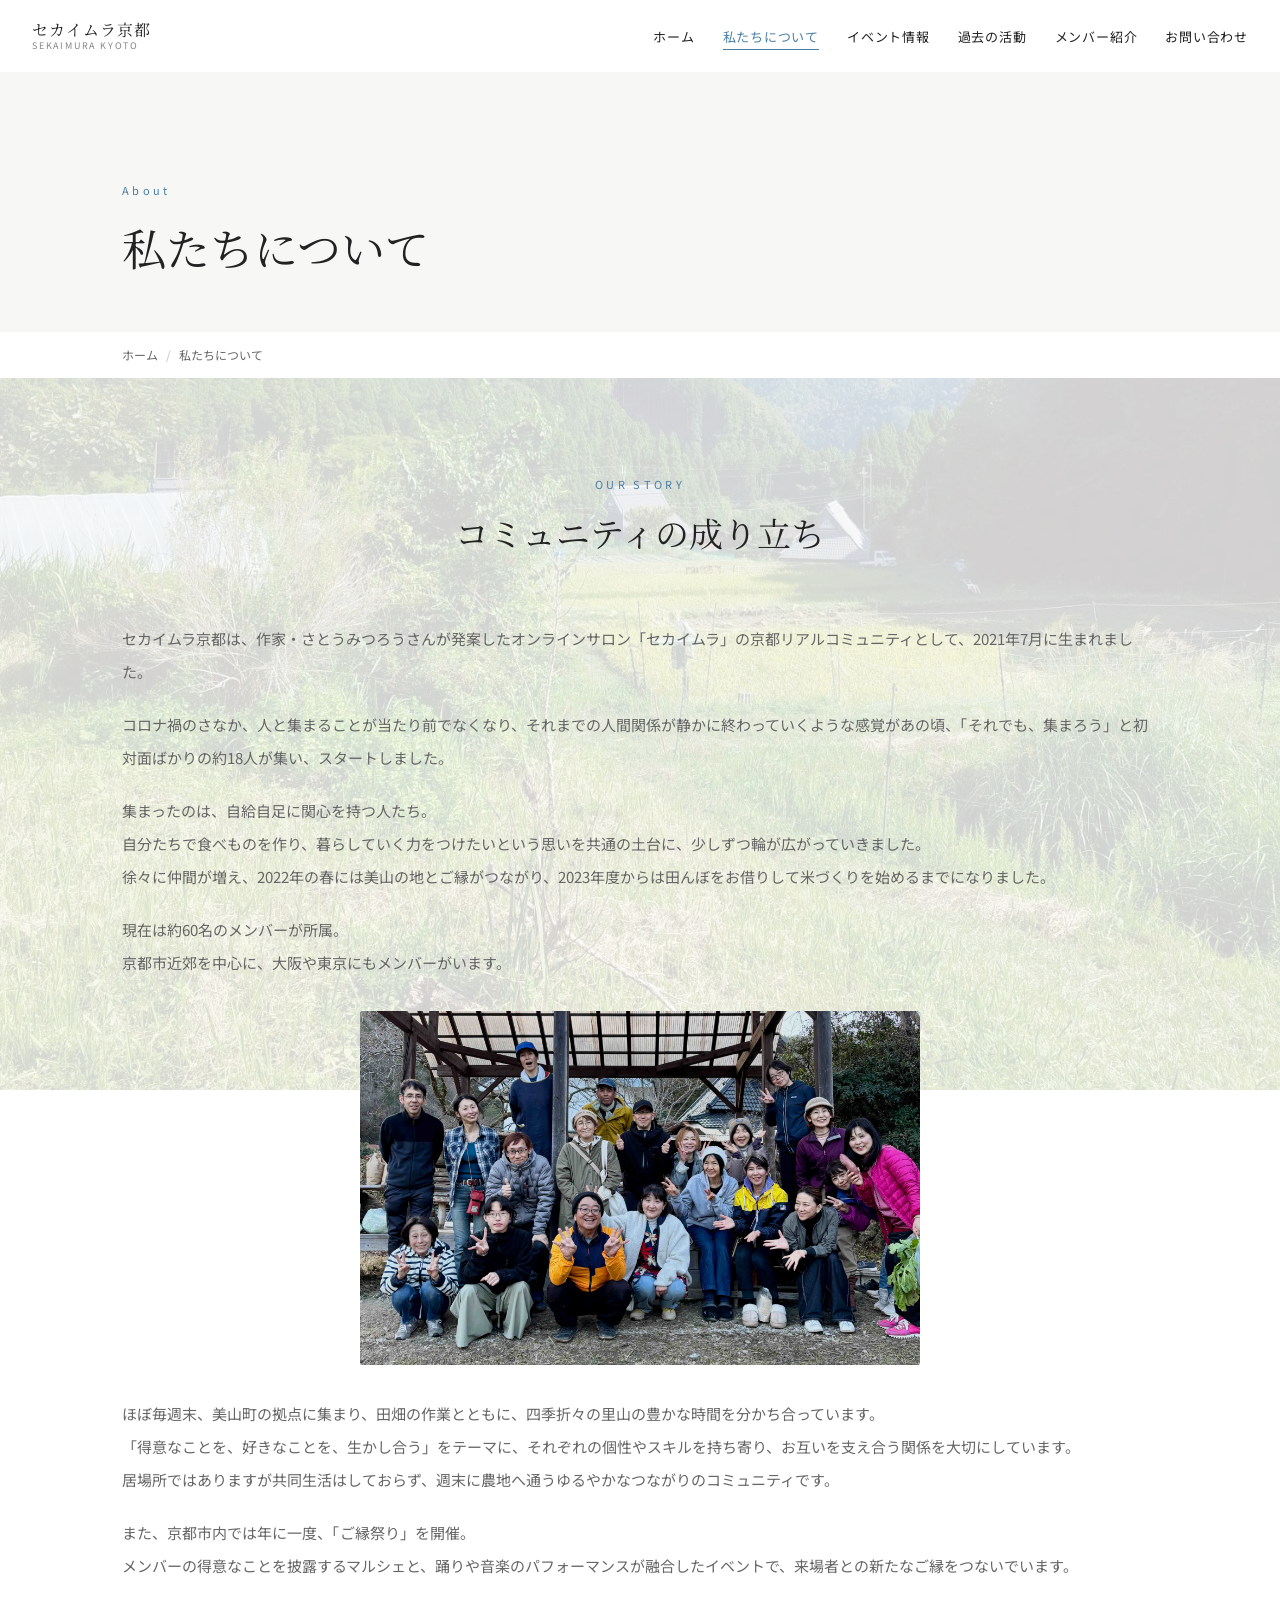
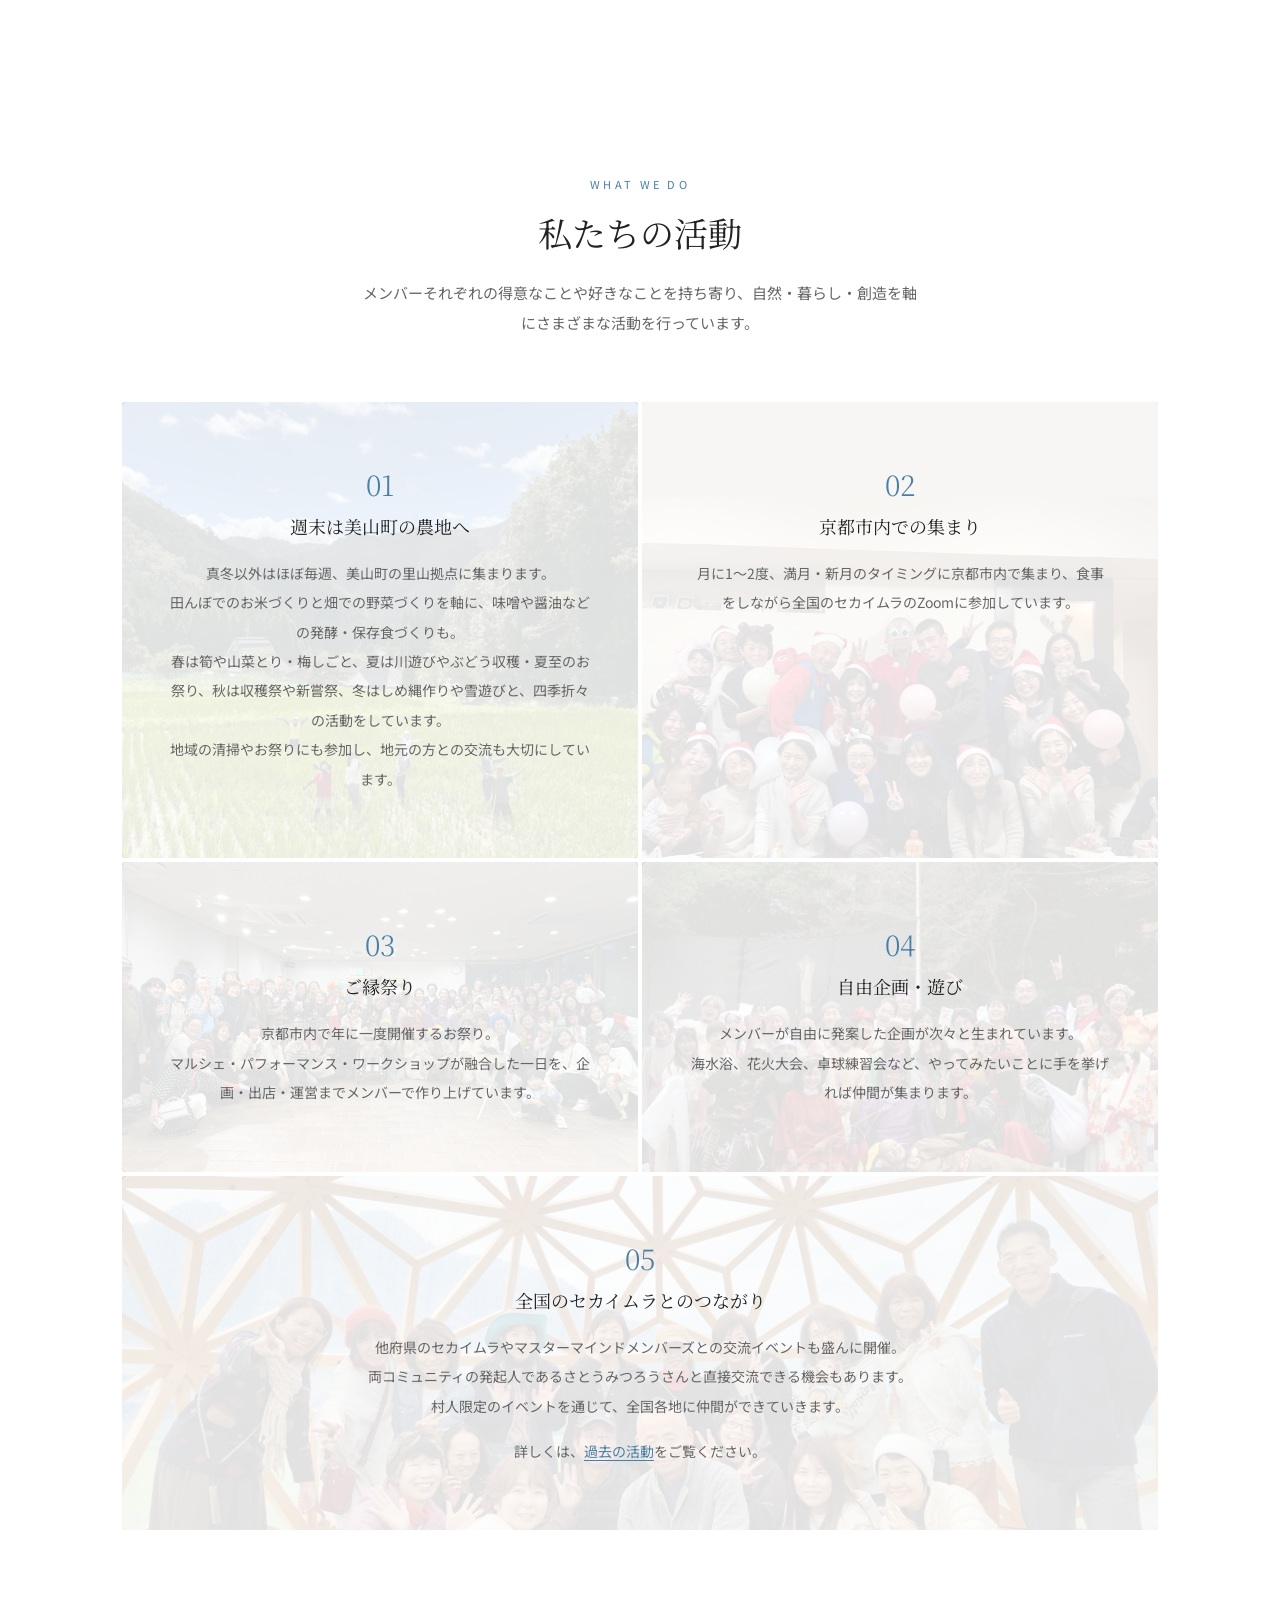
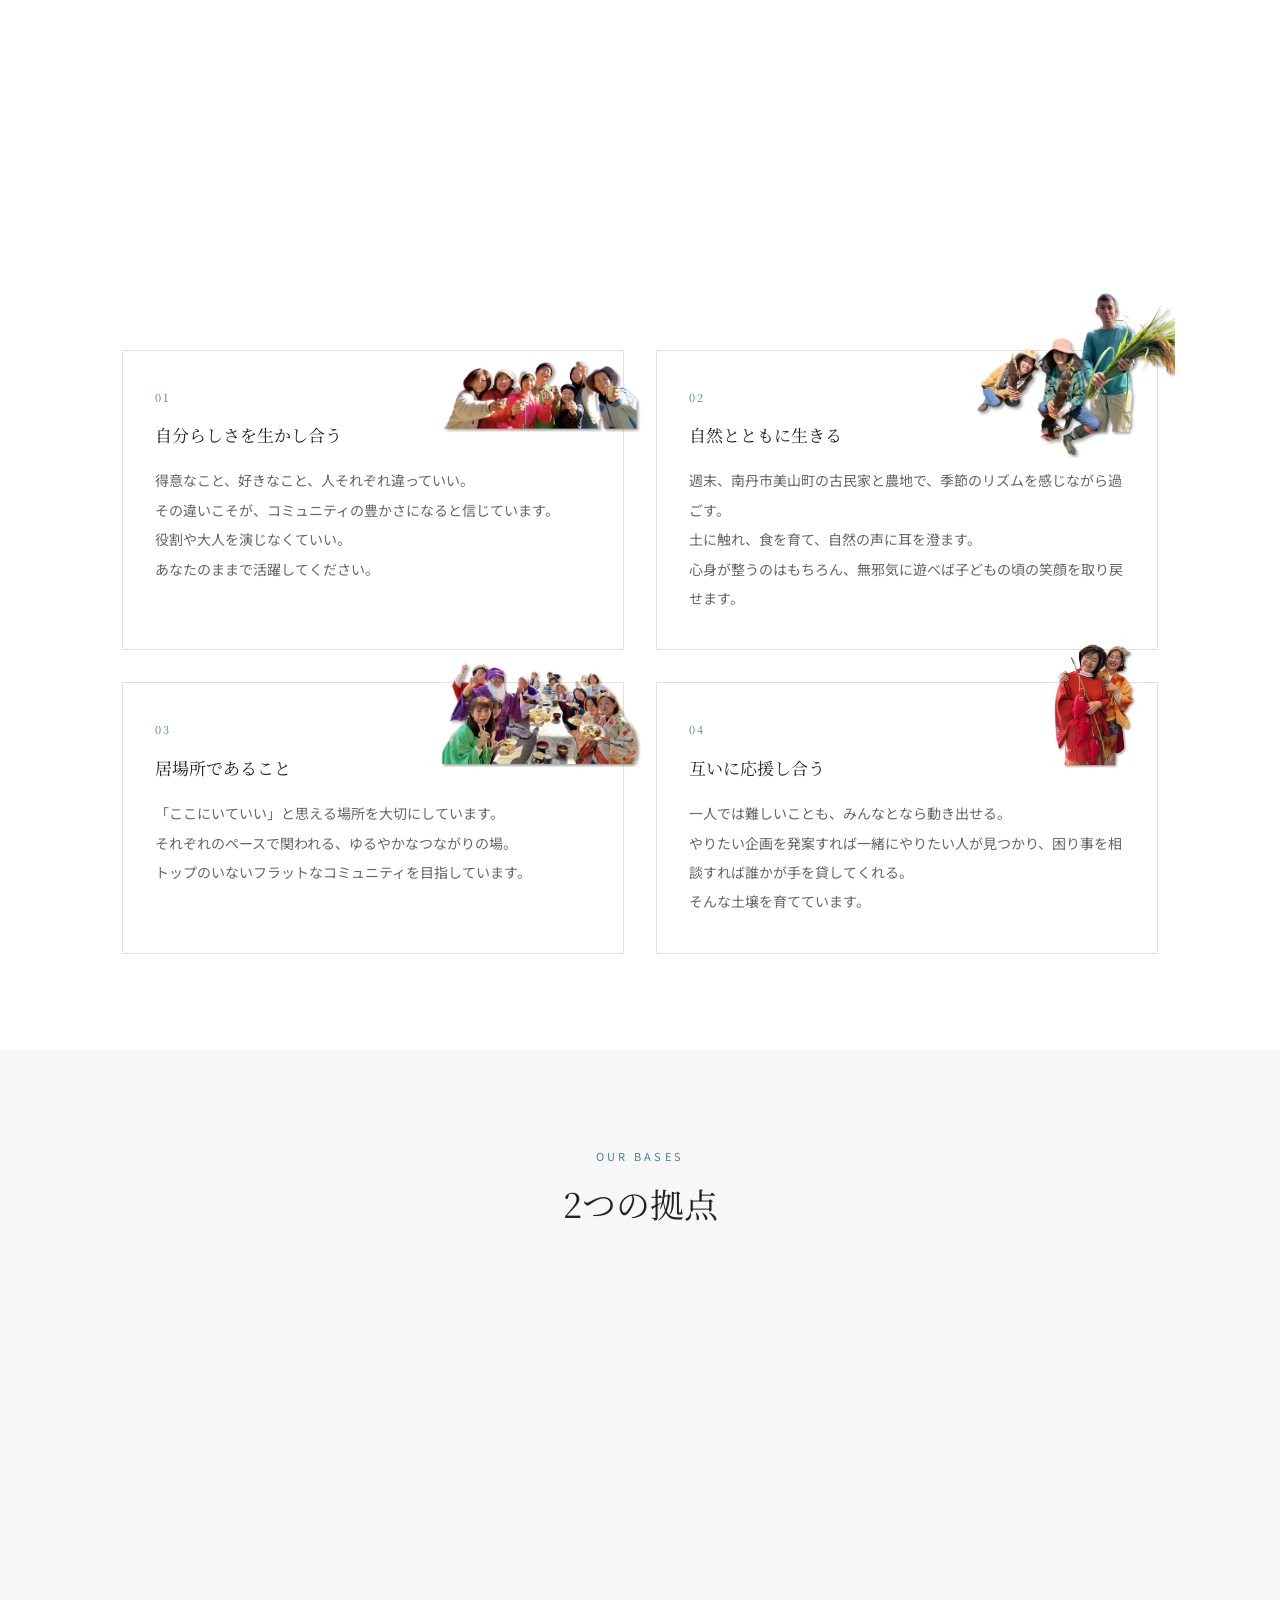
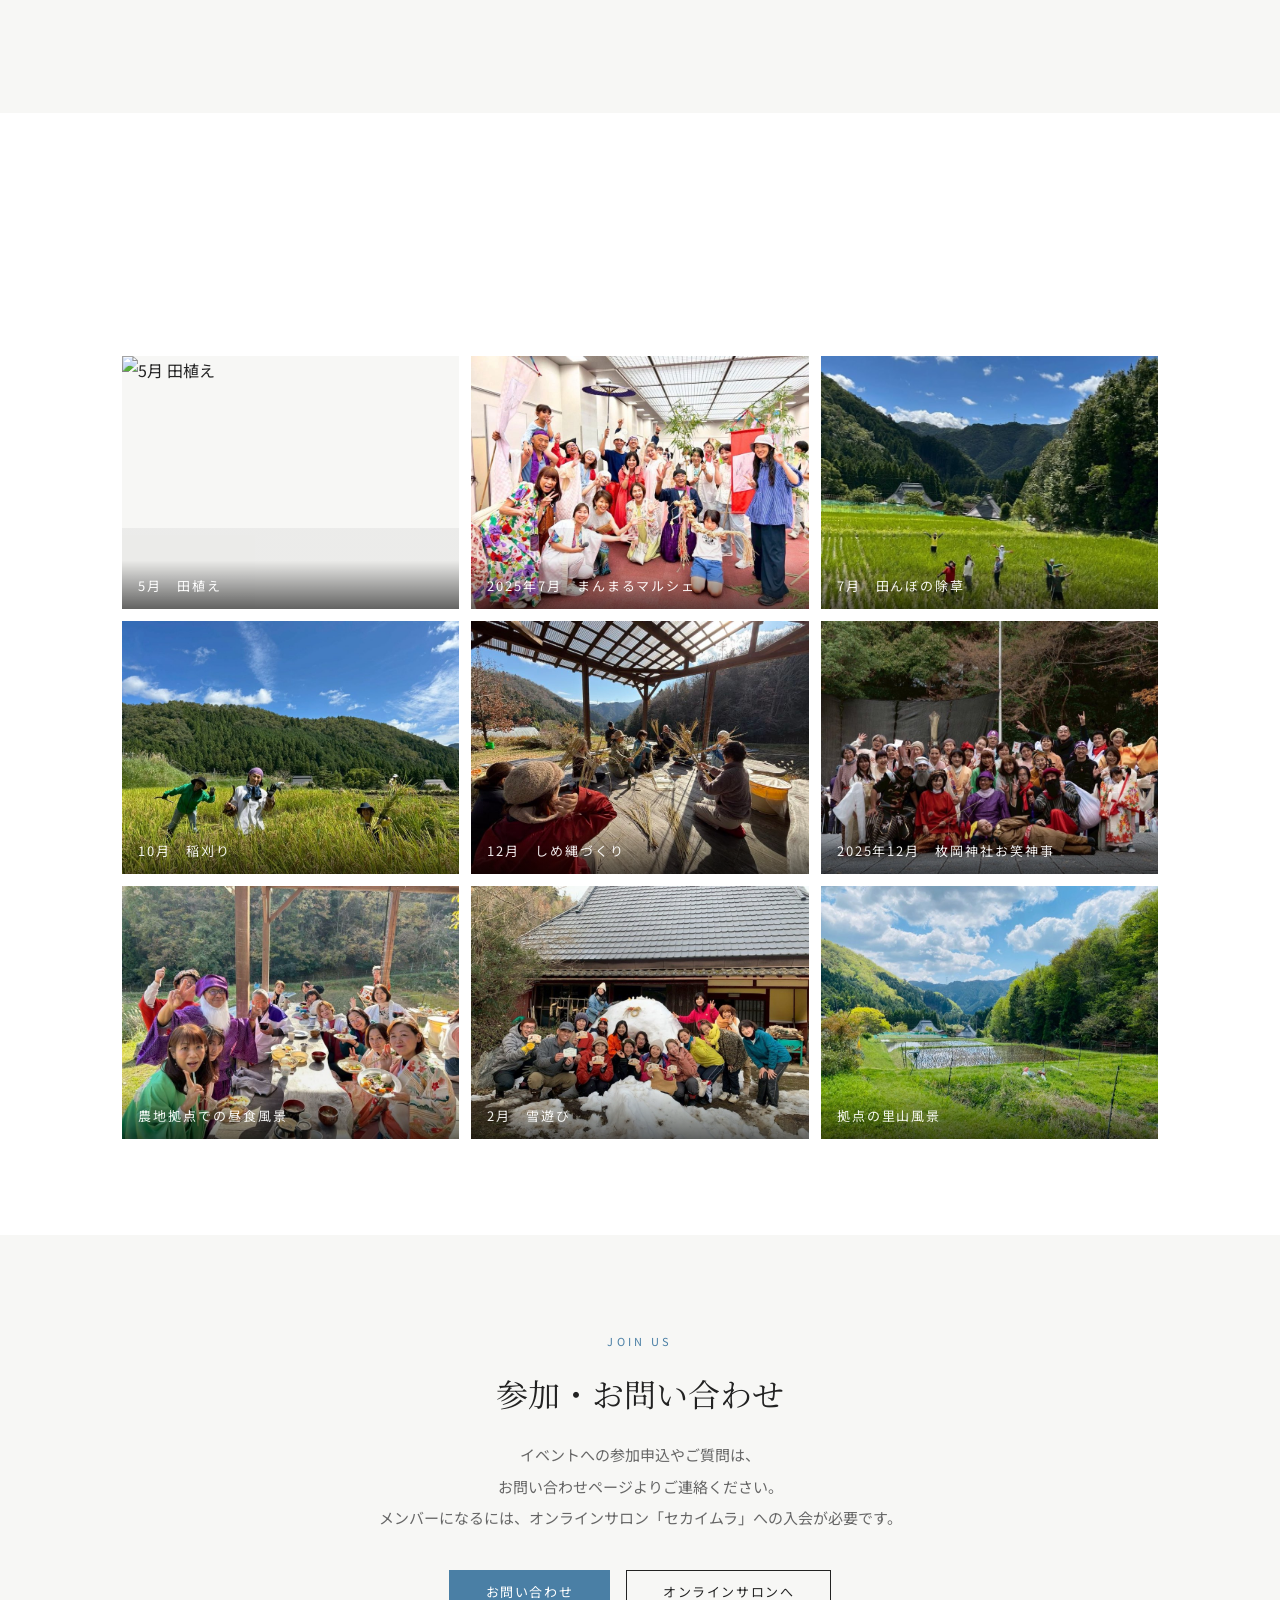
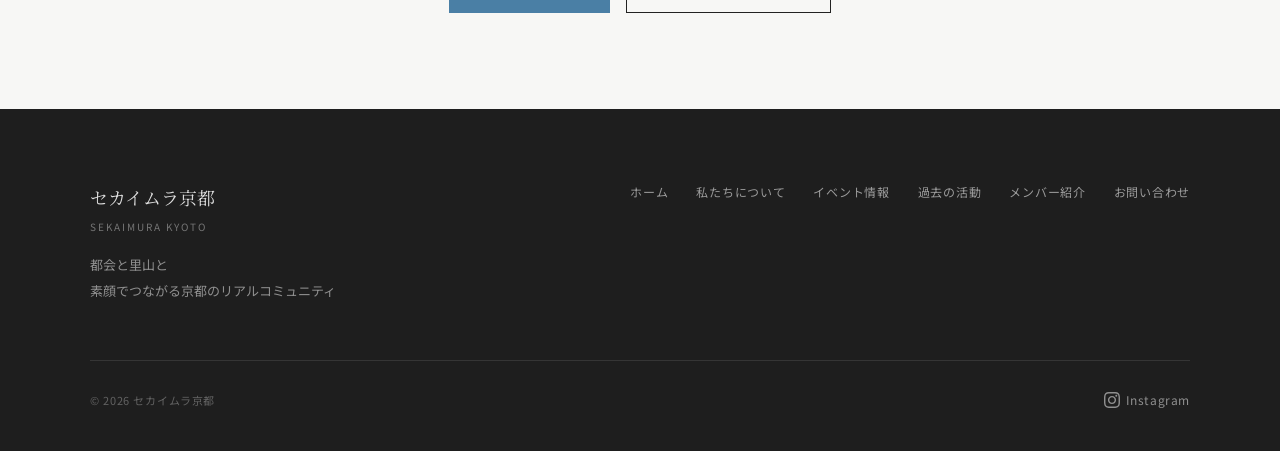
==== about.html @ 4501d53b "スライドショー: 画像間余白0・全幅表示・上余白を半分に - gap: 20px→0, border-radius除去, ビネット除去 - max-width: 1100px→100%, paddin" ====
<!DOCTYPE html>
<html lang="ja">
<head>
  <meta charset="UTF-8">
  <meta name="viewport" content="width=device-width, initial-scale=1.0">
  <title>私たちについて | セカイムラ京都</title>
  <meta name="description" content="セカイムラ京都のコミュニティの成り立ち、大切にしている思い、活動についてご紹介します。">
  <meta property="og:title" content="セカイムラ京都">
  <meta property="og:description" content="オンラインサロン「セカイムラ」の京都リアルコミュニティ。田んぼでの共同作業や素顔の交流を通して、思いがけない可能性が広がっていく場です。">
  <meta property="og:type" content="website">
  <meta property="og:image" content="image/ogp.jpg?v=2">
  <link rel="icon" href="image/fabicon.png?v=2">
  <link rel="preconnect" href="https://fonts.googleapis.com">
  <link rel="preconnect" href="https://fonts.gstatic.com" crossorigin>
  <link href="https://fonts.googleapis.com/css2?family=Noto+Serif+JP:wght@300;400;500;700&family=Noto+Sans+JP:wght@300;400;500;700&display=swap" rel="stylesheet">
  <link rel="stylesheet" href="css/style.css?v=4">
  <link rel="stylesheet" href="css/components.css?v=31">
</head>
<body>

<!-- ===== Header ===== -->
<header class="header" id="header">
  <a href="index.html" class="header__logo">
    セカイムラ京都
    <small>SEKAIMURA KYOTO</small>
  </a>
  <nav class="nav">
    <ul class="nav__list">
      <li><a href="index.html"       class="nav__link" data-page="index.html">ホーム</a></li>
      <li><a href="about.html"       class="nav__link" data-page="about.html">私たちについて</a></li>
      <li><a href="events.html"      class="nav__link" data-page="events.html">イベント情報</a></li>
      <li><a href="past-events.html" class="nav__link" data-page="past-events.html">過去の活動</a></li>
      <li><a href="members.html"     class="nav__link" data-page="members.html">メンバー紹介</a></li>
      <li><a href="contact.html"     class="nav__link" data-page="contact.html">お問い合わせ</a></li>
    </ul>
  </nav>
  <button class="hamburger" aria-label="メニュー">
    <span></span><span></span><span></span>
  </button>
</header>
<nav class="nav-drawer">
  <a href="index.html"       class="nav__link" data-page="index.html">ホーム</a>
  <a href="about.html"       class="nav__link" data-page="about.html">私たちについて</a>
  <a href="events.html"      class="nav__link" data-page="events.html">イベント情報</a>
  <a href="past-events.html" class="nav__link" data-page="past-events.html">過去の活動</a>
  <a href="members.html"     class="nav__link" data-page="members.html">メンバー紹介</a>
  <a href="contact.html"     class="nav__link" data-page="contact.html">お問い合わせ</a>
</nav>

<!-- ===== Page Hero ===== -->
<div class="page-hero">
  <div class="page-hero__img"></div>
  <div class="page-hero__content">
    <span class="page-hero__en">About</span>
    <h1 class="page-hero__title">私たちについて</h1>
  </div>
</div>

<!-- Breadcrumb -->
<div class="breadcrumb container">
  <a href="index.html">ホーム</a>
  <span class="breadcrumb__sep">/</span>
  <span>私たちについて</span>
</div>

<!-- ===== Our Story ===== -->
<section class="section our-story-section">
  <div class="our-story-section__bg"></div>
  <div class="container">
    <div class="section__header fade-in">
      <span class="section__en">Our Story</span>
      <h2 class="section__title">コミュニティの成り立ち</h2>
    </div>
    <div class="about-lead fade-in">
      <div class="about-lead__text">
        <p>セカイムラ京都は、作家・さとうみつろうさんが発案したオンラインサロン「セカイムラ」の京都リアルコミュニティとして、2021年7月に生まれました。</p>
        <p>コロナ禍のさなか、人と集まることが当たり前でなくなり、それまでの人間関係が静かに終わっていくような感覚があの頃、「それでも、集まろう」と初対面ばかりの約18人が集い、スタートしました。</p>
        <p>集まったのは、自給自足に関心を持つ人たち。<br>
        自分たちで食べものを作り、暮らしていく力をつけたいという思いを共通の土台に、少しずつ輪が広がっていきました。<br>
        徐々に仲間が増え、2022年の春には美山の地とご縁がつながり、2023年度からは田んぼをお借りして米づくりを始めるまでになりました。</p>
        <p>現在は約60名のメンバーが所属。<br>
        京都市近郊を中心に、大阪や東京にもメンバーがいます。</p>
      </div>
      <div class="our-story-mid-img">
        <img src="image/ourstory.jpg?v=4" alt="コミュニティの成り立ち">
      </div>
      <div class="about-lead__text">
        <p>ほぼ毎週末、美山町の拠点に集まり、田畑の作業とともに、四季折々の里山の豊かな時間を分かち合っています。<br>
        「得意なことを、好きなことを、生かし合う」をテーマに、それぞれの個性やスキルを持ち寄り、お互いを支え合う関係を大切にしています。<br>
        居場所ではありますが共同生活はしておらず、週末に農地へ通うゆるやかなつながりのコミュニティです。</p>
        <p>また、京都市内では年に一度、「ご縁祭り」を開催。<br>
        メンバーの得意なことを披露するマルシェと、踊りや音楽のパフォーマンスが融合したイベントで、来場者との新たなご縁をつないでいます。</p>
      </div>
    </div>
  </div>
</section>

<!-- ===== What We Do ===== -->
<section class="section">
  <div class="container">
    <div class="section__header fade-in">
      <span class="section__en">What We Do</span>
      <h2 class="section__title">私たちの活動</h2>
      <p class="section__lead">メンバーそれぞれの得意なことや好きなことを持ち寄り、自然・暮らし・創造を軸にさまざまな活動を行っています。</p>
    </div>
    <div class="whatwedo-list fade-in">
      <div class="whatwedo-item" data-bg="1">
        <div class="whatwedo-item__bg"></div>
        <p class="whatwedo-item__num">01</p>
        <div class="whatwedo-item__body">
          <h3 class="whatwedo-item__title">週末は美山町の農地へ</h3>
          <p class="whatwedo-item__text">真冬以外はほぼ毎週、美山町の里山拠点に集まります。<br>田んぼでのお米づくりと畑での野菜づくりを軸に、味噌や醤油などの発酵・保存食づくりも。<br>春は筍や山菜とり・梅しごと、夏は川遊びやぶどう収穫・夏至のお祭り、秋は収穫祭や新嘗祭、冬はしめ縄作りや雪遊びと、四季折々の活動をしています。<br>地域の清掃やお祭りにも参加し、地元の方との交流も大切にしています。</p>
        </div>
      </div>
      <div class="whatwedo-item" data-bg="2">
        <div class="whatwedo-item__bg"></div>
        <p class="whatwedo-item__num">02</p>
        <div class="whatwedo-item__body">
          <h3 class="whatwedo-item__title">京都市内での集まり</h3>
          <p class="whatwedo-item__text">月に1〜2度、満月・新月のタイミングに京都市内で集まり、食事をしながら全国のセカイムラのZoomに参加しています。</p>
        </div>
      </div>
      <div class="whatwedo-item" data-bg="3">
        <div class="whatwedo-item__bg"></div>
        <p class="whatwedo-item__num">03</p>
        <div class="whatwedo-item__body">
          <h3 class="whatwedo-item__title">ご縁祭り</h3>
          <p class="whatwedo-item__text">京都市内で年に一度開催するお祭り。<br>マルシェ・パフォーマンス・ワークショップが融合した一日を、企画・出店・運営までメンバーで作り上げています。</p>
        </div>
      </div>
      <div class="whatwedo-item" data-bg="4">
        <div class="whatwedo-item__bg"></div>
        <p class="whatwedo-item__num">04</p>
        <div class="whatwedo-item__body">
          <h3 class="whatwedo-item__title">自由企画・遊び</h3>
          <p class="whatwedo-item__text">メンバーが自由に発案した企画が次々と生まれています。<br>海水浴、花火大会、卓球練習会など、やってみたいことに手を挙げれば仲間が集まります。</p>
        </div>
      </div>
      <div class="whatwedo-item" data-bg="5">
        <div class="whatwedo-item__bg"></div>
        <p class="whatwedo-item__num">05</p>
        <div class="whatwedo-item__body">
          <h3 class="whatwedo-item__title">全国のセカイムラとのつながり</h3>
          <p class="whatwedo-item__text">他府県のセカイムラやマスターマインドメンバーズとの交流イベントも盛んに開催。<br>両コミュニティの発起人であるさとうみつろうさんと直接交流できる機会もあります。<br>村人限定のイベントを通じて、全国各地に仲間ができていきます。</p>
          <p class="whatwedo-item__text" style="margin-top:16px;">
            詳しくは、<a href="past-events.html">過去の活動</a>をご覧ください。
          </p>
        </div>
      </div>
    </div>
  </div>
</section>

<!-- ===== Philosophy ===== -->
<section class="section philosophy-section">
  <div class="philosophy-section__bg"></div>
  <div class="container">
    <div class="section__header fade-in">
      <span class="section__en">Philosophy</span>
      <h2 class="section__title">大切にしている思い</h2>
      <p class="section__lead">里山の風景で童心に還り、田畑で共同作業をする。素顔のままで人と関わる先に、思いがけない可能性が広がっています。</p>
    </div>
    <div class="philosophy-grid fade-in" id="philosophy-grid">
      <div class="philosophy-item">
        <img src="image/1.png?v=2" alt="自分らしさを生かし合う" class="philosophy-item__deco" data-phil-idx="0">
        <p class="philosophy-item__num">01</p>
        <h3 class="philosophy-item__title">自分らしさを生かし合う</h3>
        <p class="philosophy-item__text">得意なこと、好きなこと、人それぞれ違っていい。<br>その違いこそが、コミュニティの豊かさになると信じています。<br>役割や大人を演じなくていい。<br>あなたのままで活躍してください。</p>
      </div>
      <div class="philosophy-item">
        <img src="image/2.png?v=2" alt="自然とともに生きる" class="philosophy-item__deco" data-phil-idx="1">
        <p class="philosophy-item__num">02</p>
        <h3 class="philosophy-item__title">自然とともに生きる</h3>
        <p class="philosophy-item__text">週末、南丹市美山町の古民家と農地で、季節のリズムを感じながら過ごす。<br>土に触れ、食を育て、自然の声に耳を澄ます。<br>心身が整うのはもちろん、無邪気に遊べば子どもの頃の笑顔を取り戻せます。</p>
      </div>
      <div class="philosophy-item">
        <img src="image/3.png?v=2" alt="居場所であること" class="philosophy-item__deco" data-phil-idx="2">
        <p class="philosophy-item__num">03</p>
        <h3 class="philosophy-item__title">居場所であること</h3>
        <p class="philosophy-item__text">「ここにいていい」と思える場所を大切にしています。<br>それぞれのペースで関われる、ゆるやかなつながりの場。<br>トップのいないフラットなコミュニティを目指しています。</p>
      </div>
      <div class="philosophy-item">
        <img src="image/4.png?v=2" alt="互いに応援し合う" class="philosophy-item__deco" data-phil-idx="3">
        <p class="philosophy-item__num">04</p>
        <h3 class="philosophy-item__title">互いに応援し合う</h3>
        <p class="philosophy-item__text">一人では難しいことも、みんなとなら動き出せる。<br>やりたい企画を発案すれば一緒にやりたい人が見つかり、困り事を相談すれば誰かが手を貸してくれる。<br>そんな土壌を育てています。</p>
      </div>
    </div>
  </div>
</section>

<!-- ===== Locations ===== -->
<section class="section section--light" style="padding-bottom:0;">
  <div class="container">
    <div class="section__header fade-in">
      <span class="section__en">Our Bases</span>
      <h2 class="section__title">2つの拠点</h2>
    </div>
  </div>
  <div class="location-grid fade-in">
    <div class="location-card">
      <div class="location-card__bg">
        <img src="image/shijokarasuma.jpg" alt="四条烏丸拠点">
      </div>
      <div class="location-card__overlay"></div>
      <div class="location-card__content">
        <p class="location-card__label">BASE 01</p>
        <h3 class="location-card__name">四条烏丸</h3>
        <p class="location-card__text">
          京都市内中心部の活動拠点。仕事帰りでも立ち寄れる交流の場です。<br>
          毎月の集まりや、イベントやワークショップなどを開催しています。
        </p>
      </div>
    </div>
    <div class="location-card">
      <div class="location-card__bg">
        <img src="image/miyamacho.jpg" alt="南丹市美山町拠点">
      </div>
      <div class="location-card__overlay"></div>
      <div class="location-card__content">
        <p class="location-card__label">BASE 02</p>
        <h3 class="location-card__name">南丹市美山町</h3>
        <p class="location-card__text">
          昔ながらの里山を感じられる古民家と農地の拠点。<br>
          都会の人工的な音が一切聞こえない、行くだけで心が澄み渡る場所です。<br>
          田んぼや畑での農作業を中心に、季節の行事や体験を楽しんでいます。
        </p>
      </div>
    </div>
  </div>
</section>

<!-- ===== Gallery ===== -->
<section class="section">
  <div class="container">
    <div class="section__header fade-in">
      <span class="section__en">Gallery</span>
      <h2 class="section__title">活動の様子</h2>
    </div>
    <div class="about-gallery fade-in">
      <div class="about-gallery__item"><img src="image/01.jpg" alt="5月 田植え"><span class="about-gallery__caption">5月　田植え</span></div>
      <div class="about-gallery__item"><img src="image/02.jpg" alt="2025年7月 まんまるマルシェ"><span class="about-gallery__caption">2025年7月　まんまるマルシェ</span></div>
      <div class="about-gallery__item"><img src="image/03.jpg" alt="7月 田んぼの除草"><span class="about-gallery__caption">7月　田んぼの除草</span></div>
      <div class="about-gallery__item"><img src="image/04.jpg" alt="10月 稲刈り"><span class="about-gallery__caption">10月　稲刈り</span></div>
      <div class="about-gallery__item"><img src="image/05.jpg" alt="12月 しめ縄づくり"><span class="about-gallery__caption">12月　しめ縄づくり</span></div>
      <div class="about-gallery__item"><img src="image/06.jpg" alt="2025年12月 枚岡神社お笑神事"><span class="about-gallery__caption">2025年12月　枚岡神社お笑神事</span></div>
      <div class="about-gallery__item"><img src="image/07.jpg" alt="農地拠点での昼食風景"><span class="about-gallery__caption">農地拠点での昼食風景</span></div>
      <div class="about-gallery__item"><img src="image/08.jpg" alt="2月 雪遊び"><span class="about-gallery__caption">2月　雪遊び</span></div>
      <div class="about-gallery__item"><img src="image/09.jpg" alt="拠点の里山風景"><span class="about-gallery__caption">拠点の里山風景</span></div>
    </div>
  </div>
</section>

<!-- ===== Join CTA ===== -->
<section class="section section--light">
  <div class="container">
    <div class="join-cta fade-in" style="padding:0; text-align:center;">
      <span class="section__en">Join Us</span>
      <h2 class="join-cta__title" style="margin-top:12px;">参加・お問い合わせ</h2>
      <p class="join-cta__text">
        イベントへの参加申込やご質問は、<br>お問い合わせページよりご連絡ください。<br>
        メンバーになるには、オンラインサロン「セカイムラ」への入会が必要です。
      </p>
      <div style="display:flex; gap:16px; justify-content:center; flex-wrap:wrap;">
        <a href="contact.html" class="btn btn--primary">お問い合わせ</a>
        <a href="https://www.sekaimura.com" class="btn btn--outline" target="_blank" rel="noopener">オンラインサロンへ</a>
      </div>
    </div>
  </div>
</section>

<!-- ===== Footer ===== -->
<footer class="footer">
  <div class="footer__inner">
    <div class="footer__top">
      <div>
        <p class="footer__logo">セカイムラ京都 <small>SEKAIMURA KYOTO</small></p>
        <p class="footer__desc">都会と里山と<br>素顔でつながる京都のリアルコミュニティ</p>
      </div>
      <nav class="footer__nav">
        <a href="index.html">ホーム</a>
        <a href="about.html">私たちについて</a>
        <a href="events.html">イベント情報</a>
        <a href="past-events.html">過去の活動</a>
        <a href="members.html">メンバー紹介</a>
        <a href="contact.html">お問い合わせ</a>
      </nav>
    </div>
    <div class="footer__bottom">
      <p class="footer__copy">&copy; 2026 セカイムラ京都</p>
      <div class="footer__sns">
        <a href="https://www.instagram.com/sekaimura_kyoto/" target="_blank" rel="noopener">
          <svg viewBox="0 0 24 24"><path d="M12 2.163c3.204 0 3.584.012 4.85.07 3.252.148 4.771 1.691 4.919 4.919.058 1.265.069 1.645.069 4.849 0 3.205-.012 3.584-.069 4.849-.149 3.225-1.664 4.771-4.919 4.919-1.266.058-1.644.07-4.85.07-3.204 0-3.584-.012-4.849-.07-3.26-.149-4.771-1.699-4.919-4.92-.058-1.265-.07-1.644-.07-4.849 0-3.204.013-3.583.07-4.849.149-3.227 1.664-4.771 4.919-4.919 1.266-.057 1.645-.069 4.849-.069zm0-2.163c-3.259 0-3.667.014-4.947.072-4.358.2-6.78 2.618-6.98 6.98-.059 1.281-.073 1.689-.073 4.948 0 3.259.014 3.668.072 4.948.2 4.358 2.618 6.78 6.98 6.98 1.281.058 1.689.072 4.948.072 3.259 0 3.668-.014 4.948-.072 4.354-.2 6.782-2.618 6.979-6.98.059-1.28.073-1.689.073-4.948 0-3.259-.014-3.667-.072-4.947-.196-4.354-2.617-6.78-6.979-6.98-1.281-.059-1.69-.073-4.949-.073zm0 5.838c-3.403 0-6.162 2.759-6.162 6.162s2.759 6.163 6.162 6.163 6.162-2.759 6.162-6.163c0-3.403-2.759-6.162-6.162-6.162zm0 10.162c-2.209 0-4-1.79-4-4 0-2.209 1.791-4 4-4s4 1.791 4 4c0 2.21-1.791 4-4 4zm6.406-11.845c-.796 0-1.441.645-1.441 1.44s.645 1.44 1.441 1.44c.795 0 1.439-.645 1.439-1.44s-.644-1.44-1.439-1.44z"/></svg>
          Instagram
        </a>
      </div>
    </div>
  </div>
</footer>

<script src="js/main.js?v=11"></script>
<script>
/* ===== Philosophy デコ画像 スライドイン ===== */
(function () {
  const DELAY = [0, 0.18, 0.36, 0.54]; // 01→04 の時間差（秒）

  const decos = document.querySelectorAll('.philosophy-item__deco');
  if (!decos.length) return;

  decos.forEach((img, i) => {
    img.style.transitionDelay = DELAY[i] + 's';
  });

  const grid = document.getElementById('philosophy-grid');
  if (!grid) return;

  const observer = new IntersectionObserver((entries) => {
    entries.forEach(entry => {
      if (entry.isIntersecting) {
        decos.forEach(img => img.classList.add('phil-visible'));
        observer.unobserve(entry.target);
      }
    });
  }, { threshold: 0.15 });

  observer.observe(grid);
})();
</script>
</body>
</html>
---- css/style.css ----
/* ============================================================
   セカイムラ京都 — ベーススタイル
   ============================================================ */

/* ===== CSS Variables ===== */
:root {
  --color-bg:       #ffffff;
  --color-accent:   #4a7fa5;
  --color-accent-d: #3a6a8e;
  --color-text:     #222222;
  --color-sub:      #666666;
  --color-border:   #e0e0e0;
  --color-bg-light: #f7f7f5;
  --font-heading:   'Noto Serif JP', 'ヒラギノ明朝 Pro', 'HiraMinPro-W3', serif;
  --font-body:      'Noto Sans JP', 'ヒラギノ角ゴ Pro', 'Hiragino Kaku Gothic Pro', sans-serif;
  --max-width:      1100px;
  --t:              0.3s ease;
}

/* ===== Reset ===== */
*, *::before, *::after { box-sizing: border-box; margin: 0; padding: 0; }
html { scroll-behavior: smooth; font-size: 16px; }
body {
  font-family: var(--font-body);
  color: var(--color-text);
  background: var(--color-bg);
  line-height: 1.85;
  -webkit-font-smoothing: antialiased;
}
img { max-width: 100%; height: auto; display: block; }
a { color: inherit; text-decoration: none; }
ul, ol { list-style: none; }

/* ===== Container ===== */
.container {
  max-width: var(--max-width);
  margin: 0 auto;
  padding: 0 32px;
}

/* ===== Section ===== */
.section        { padding: 96px 0; }
.section--light { background: var(--color-bg-light); }
.section--dark  { background: var(--color-text); color: #fff; }

.section__header {
  text-align: center;
  margin-bottom: 64px;
}
.section__en {
  display: block;
  font-size: 11px;
  letter-spacing: 0.3em;
  text-transform: uppercase;
  color: var(--color-accent);
  margin-bottom: 12px;
}
.section__title {
  font-family: var(--font-heading);
  font-size: clamp(22px, 3.5vw, 34px);
  font-weight: 400;
  line-height: 1.5;
}
.section__lead {
  margin-top: 20px;
  font-size: 15px;
  color: var(--color-sub);
  max-width: 560px;
  margin-left: auto;
  margin-right: auto;
  line-height: 2;
}

/* ===== Header ===== */
.header {
  position: fixed;
  top: 0; left: 0; right: 0;
  z-index: 200;
  height: 72px;
  display: flex;
  align-items: center;
  justify-content: space-between;
  padding: 0 32px;
  transition: background var(--t), box-shadow var(--t);
}
.header.scrolled {
  background: rgba(255,255,255,0.96);
  box-shadow: 0 1px 0 var(--color-border);
  backdrop-filter: blur(8px);
}
.header.hero-top .header__logo { color: #fff; }
.header.hero-top .nav__link     { color: rgba(255,255,255,0.9); }
.header.hero-top .hamburger span { background: #fff; }

.header__logo {
  font-family: var(--font-heading);
  font-size: 16px;
  font-weight: 400;
  letter-spacing: 0.06em;
  transition: color var(--t);
  line-height: 1.2;
}
.header__logo small {
  display: block;
  font-family: var(--font-body);
  font-size: 9px;
  letter-spacing: 0.2em;
  opacity: 0.55;
  margin-top: 2px;
}

/* Desktop nav */
.nav__list {
  display: flex;
  align-items: center;
  gap: 28px;
}
.nav__link {
  font-size: 13px;
  letter-spacing: 0.06em;
  position: relative;
  padding-bottom: 4px;
  transition: color var(--t);
}
.nav__link::after {
  content: '';
  position: absolute;
  bottom: 0; left: 0;
  width: 0; height: 1px;
  background: var(--color-accent);
  transition: width var(--t);
}
.nav__link:hover,
.nav__link.active { color: var(--color-accent); }
.nav__link:hover::after,
.nav__link.active::after { width: 100%; }

/* Hamburger */
.hamburger {
  display: none;
  flex-direction: column;
  gap: 6px;
  cursor: pointer;
  background: none;
  border: none;
  padding: 6px;
}
.hamburger span {
  display: block;
  width: 24px; height: 1px;
  background: var(--color-text);
  transition: transform var(--t), opacity var(--t);
}
.hamburger.open span:nth-child(1) { transform: translateY(7px) rotate(45deg); }
.hamburger.open span:nth-child(2) { opacity: 0; }
.hamburger.open span:nth-child(3) { transform: translateY(-7px) rotate(-45deg); }

/* Mobile drawer */
.nav-drawer {
  display: none;
  position: fixed;
  top: 72px; left: 0; right: 0; bottom: 0;
  background: var(--color-bg);
  z-index: 199;
  padding: 32px;
  flex-direction: column;
  overflow-y: auto;
}
.nav-drawer.open { display: flex; }
.nav-drawer .nav__link {
  font-size: 17px;
  padding: 18px 0;
  border-bottom: 1px solid var(--color-border);
  display: block;
  color: var(--color-text);
}
.nav-drawer .nav__link::after { display: none; }

/* ===== Hero (Home) ===== */
.hero {
  position: relative;
  height: 100vh;
  min-height: 600px;
  display: flex;
  align-items: center;
  justify-content: center;
  overflow: hidden;
}
.hero__bg {
  position: absolute;
  inset: 0;
  background: linear-gradient(135deg, #b8cedb 0%, #8eb0c8 100%);
}
.hero__bg img {
  width: 100%; height: 100%;
  object-fit: cover;
  opacity: 1;
  filter: none;
}
.hero__overlay {
  position: absolute;
  inset: 0;
  background: linear-gradient(to bottom,
    rgba(0,0,0,0.0) 0%,
    rgba(0,0,0,0.2) 100%);
}
.hero__content {
  position: relative;
  text-align: center;
  color: #fff;
  padding: 0 32px;
  max-width: 700px;
  margin-top: -90px;
}
.hero__label {
  display: block;
  font-size: 11px;
  letter-spacing: 0.3em;
  font-weight: 300;
  margin-bottom: 20px;
  opacity: 0.85;
}
.hero__title {
  font-family: 'Zen Kaku Gothic New', var(--font-heading);
  font-size: 18pt;
  font-weight: 400;
  line-height: 1.7;
  margin-bottom: 0;
  text-align: center;
  animation: heroRise 1.2s cubic-bezier(0.22, 1, 0.36, 1) 0.4s both;
}
@keyframes heroRise {
  from {
    opacity: 0;
    transform: translateY(40px);
  }
  to {
    opacity: 1;
    transform: translateY(0);
  }
}
.hero__label {
  animation: heroRise 1s cubic-bezier(0.22, 1, 0.36, 1) 0.1s both;
}
.hero__sub {
  font-size: clamp(13px, 1.4vw, 15px);
  font-weight: 300;
  line-height: 2.1;
  opacity: 0.88;
  margin-bottom: 44px;
}
.scroll-down {
  position: absolute;
  bottom: 36px;
  left: 50%;
  transform: translateX(-50%);
  color: rgba(255,255,255,0.65);
  display: flex;
  flex-direction: column;
  align-items: center;
  gap: 8px;
}
.scroll-down span {
  font-size: 9px;
  letter-spacing: 0.25em;
}
.scroll-down__bar {
  width: 1px;
  height: 44px;
  background: linear-gradient(to bottom, rgba(255,255,255,0.7), transparent);
  animation: barDrop 2s ease infinite;
}
@keyframes barDrop {
  0%   { transform: scaleY(0); transform-origin: top; }
  50%  { transform: scaleY(1); transform-origin: top; }
  51%  { transform: scaleY(1); transform-origin: bottom; }
  100% { transform: scaleY(0); transform-origin: bottom; }
}

/* ===== Page Hero (sub pages) ===== */
.page-hero {
  margin-top: 72px;
  height: 260px;
  position: relative;
  display: flex;
  align-items: flex-end;
  overflow: hidden;
  background: var(--color-bg-light);
}
.page-hero__img {
  position: absolute;
  inset: 0;
}
.page-hero__img img {
  width: 100%; height: 100%;
  object-fit: cover;
  opacity: 0.25;
}
.page-hero__content {
  position: relative;
  width: 100%;
  max-width: var(--max-width);
  margin: 0 auto;
  padding: 0 32px 44px;
}
.page-hero__en {
  display: block;
  font-size: 11px;
  letter-spacing: 0.3em;
  color: var(--color-accent);
  margin-bottom: 6px;
}
.page-hero__title {
  font-family: var(--font-heading);
  font-size: clamp(26px, 4.5vw, 44px);
  font-weight: 400;
}

/* ===== Breadcrumb ===== */
.breadcrumb {
  padding: 12px 32px;
  max-width: var(--max-width);
  margin: 0 auto;
  font-size: 12px;
  color: var(--color-sub);
  display: flex;
  gap: 8px;
  align-items: center;
}
.breadcrumb a:hover { color: var(--color-accent); }
.breadcrumb__sep { opacity: 0.4; }

/* ===== Divider ===== */
.divider {
  width: 40px;
  height: 1px;
  background: var(--color-accent);
  margin: 0 auto 48px;
}

/* ===== Footer ===== */
.footer {
  background: #1e1e1e;
  color: rgba(255,255,255,0.85);
  padding: 72px 32px 40px;
}
.footer__inner {
  max-width: var(--max-width);
  margin: 0 auto;
}
.footer__top {
  display: grid;
  grid-template-columns: auto 1fr;
  gap: 48px;
  margin-bottom: 56px;
  align-items: start;
}
.footer__logo {
  font-family: var(--font-heading);
  font-size: 18px;
  font-weight: 400;
}
.footer__logo small {
  display: block;
  font-family: var(--font-body);
  font-size: 10px;
  letter-spacing: 0.2em;
  opacity: 0.45;
  margin-top: 4px;
}
.footer__desc {
  font-size: 13px;
  color: rgba(255,255,255,0.5);
  line-height: 2;
  margin-top: 16px;
  max-width: 280px;
}
.footer__nav {
  display: flex;
  flex-wrap: wrap;
  gap: 10px 28px;
  justify-content: flex-end;
}
.footer__nav a {
  font-size: 12px;
  letter-spacing: 0.06em;
  color: rgba(255,255,255,0.55);
  transition: color var(--t);
}
.footer__nav a:hover { color: rgba(255,255,255,0.9); }
.footer__bottom {
  border-top: 1px solid rgba(255,255,255,0.1);
  padding-top: 28px;
  display: flex;
  justify-content: space-between;
  align-items: center;
  flex-wrap: wrap;
  gap: 16px;
}
.footer__copy {
  font-size: 11px;
  color: rgba(255,255,255,0.3);
  letter-spacing: 0.08em;
}
.footer__sns {
  display: flex;
  gap: 20px;
}
.footer__sns a {
  color: rgba(255,255,255,0.5);
  font-size: 12px;
  letter-spacing: 0.05em;
  display: flex;
  align-items: center;
  gap: 6px;
  transition: color var(--t);
}
.footer__sns a:hover { color: rgba(255,255,255,0.9); }
.footer__sns svg {
  width: 16px; height: 16px;
  fill: currentColor;
}

/* ===== Fade-in ===== */
.fade-in {
  opacity: 0;
  transform: translateY(28px);
  transition: opacity 0.7s ease, transform 0.7s ease;
}
.fade-in.visible {
  opacity: 1;
  transform: translateY(0);
}

/* ===== Responsive ===== */
@media (max-width: 860px) {
  .container { padding: 0 20px; }
  .section { padding: 72px 0; }
  .nav { display: none; }
  .hamburger { display: flex; }
  .header { padding: 0 20px; }
  .header.hero-top { background: rgba(0,0,0,0.15); }
  .footer__top { grid-template-columns: 1fr; gap: 32px; }
  .footer__nav { justify-content: flex-start; }
  .page-hero__content { padding: 0 20px 36px; }
  .breadcrumb { padding: 12px 20px; }
}

/* ===== Mobile Typography (≤640px) ===== */
@media (max-width: 640px) {
  html { font-size: 16px; }

  /* body text */
  body { line-height: 1.8; }
  p, li, td, th { font-size: 16px; }

  /* headings */
  h1, .page-hero__title { font-size: 26px !important; letter-spacing: 0.04em; line-height: 1.3; }
  h2, .section__title   { font-size: 24px !important; letter-spacing: 0.03em; line-height: 1.4; }
  h3 { font-size: 20px !important; }

  /* hero catchcopy: 1行に収まるよう縮小 */
  .hero__content {
    margin-top: calc(-90px - 12px);
  }
  .hero__title {
    font-size: 20px;
    letter-spacing: 0.01em;
    white-space: nowrap;
  }

  /* section label (英字・small caps) */
  .section__en,
  .page-hero__en,
  .breadcrumb,
  .breadcrumb a,
  .breadcrumb span { font-size: 13px; }

  /* small / caption */
  small,
  .event-card__date,
  .past-ev__date,
  .past-event-card__date,
  .member-card__location,
  .activity-card__tag,
  .footer__copy { font-size: 13px; }

  /* section spacing */
  .section { padding: 56px 0; }
  .section__header { margin-bottom: 40px; }
  .section__lead { font-size: 15px; }
}
---- css/components.css ----
/* ============================================================
   セカイムラ京都 — コンポーネントスタイル
   ============================================================ */

/* ===== Slideshow（ヒーロー直下 3枚フェード） ===== */
.slide-section {
  background: var(--color-bg);
  padding: 28px 0 64px;
  overflow: hidden;
}
.slide-stage {
  display: flex;
  gap: 0;
  max-width: 100%;
  margin: 0;
}
.slide-item {
  flex: 1;
  position: relative;
  opacity: 0;
  transition: opacity 0.8s ease;
  overflow: hidden;
  border-radius: 0;
}
.slide-item.slide-visible {
  opacity: 1;
}
.slide-item img {
  width: 100%;
  aspect-ratio: 4/3;
  object-fit: cover;
  display: block;
}
@media (max-width: 768px) {
  .slide-section { padding: 14px 0 32px; }
}

/* ===== Hero Sub (画像下のテキスト＋CTA) ===== */
.hero-sub {
  background: var(--color-bg);
  padding: 56px 32px 64px;
  text-align: center;
  border-bottom: 1px solid var(--color-border);
}
.hero-sub__text {
  font-family: var(--font-heading);
  font-size: clamp(14px, 1.8vw, 18px);
  font-weight: 400;
  line-height: 2.1;
  color: var(--color-sub);
  margin-bottom: 36px;
}

/* ===== Carousel ===== */
.carousel-section {
  background: var(--color-bg);
  padding-bottom: 0;
  position: relative;
  margin-top: -50px;
  z-index: 1;
}
.carousel-section__inner {
  width: 100%;
  overflow: hidden;
}
.carousel {
  display: flex;
  transition: transform 0.5s cubic-bezier(0.4, 0, 0.2, 1);
  will-change: transform;
}
.carousel__item {
  flex: 0 0 calc(100vw / 3);
  height: 225px;
  overflow: hidden;
}
.carousel__item img {
  width: 100%;
  height: 100%;
  object-fit: cover;
  display: block;
}
.carousel__placeholder {
  width: 100%;
  aspect-ratio: 4 / 3;
  background: linear-gradient(135deg, #c8dae6 0%, #a8bece 100%);
  display: flex;
  align-items: center;
  justify-content: center;
  font-family: var(--font-heading);
  font-size: 32px;
  font-weight: 300;
  color: rgba(255,255,255,0.6);
}
.carousel__controls {
  display: flex;
  align-items: center;
  justify-content: center;
  gap: 20px;
  padding: 20px 0 28px;
  background: var(--color-bg);
}
.carousel__btn {
  background: none;
  border: 1px solid var(--color-border);
  width: 40px;
  height: 40px;
  display: flex;
  align-items: center;
  justify-content: center;
  cursor: pointer;
  font-size: 16px;
  color: var(--color-text);
  transition: background var(--t), color var(--t);
  border-radius: 0;
}
.carousel__btn:hover {
  background: var(--color-text);
  color: #fff;
  border-color: var(--color-text);
}
.carousel__dots {
  display: flex;
  gap: 8px;
}
.carousel__dot {
  width: 6px;
  height: 6px;
  border-radius: 50%;
  background: var(--color-border);
  cursor: pointer;
  transition: background var(--t), transform var(--t);
  border: none;
  padding: 0;
}
.carousel__dot.active {
  background: var(--color-accent);
  transform: scale(1.3);
}

@media (max-width: 860px) {
  .carousel__item { flex: 0 0 50vw; }
}
@media (max-width: 640px) {
  .carousel__item { flex: 0 0 100vw; }
  .hero-sub { padding: 40px 20px 48px; }
}

/* ===== Button ===== */
.btn {
  display: inline-flex;
  align-items: center;
  gap: 10px;
  padding: 14px 36px;
  font-family: var(--font-body);
  font-size: 13px;
  letter-spacing: 0.12em;
  cursor: pointer;
  transition: background var(--t), color var(--t), border-color var(--t);
  border: 1px solid transparent;
  line-height: 1;
}
.btn svg { width: 14px; height: 14px; fill: currentColor; flex-shrink: 0; }

.btn--primary {
  background: var(--color-accent);
  color: #fff;
  border-color: var(--color-accent);
}
.btn--primary:hover {
  background: var(--color-accent-d);
  border-color: var(--color-accent-d);
}

.btn--outline {
  background: transparent;
  color: var(--color-text);
  border-color: var(--color-text);
}
.btn--outline:hover {
  background: var(--color-text);
  color: #fff;
}

.btn--outline-w {
  background: transparent;
  color: #fff;
  border-color: rgba(255,255,255,0.7);
}
.btn--outline-w:hover {
  background: #fff;
  color: var(--color-text);
}

.btn--outline-accent {
  background: transparent;
  color: var(--color-accent);
  border-color: var(--color-accent);
}
.btn--outline-accent:hover {
  background: var(--color-accent);
  color: #fff;
}

.btn--sm { padding: 10px 24px; font-size: 12px; }

/* ===== Event Card ===== */
.event-card {
  background: var(--color-bg);
  border: 1px solid var(--color-border);
  overflow: hidden;
  transition: transform var(--t), box-shadow var(--t);
}
.event-card:hover {
  transform: translateY(-4px);
  box-shadow: 0 12px 32px rgba(0,0,0,0.08);
}
.event-card__img {
  aspect-ratio: 16 / 9;
  overflow: hidden;
  background: var(--color-bg-light);
  position: relative;
}
.event-card__img img {
  width: 100%; height: 100%;
  object-fit: cover;
  transition: transform 0.5s ease;
}
.event-card:hover .event-card__img img { transform: scale(1.04); }
.event-card__img-placeholder {
  width: 100%; height: 100%;
  background: linear-gradient(135deg, #c8dae6 0%, #a8c0d2 100%);
  display: flex;
  align-items: center;
  justify-content: center;
  color: rgba(255,255,255,0.6);
  font-size: 28px;
}
.event-card__body { padding: 24px; }
.event-card__meta {
  display: flex;
  align-items: center;
  gap: 12px;
  margin-bottom: 10px;
  flex-wrap: wrap;
}
.event-card__date {
  font-size: 12px;
  color: var(--color-accent);
  letter-spacing: 0.06em;
}
.event-card__place {
  font-size: 12px;
  color: var(--color-sub);
}
.event-card__title {
  font-family: var(--font-heading);
  font-size: 17px;
  font-weight: 400;
  line-height: 1.55;
  margin-bottom: 10px;
}
/* アコーディオン詳細パネル */
.event-card__detail {
  margin-bottom: 14px;
}
.event-card__detail[hidden] { display: none; }
.event-card__desc {
  font-size: 13px;
  color: var(--color-sub);
  line-height: 1.85;
  margin-bottom: 14px;
}
/* 募集要項・申し込み方法セクション */
.event-card__section {
  margin-bottom: 12px;
}
.event-card__section-label {
  display: inline-block;
  font-size: 10px;
  letter-spacing: 0.1em;
  color: var(--color-accent);
  border: 1px solid var(--color-accent);
  padding: 2px 8px;
  margin-bottom: 6px;
}
.event-card__section p {
  font-size: 13px;
  color: var(--color-sub);
  line-height: 1.85;
  white-space: pre-wrap;
}
/* 詳細を見るボタン */
.event-card__toggle {
  background: none;
  border: 1px solid var(--color-accent);
  color: var(--color-accent);
  font-size: 12px;
  letter-spacing: 0.08em;
  padding: 6px 14px;
  cursor: pointer;
  display: inline-flex;
  align-items: center;
  gap: 6px;
  transition: background var(--t), color var(--t);
  margin-top: 4px;
}
.event-card__toggle:hover {
  background: var(--color-accent);
  color: #fff;
}
.event-card__chevron { font-style: normal; font-size: 10px; }
.event-card__link {
  font-size: 12px;
  letter-spacing: 0.1em;
  color: var(--color-accent);
  display: inline-flex;
  align-items: center;
  gap: 6px;
  transition: gap var(--t);
}
.event-card__link:hover { gap: 10px; }
.event-card__link svg { width: 12px; height: 12px; fill: currentColor; }

/* Events Grid */
.events-grid {
  display: grid;
  grid-template-columns: repeat(3, 1fr);
  gap: 28px;
}
@media (max-width: 860px) {
  .events-grid { grid-template-columns: repeat(2, 1fr); gap: 20px; }
}
@media (max-width: 540px) {
  .events-grid { grid-template-columns: 1fr; }
}

/* ===== Member Card ===== */
.member-card {
  background: var(--color-bg);
  border: 1px solid var(--color-border);
  overflow: hidden;
  transition: transform var(--t), box-shadow var(--t);
}
.member-card:hover {
  transform: translateY(-4px);
  box-shadow: 0 12px 32px rgba(0,0,0,0.08);
}
.member-card__img {
  aspect-ratio: 1 / 1;
  overflow: hidden;
  background: var(--color-bg-light);
}
.member-card__img img {
  width: 100%; height: 100%;
  object-fit: cover;
  transition: transform 0.5s ease;
}
.member-card:hover .member-card__img img { transform: scale(1.04); }
.member-card__img-placeholder {
  width: 100%; height: 100%;
  background: linear-gradient(135deg, #c8dae6 0%, #a8c0d2 100%);
  display: flex;
  align-items: center;
  justify-content: center;
  font-size: 40px;
  color: rgba(255,255,255,0.7);
}
.member-card__body { padding: 24px; }
.member-card__area {
  font-size: 11px;
  letter-spacing: 0.12em;
  color: var(--color-accent);
  margin-bottom: 6px;
}
.member-card__name {
  font-family: var(--font-heading);
  font-size: 18px;
  font-weight: 400;
  margin-bottom: 4px;
}
.member-card__tagline {
  font-size: 13px;
  color: var(--color-sub);
  margin-bottom: 16px;
  line-height: 1.7;
}

/* Accordion detail inside member card */
.member-card__toggle {
  font-size: 12px;
  letter-spacing: 0.1em;
  color: var(--color-accent);
  cursor: pointer;
  display: inline-flex;
  align-items: center;
  gap: 6px;
  background: none;
  border: none;
  padding: 0;
  font-family: var(--font-body);
  transition: opacity var(--t);
}
.member-card__toggle:hover { opacity: 0.7; }
.member-card__toggle svg {
  width: 12px; height: 12px;
  fill: currentColor;
  transition: transform var(--t);
}
.member-card__toggle.open svg { transform: rotate(180deg); }

.member-card__detail {
  display: none;
  margin-top: 20px;
  border-top: 1px solid var(--color-border);
  padding-top: 20px;
}
.member-card__detail.open { display: block; }
.member-detail-row {
  display: grid;
  grid-template-columns: 90px 1fr;
  gap: 8px 16px;
  margin-bottom: 10px;
  font-size: 13px;
  align-items: start;
}
.member-detail-label {
  color: var(--color-sub);
  font-size: 11px;
  letter-spacing: 0.06em;
  padding-top: 2px;
}
.member-detail-value { line-height: 1.8; }
.member-card__sns {
  margin-top: 16px;
  display: flex;
  gap: 12px;
}
.member-card__sns a {
  font-size: 12px;
  color: var(--color-accent);
  letter-spacing: 0.06em;
  display: inline-flex;
  align-items: center;
  gap: 5px;
  transition: opacity var(--t);
}
.member-card__sns a:hover { opacity: 0.7; }
.member-card__sns svg { width: 13px; height: 13px; fill: currentColor; }

/* Members Grid */
.members-grid {
  display: grid;
  grid-template-columns: repeat(3, 1fr);
  gap: 28px;
}
@media (max-width: 860px) {
  .members-grid { grid-template-columns: repeat(2, 1fr); gap: 20px; }
}
@media (max-width: 480px) {
  .members-grid { grid-template-columns: 1fr; }
}

/* ===== Activity Card ===== */
.activity-card {
  position: relative;
  overflow: hidden;
  background: var(--color-bg-light);
  padding: 40px 36px;
  border-left: 3px solid var(--color-accent);
  transition: transform var(--t);
}
.activity-card:hover { transform: translateX(4px); }
.activity-card__num {
  font-size: 40px;
  font-family: var(--font-heading);
  font-weight: 300;
  color: var(--color-border);
  line-height: 1;
  margin-bottom: 16px;
}
.activity-card__title {
  font-family: var(--font-heading);
  font-size: 20px;
  font-weight: 400;
  margin-bottom: 12px;
}
.activity-card__text {
  font-size: 14px;
  color: var(--color-sub);
  line-height: 2;
}

.activities-grid {
  display: grid;
  grid-template-columns: repeat(3, 1fr);
  gap: 2px;
}
@media (max-width: 860px) {
  .activities-grid { grid-template-columns: 1fr; }
}

/* ===== Contact Form ===== */
.form-group {
  margin-bottom: 28px;
}
.form-label {
  display: block;
  font-size: 13px;
  letter-spacing: 0.06em;
  margin-bottom: 8px;
  color: var(--color-text);
}
.form-label .required {
  color: var(--color-accent);
  margin-left: 4px;
  font-size: 11px;
}
.form-input,
.form-select,
.form-textarea {
  width: 100%;
  padding: 14px 18px;
  border: 1px solid var(--color-border);
  background: var(--color-bg);
  font-family: var(--font-body);
  font-size: 15px;
  color: var(--color-text);
  appearance: none;
  transition: border-color var(--t);
  border-radius: 0;
  outline: none;
}
.form-input:focus,
.form-select:focus,
.form-textarea:focus {
  border-color: var(--color-accent);
}
.form-textarea { min-height: 160px; resize: vertical; }
.form-select-wrap {
  position: relative;
}
.form-select-wrap::after {
  content: '';
  position: absolute;
  right: 18px;
  top: 50%;
  transform: translateY(-50%) rotate(45deg);
  width: 7px; height: 7px;
  border-right: 1px solid var(--color-sub);
  border-bottom: 1px solid var(--color-sub);
  pointer-events: none;
}

/* ===== Gallery / Image grid ===== */
.gallery {
  display: grid;
  grid-template-columns: repeat(3, 1fr);
  gap: 4px;
}
.gallery__item {
  aspect-ratio: 1;
  overflow: hidden;
  background: var(--color-bg-light);
}
.gallery__item img {
  width: 100%; height: 100%;
  object-fit: cover;
  transition: transform 0.5s ease;
}
.gallery__item:hover img { transform: scale(1.05); }
@media (max-width: 640px) {
  .gallery { grid-template-columns: repeat(2, 1fr); }
}

/* ===== Location cards ===== */
.location-grid {
  display: grid;
  grid-template-columns: 1fr 1fr;
  gap: 2px;
}
.location-card {
  position: relative;
  overflow: hidden;
  height: 420px;
  display: flex;
  align-items: flex-end;
}
.location-card__bg {
  position: absolute;
  inset: 0;
  background: var(--color-bg-light);
}
.location-card__bg img {
  width: 100%; height: 100%;
  object-fit: cover;
}
.location-card__overlay {
  position: absolute;
  inset: 0;
  background: linear-gradient(to top, rgba(0,0,0,0.65) 0%, rgba(0,0,0,0.05) 60%);
}
.location-card__content {
  position: relative;
  padding: 36px;
  color: #fff;
}
.location-card__label {
  font-size: 11px;
  letter-spacing: 0.25em;
  opacity: 0.7;
  margin-bottom: 8px;
}
.location-card__name {
  font-family: var(--font-heading);
  font-size: 22px;
  font-weight: 400;
  margin-bottom: 8px;
}
.location-card__text {
  font-size: 13px;
  opacity: 0.85;
  line-height: 1.9;
}
@media (max-width: 640px) {
  .location-grid { grid-template-columns: 1fr; }
  .location-card { height: 280px; }
}

/* ===== Values / Quote block ===== */
.quote-block {
  border-left: 3px solid var(--color-accent);
  padding: 8px 0 8px 28px;
  margin: 40px 0;
}
.quote-block__text {
  font-family: var(--font-heading);
  font-size: clamp(16px, 2.5vw, 22px);
  font-weight: 400;
  line-height: 1.8;
  color: var(--color-text);
}

.value-item {
  padding: 48px 0;
  border-bottom: 1px solid var(--color-border);
  display: grid;
  grid-template-columns: 48px 1fr;
  gap: 32px;
  align-items: start;
}
.value-item:last-child { border-bottom: none; }
.value-num {
  font-family: var(--font-heading);
  font-size: 32px;
  font-weight: 300;
  color: var(--color-border);
  line-height: 1;
  padding-top: 6px;
}
.value-title {
  font-family: var(--font-heading);
  font-size: 20px;
  font-weight: 400;
  margin-bottom: 12px;
  line-height: 1.5;
}
.value-text {
  font-size: 15px;
  color: var(--color-sub);
  line-height: 2.1;
}

/* ===== Instagram CTA ===== */
.insta-cta {
  background: linear-gradient(135deg, #405de6, #5851db, #833ab4, #c13584, #e1306c, #fd1d1d, #f56040);
  color: #fff;
  padding: 64px 32px;
  text-align: center;
}
.insta-cta--light {
  background: var(--color-bg-light);
  color: var(--color-text);
}
.insta-cta__icon { font-size: 36px; margin-bottom: 16px; display: flex; justify-content: center; }
.insta-cta__text {
  font-family: var(--font-heading);
  font-size: clamp(18px, 3vw, 26px);
  font-weight: 400;
  margin-bottom: 8px;
}
.insta-cta__sub {
  font-size: 13px;
  opacity: 0.85;
  margin-bottom: 28px;
}

/* ===== Join CTA ===== */
.join-cta {
  background: var(--color-bg-light);
  padding: 72px 32px;
  text-align: center;
}
.join-cta__title {
  font-family: var(--font-heading);
  font-size: clamp(20px, 3.5vw, 32px);
  font-weight: 400;
  margin-bottom: 16px;
}
.join-cta__text {
  font-size: 15px;
  color: var(--color-sub);
  line-height: 2.1;
  margin-bottom: 36px;
  max-width: 560px;
  margin-left: auto;
  margin-right: auto;
}

/* ===== Loading state ===== */
.loading {
  display: flex;
  justify-content: center;
  align-items: center;
  padding: 80px 0;
  color: var(--color-sub);
  font-size: 14px;
  letter-spacing: 0.08em;
}
.loading::before {
  content: '';
  display: inline-block;
  width: 20px; height: 20px;
  border: 2px solid var(--color-border);
  border-top-color: var(--color-accent);
  border-radius: 50%;
  margin-right: 12px;
  animation: spin 0.8s linear infinite;
}
@keyframes spin { to { transform: rotate(360deg); } }

.empty-state {
  text-align: center;
  padding: 80px 0;
  color: var(--color-sub);
}
.empty-state p { font-size: 14px; }

/* ===== Contact info blocks ===== */
.contact-purposes {
  display: grid;
  grid-template-columns: repeat(2, 1fr);
  gap: 2px;
  margin-bottom: 64px;
}
.contact-purpose {
  background: var(--color-bg-light);
  padding: 32px 28px;
  border-left: 2px solid var(--color-accent);
}
.contact-purpose__num {
  font-size: 11px;
  letter-spacing: 0.2em;
  color: var(--color-accent);
  margin-bottom: 8px;
}
.contact-purpose__title {
  font-family: var(--font-heading);
  font-size: 16px;
  font-weight: 400;
  margin-bottom: 6px;
}
.contact-purpose__text {
  font-size: 13px;
  color: var(--color-sub);
  line-height: 1.9;
}
@media (max-width: 640px) {
  .contact-purposes { grid-template-columns: 1fr; }
}

/* ===== Philosophy パララックス背景 ===== */
.philosophy-section {
  position: relative;
  overflow: hidden;
}
.philosophy-section__bg {
  position: absolute;
  inset: 0;
  background: url('../image/p1.jpg') center / cover no-repeat;
  background-attachment: scroll;
  z-index: 0;
}
.philosophy-section__bg::after {
  content: '';
  position: absolute;
  inset: 0;
  background: rgba(255,255,255,0.88);
}
@media (hover: hover) and (pointer: fine) {
  .philosophy-section__bg {
    inset: -80px 0;
    background-attachment: fixed;
  }
}
.philosophy-section > .container {
  position: relative;
  z-index: 1;
}

/* ===== Our Story パララックス背景 ===== */
.our-story-section {
  position: relative;
  overflow: hidden;
}
.our-story-section__bg {
  position: absolute;
  inset: 0;
  background: url('../image/ours.jpg') center / cover no-repeat;
  background-attachment: scroll;
  z-index: 0;
}
.our-story-section__bg::after {
  content: '';
  position: absolute;
  inset: 0;
  background: rgba(255,255,255,0.82);
}
/* マウス操作のPCのみparalaxを有効に */
@media (hover: hover) and (pointer: fine) {
  .our-story-section__bg {
    inset: -80px 0;
    background-attachment: fixed;
  }
}
.our-story-section > .container {
  position: relative;
  z-index: 1;
}
/* Our Story 内では about-lead を単カラムにする */
.our-story-section .about-lead {
  display: block;
}
.our-story-section .about-lead__text + .our-story-mid-img,
.our-story-section .our-story-mid-img + .about-lead__text {
  margin-top: 32px;
}
/* Our Story 文中画像 */
.our-story-mid-img {
  width: 100%;
  max-width: 560px;
  margin: 32px auto;
  display: block;
  border-radius: 2px;
  overflow: hidden;
  line-height: 0;
  background: transparent;
}
.our-story-mid-img img,
.our-story-mid-img .img-pw img {
  width: 100%;
  height: auto;
  display: block;
}
.our-story-mid-img .img-pw {
  display: block;
  line-height: 0;
  background: transparent;
}

/* ===== About lead section ===== */
.about-lead {
  display: grid;
  grid-template-columns: 1fr 1fr;
  gap: 80px;
  align-items: center;
}
.about-lead__text {
  font-size: 15px;
  color: var(--color-sub);
  line-height: 2.2;
}
.about-lead__text p + p { margin-top: 20px; }
.about-lead__img {
  aspect-ratio: 4 / 3;
  overflow: hidden;
  background: var(--color-bg-light);
}
.about-lead__img img {
  width: 100%; height: 100%;
  object-fit: cover;
  object-position: center;
}
.about-lead__img-placeholder {
  width: 100%; height: 100%;
  min-height: 260px;
  background: linear-gradient(135deg, #c8dae6 0%, #a8c0d2 100%);
}
@media (max-width: 760px) {
  .about-lead {
    grid-template-columns: 1fr;
    gap: 40px;
  }
}

/* ===== Past Events Grid ===== */
.past-events-grid {
  display: grid;
  grid-template-columns: repeat(2, 1fr);
  gap: 90px 40px;
  margin-top: 56px;
}
/* past-events-list コンテナ：各イベント間に90pxの余白 */
#past-events-list {
  display: flex;
  flex-direction: column;
  gap: 90px;
  margin-top: 56px;
}
.past-ev {
  background: var(--color-bg);
  border: 1px solid var(--color-border);
  overflow: hidden;
}
/* 複数画像グリッド */
.past-ev__imgs {
  display: grid;
  grid-template-columns: repeat(auto-fill, minmax(200px, 1fr));
  gap: 4px;
  background: var(--color-bg-light);
}
.past-ev__imgs img {
  width: 100%;
  aspect-ratio: 4 / 3;
  object-fit: cover;
  display: block;
  transition: transform 0.4s ease;
}
.past-ev:hover .past-ev__imgs img { transform: scale(1.03); }
.past-ev__body {
  padding: 24px 28px 28px;
}
.past-ev__date {
  font-size: 12px;
  letter-spacing: 0.1em;
  color: var(--color-accent);
  margin-bottom: 10px;
  font-family: var(--font-heading);
}
.past-ev__title {
  font-family: var(--font-heading);
  font-size: 17px;
  font-weight: 400;
  margin-bottom: 14px;
  color: var(--color-text);
  line-height: 1.6;
}
.past-ev__desc {
  font-size: 13px;
  color: var(--color-sub);
  line-height: 2;
  white-space: pre-line;
}
/* ── タグバッジ ── */
.past-ev__tags {
  display: flex;
  flex-wrap: wrap;
  gap: 6px;
  margin-top: 8px;
  margin-bottom: 4px;
}
.past-ev__tag {
  font-size: 11px;
  letter-spacing: 0.08em;
  color: var(--color-accent);
  border: 1px solid var(--color-accent);
  border-radius: 20px;
  padding: 2px 10px;
  line-height: 1.6;
}

.loading-text, .no-data {
  text-align: center;
  color: var(--color-sub);
  font-size: 14px;
  padding: 48px 0;
}

/* ===== 絞り込みフィルターバー ===== */
.filter-bar {
  margin-bottom: 40px;
  padding: 24px 28px;
  background: var(--color-bg-light);
  border: 1px solid var(--color-border);
  border-radius: 4px;
}
.filter-bar__label {
  display: block;
  font-size: 11px;
  letter-spacing: 0.2em;
  color: var(--color-sub);
  margin-bottom: 10px;
}
.filter-bar__year {
  margin-bottom: 20px;
}
.filter-year-select {
  appearance: none;
  -webkit-appearance: none;
  background: #fff url("data:image/svg+xml,%3Csvg xmlns='http://www.w3.org/2000/svg' width='12' height='8' viewBox='0 0 12 8'%3E%3Cpath d='M1 1l5 5 5-5' stroke='%23888' stroke-width='1.5' fill='none'/%3E%3C/svg%3E") no-repeat right 12px center;
  border: 1px solid var(--color-border);
  border-radius: 4px;
  padding: 8px 36px 8px 14px;
  font-size: 14px;
  font-family: var(--font-body);
  color: var(--color-text);
  cursor: pointer;
  min-width: 140px;
}
.filter-year-select:focus { outline: none; border-color: var(--color-accent); }
.filter-bar__tags {
  display: flex;
  flex-wrap: wrap;
  gap: 8px;
}
.filter-tag {
  font-size: 12px;
  font-family: var(--font-body);
  letter-spacing: 0.06em;
  color: var(--color-sub);
  background: #fff;
  border: 1px solid var(--color-border);
  border-radius: 20px;
  padding: 5px 14px;
  cursor: pointer;
  transition: all 0.2s;
  line-height: 1.5;
}
.filter-tag:hover {
  border-color: var(--color-accent);
  color: var(--color-accent);
}
.filter-tag.active {
  background: var(--color-accent);
  border-color: var(--color-accent);
  color: #fff;
}
@media (max-width: 760px) {
  .filter-bar { padding: 18px 16px; }
  .filter-tag { font-size: 11px; padding: 4px 12px; }
  .past-events-grid { grid-template-columns: 1fr; gap: 32px; }
}

/* ===== 画像著作権表示 ===== */
.img-copyright {
  margin-top: 40px;
  text-align: center;
  font-size: 11px;
  color: var(--color-sub);
  letter-spacing: 0.06em;
}

/* ===== ページネーション ===== */
.pagination {
  display: flex;
  align-items: center;
  justify-content: center;
  gap: 8px;
  padding: 48px 0 16px;
  flex-wrap: wrap;
}
.pagination__btn {
  font-size: 13px;
  font-family: var(--font-body);
  letter-spacing: 0.06em;
  color: var(--color-text);
  background: #fff;
  border: 1px solid var(--color-border);
  border-radius: 4px;
  padding: 7px 16px;
  cursor: pointer;
  transition: all 0.2s;
  line-height: 1.4;
}
.pagination__btn:hover:not(:disabled) {
  border-color: var(--color-accent);
  color: var(--color-accent);
}
.pagination__btn:disabled {
  opacity: 0.35;
  cursor: default;
}
.pagination__info {
  font-size: 13px;
  color: var(--color-sub);
  padding: 0 8px;
  letter-spacing: 0.08em;
}
@media (max-width: 480px) {
  .pagination__btn { font-size: 12px; padding: 6px 12px; }
}

/* ===== Back to Top Button ===== */
.back-to-top {
  position: fixed;
  bottom: 32px;
  right: 28px;
  width: 44px;
  height: 44px;
  border-radius: 50%;
  background: var(--color-accent);
  color: #fff;
  border: none;
  cursor: pointer;
  display: flex;
  align-items: center;
  justify-content: center;
  opacity: 0;
  visibility: hidden;
  transform: translateY(10px);
  transition: opacity 0.3s, visibility 0.3s, transform 0.3s;
  z-index: 900;
  box-shadow: 0 2px 12px rgba(0,0,0,0.15);
}
.back-to-top.visible {
  opacity: 1;
  visibility: visible;
  transform: translateY(0);
}
.back-to-top:hover {
  background: var(--color-accent-dark, #3a6a8a);
  transform: translateY(-2px);
}
@media (max-width: 640px) {
  .back-to-top { bottom: 20px; right: 16px; width: 40px; height: 40px; }
}

/* ===== Image Protection: 透明レイヤー＋透かし ===== */
.img-pw {
  display: inline-block;
  position: relative;
  line-height: 0;
  overflow: hidden;
}
/* 親がblock/flex/gridの場合はblock表示にする */
li > .img-pw,
div > .img-pw,
figure > .img-pw,
article > .img-pw {
  display: block;
}
.img-pw img {
  display: block;
  width: 100%;
  height: 100%;
  -webkit-user-select: none;
  user-select: none;
}
/* 透明な選択ブロッキングレイヤー */
.img-pw::before {
  content: '';
  position: absolute;
  inset: 0;
  z-index: 2;
  cursor: default;
}
/* 透かしテキスト（.img-wm クラスがある画像のみ） */
.img-pw.img-wm::after {
  content: '\00A9 SEKAIMURA KYOTO';
  position: absolute;
  bottom: 7px;
  right: 9px;
  z-index: 3;
  font-size: 5pt;
  font-style: italic;
  font-family: 'Helvetica Neue', Arial, sans-serif;
  font-weight: 400;
  letter-spacing: 0.06em;
  line-height: 1;
  color: rgba(255, 255, 255, 0.35);
  pointer-events: none;
  white-space: nowrap;
}

/* ===== Past Event Card (PastEventsシート用) ===== */
.past-event-card {
  background: var(--color-bg);
  border: 1px solid var(--color-border);
  overflow: hidden;
  margin-bottom: 56px;
}
.past-event-card__imgs {
  display: grid;
  grid-template-columns: repeat(auto-fill, minmax(220px, 1fr));
  gap: 6px;
  background: var(--color-bg-light);
}
.past-event-card__imgs img {
  width: 100%;
  aspect-ratio: 4 / 3;
  object-fit: cover;
  display: block;
  transition: transform 0.4s ease;
}
.past-event-card:hover .past-event-card__imgs img { transform: scale(1.03); }
.past-event-card__img-placeholder {
  height: 200px;
  background: linear-gradient(135deg, #c8dae6 0%, #a8c0d2 100%);
  display: flex;
  align-items: center;
  justify-content: center;
  font-size: 48px;
}
.past-event-card__body {
  padding: 28px 32px 32px;
}
.past-event-card__date {
  font-size: 12px;
  letter-spacing: 0.12em;
  color: var(--color-accent);
  font-family: var(--font-heading);
  margin-bottom: 10px;
}
.past-event-card__title {
  font-family: var(--font-heading);
  font-size: 18px;
  font-weight: 400;
  color: var(--color-text);
  line-height: 1.6;
  margin-bottom: 16px;
}
.past-event-card__desc {
  font-size: 14px;
  color: var(--color-sub);
  line-height: 2;
  white-space: pre-line;
}
@media (max-width: 640px) {
  .past-event-card__imgs { grid-template-columns: repeat(2, 1fr); }
  .past-event-card__body { padding: 20px; }
}

/* ===== About Gallery (9枚グリッド) ===== */
.about-gallery {
  display: grid;
  grid-template-columns: repeat(3, 1fr);
  gap: 12px;
  margin-top: 48px;
}
.about-gallery__item {
  position: relative;
  aspect-ratio: 4 / 3;
  overflow: hidden;
  background: var(--color-bg-light);
}
.about-gallery__item img {
  width: 100%;
  height: 100%;
  object-fit: cover;
  display: block;
  transition: transform 0.4s ease;
}
.about-gallery__item:hover img {
  transform: scale(1.04);
}
/* キャプション：下部グラデーション＋白文字 */
.about-gallery__caption {
  position: absolute;
  bottom: 0;
  left: 0;
  right: 0;
  padding: 48px 16px 14px;
  background: linear-gradient(to top, rgba(0,0,0,0.65) 0%, rgba(0,0,0,0.05) 60%);
  color: #fff;
  font-family: var(--font-body);
  font-size: 13px;
  font-weight: 400;
  letter-spacing: 0.15em;
  line-height: 1.5;
  text-align: left;
  opacity: 0.92;
  pointer-events: none;
}
@media (max-width: 760px) {
  .about-gallery { grid-template-columns: repeat(2, 1fr); gap: 8px; }
  .about-gallery__caption { font-size: 13px; padding: 40px 14px 12px; }
}
@media (max-width: 480px) {
  .about-gallery { grid-template-columns: 1fr; }
  .about-gallery__caption { font-size: 13px; padding: 48px 20px 16px; letter-spacing: 0.15em; }
}

/* ===== Philosophy Grid ===== */
.philosophy-grid {
  display: grid;
  grid-template-columns: repeat(2, 1fr);
  gap: 32px;
  margin-top: 56px;
}
.philosophy-item {
  position: relative;
  padding: 36px 32px;
  background: var(--color-bg);
  border: 1px solid var(--color-border);
  overflow: visible;
}
.philosophy-item__num {
  font-family: var(--font-heading);
  font-size: 11px;
  letter-spacing: 0.2em;
  color: var(--color-accent);
  margin-bottom: 12px;
}
.philosophy-item__title {
  font-family: var(--font-heading);
  font-size: 17px;
  font-weight: 400;
  margin-bottom: 16px;
  color: var(--color-text);
}
.philosophy-item__text {
  font-size: 14px;
  color: var(--color-sub);
  line-height: 2.1;
}

/* デコ画像：カード右上に張り出す */
.philosophy-item__deco {
  position: absolute;
  top: -16px;
  right: -28px;
  width: 200px;
  height: auto;
  pointer-events: none;
  /* 初期状態：左からスライドイン用 */
  opacity: 0;
  transform: translateX(-40px);
  transition: opacity 0.65s ease, transform 0.65s ease;
  z-index: 2;
}
.philosophy-item__deco.phil-visible {
  opacity: 1;
  transform: translateX(0);
}

/* 個別位置調整（PC） */
.philosophy-item__deco[data-phil-idx="0"] { top: 4px;   right: -18px; }             /* 1.png: 左10px */
.philosophy-item__deco[data-phil-idx="1"] { top: -61px; right: -18px; }             /* 2.png: 左10px・下5px */
.philosophy-item__deco[data-phil-idx="2"] { top: -21px; right: -18px; }             /* 3.png: 左10px */
.philosophy-item__deco[data-phil-idx="3"] { top: -41px; right: 22px; width: auto; height: 126px; } /* 4.png: 左50px・下15px */

@media (max-width: 760px) {
  .philosophy-grid { grid-template-columns: 1fr; gap: 20px; }
  .philosophy-item { padding: 28px 24px; }
  .philosophy-item__deco { width: 150px; right: -8px; }
  .philosophy-item__deco[data-phil-idx="0"] { top: -12px; }
  .philosophy-item__deco[data-phil-idx="1"] { top: -38px; right: -9px; }               /* 2.png: 下10px */
  .philosophy-item__deco[data-phil-idx="2"] { top: 1px;   right: -24px; }
  .philosophy-item__deco[data-phil-idx="3"] { top: -34px; right: 11px; width: auto; height: 126px; } /* 4.png: 左10px・下15px */
}

/* ===== What We Do ===== */
.whatwedo-list {
  margin-top: 56px;
  display: grid;
  grid-template-columns: 1fr 1fr;
  gap: 4px;
}
/* 05 はフル幅（2カラム分）*/
.whatwedo-item:nth-child(5) {
  grid-column: 1 / -1;
}
.whatwedo-item {
  position: relative;
  display: flex;
  flex-direction: column;
  align-items: center;
  text-align: center;
  gap: 12px;
  padding: 64px 48px;
  overflow: hidden;
  border-radius: 4px;
}
.whatwedo-item__body {
  max-width: 580px;
}
/* パララックス背景 */
.whatwedo-item__bg {
  position: absolute;
  inset: 0;
  background-size: cover;
  background-position: center;
  background-attachment: scroll;
  z-index: 0;
}
/* マウス操作のPCのみparalaxを有効に */
@media (hover: hover) and (pointer: fine) {
  .whatwedo-item__bg {
    inset: -60px 0;
    background-attachment: fixed;
  }
}
.whatwedo-item__bg::after {
  content: '';
  position: absolute;
  inset: 0;
  background: rgba(255,255,255,0.88);
}
.whatwedo-item[data-bg="1"] .whatwedo-item__bg { background-image: url('../image/s1.jpg'); }
.whatwedo-item[data-bg="2"] .whatwedo-item__bg { background-image: url('../image/s2.jpg'); }
.whatwedo-item[data-bg="3"] .whatwedo-item__bg { background-image: url('../image/s3.jpg'); }
.whatwedo-item[data-bg="4"] .whatwedo-item__bg { background-image: url('../image/s4.jpg'); }
.whatwedo-item[data-bg="5"] .whatwedo-item__bg { background-image: url('../image/s5.jpg'); }
.whatwedo-item__num,
.whatwedo-item__body {
  position: relative;
  z-index: 1;
}
.whatwedo-item__num {
  font-family: var(--font-heading);
  font-size: 28px;
  font-weight: 300;
  color: var(--color-accent);
  line-height: 1;
  padding-top: 4px;
}
.whatwedo-item__title {
  font-family: var(--font-heading);
  font-size: 18px;
  font-weight: 400;
  margin-bottom: 16px;
  color: var(--color-text);
}
.whatwedo-item__text {
  font-size: 14px;
  color: var(--color-sub);
  line-height: 2.1;
}
.whatwedo-item__text + .whatwedo-item__text {
  margin-top: 14px;
}
.whatwedo-item__text a {
  color: var(--color-accent);
  text-decoration: underline;
  text-underline-offset: 3px;
}

@media (max-width: 640px) {
  .whatwedo-list {
    grid-template-columns: 1fr;
  }
  .whatwedo-item:nth-child(5) {
    grid-column: 1;
  }
  .whatwedo-item {
    gap: 10px;
    padding: 40px 24px;
  }
  .whatwedo-item__num { font-size: 20px; }
}
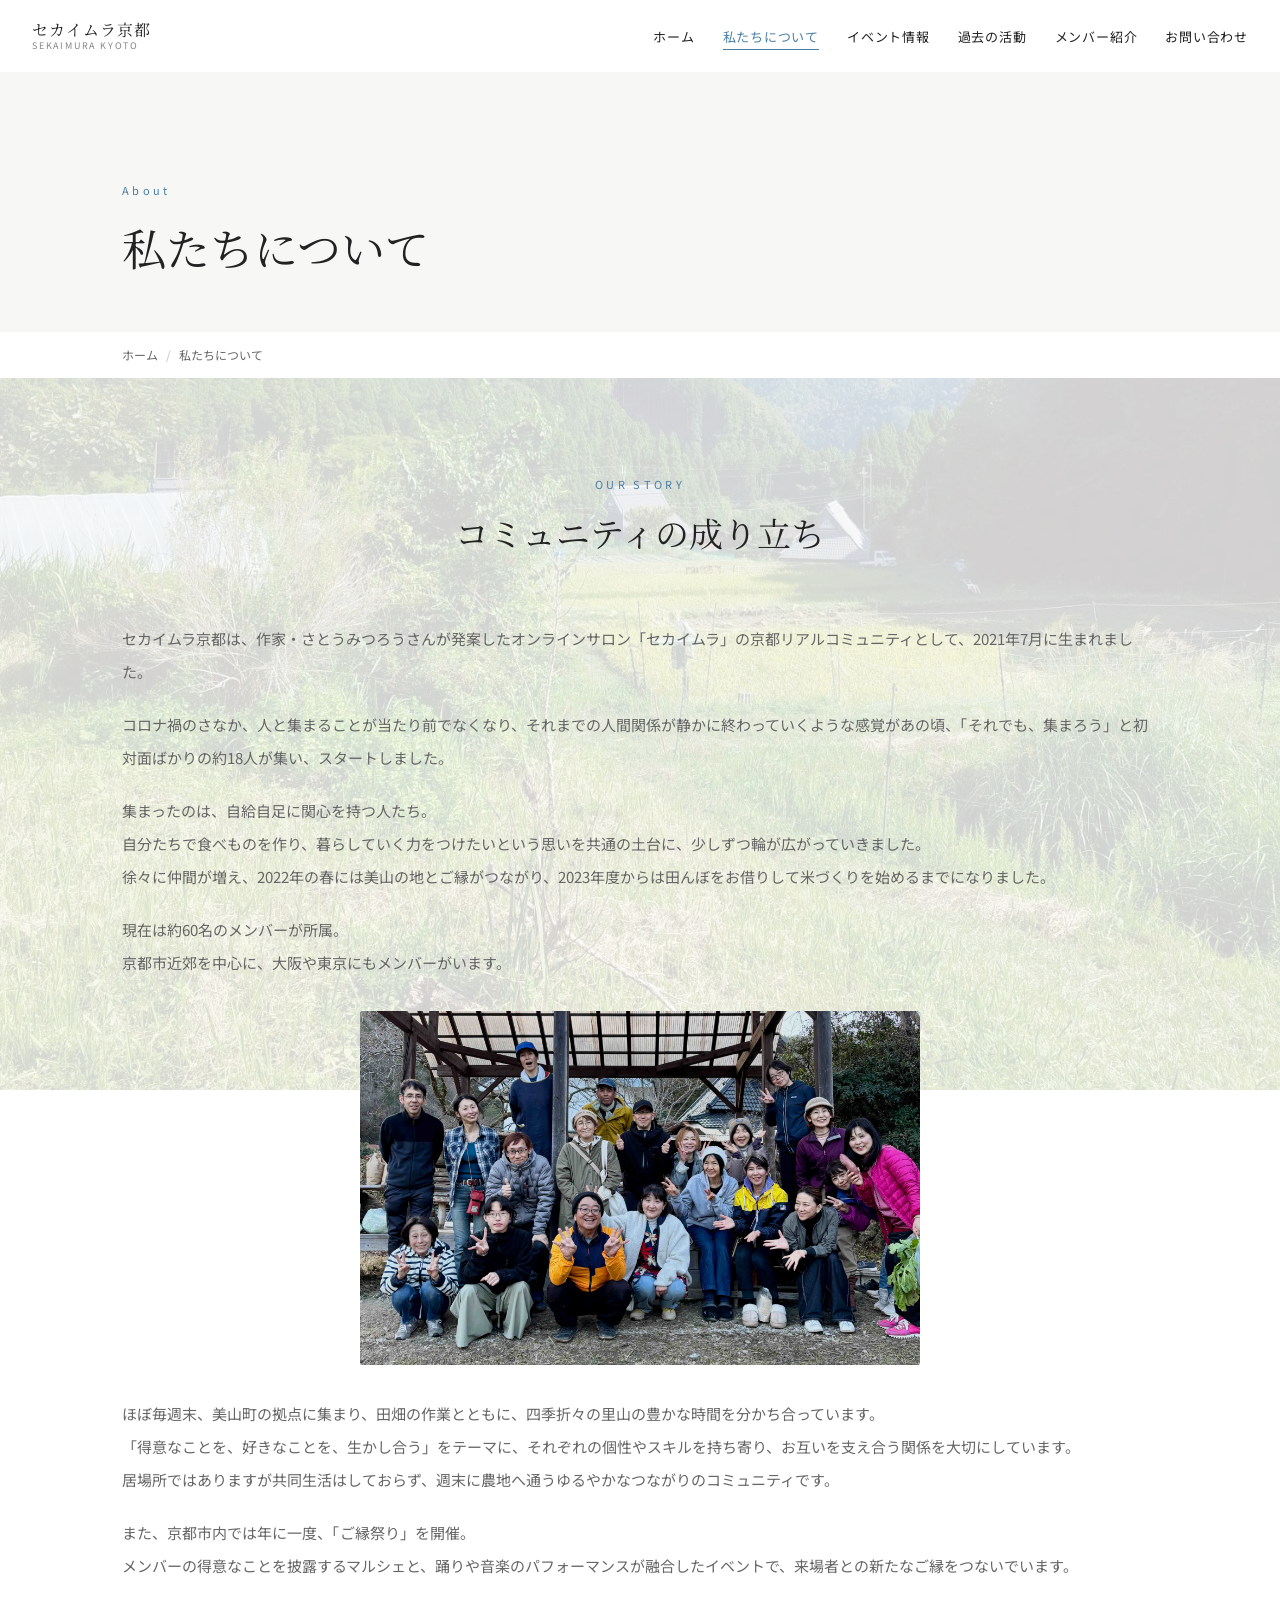
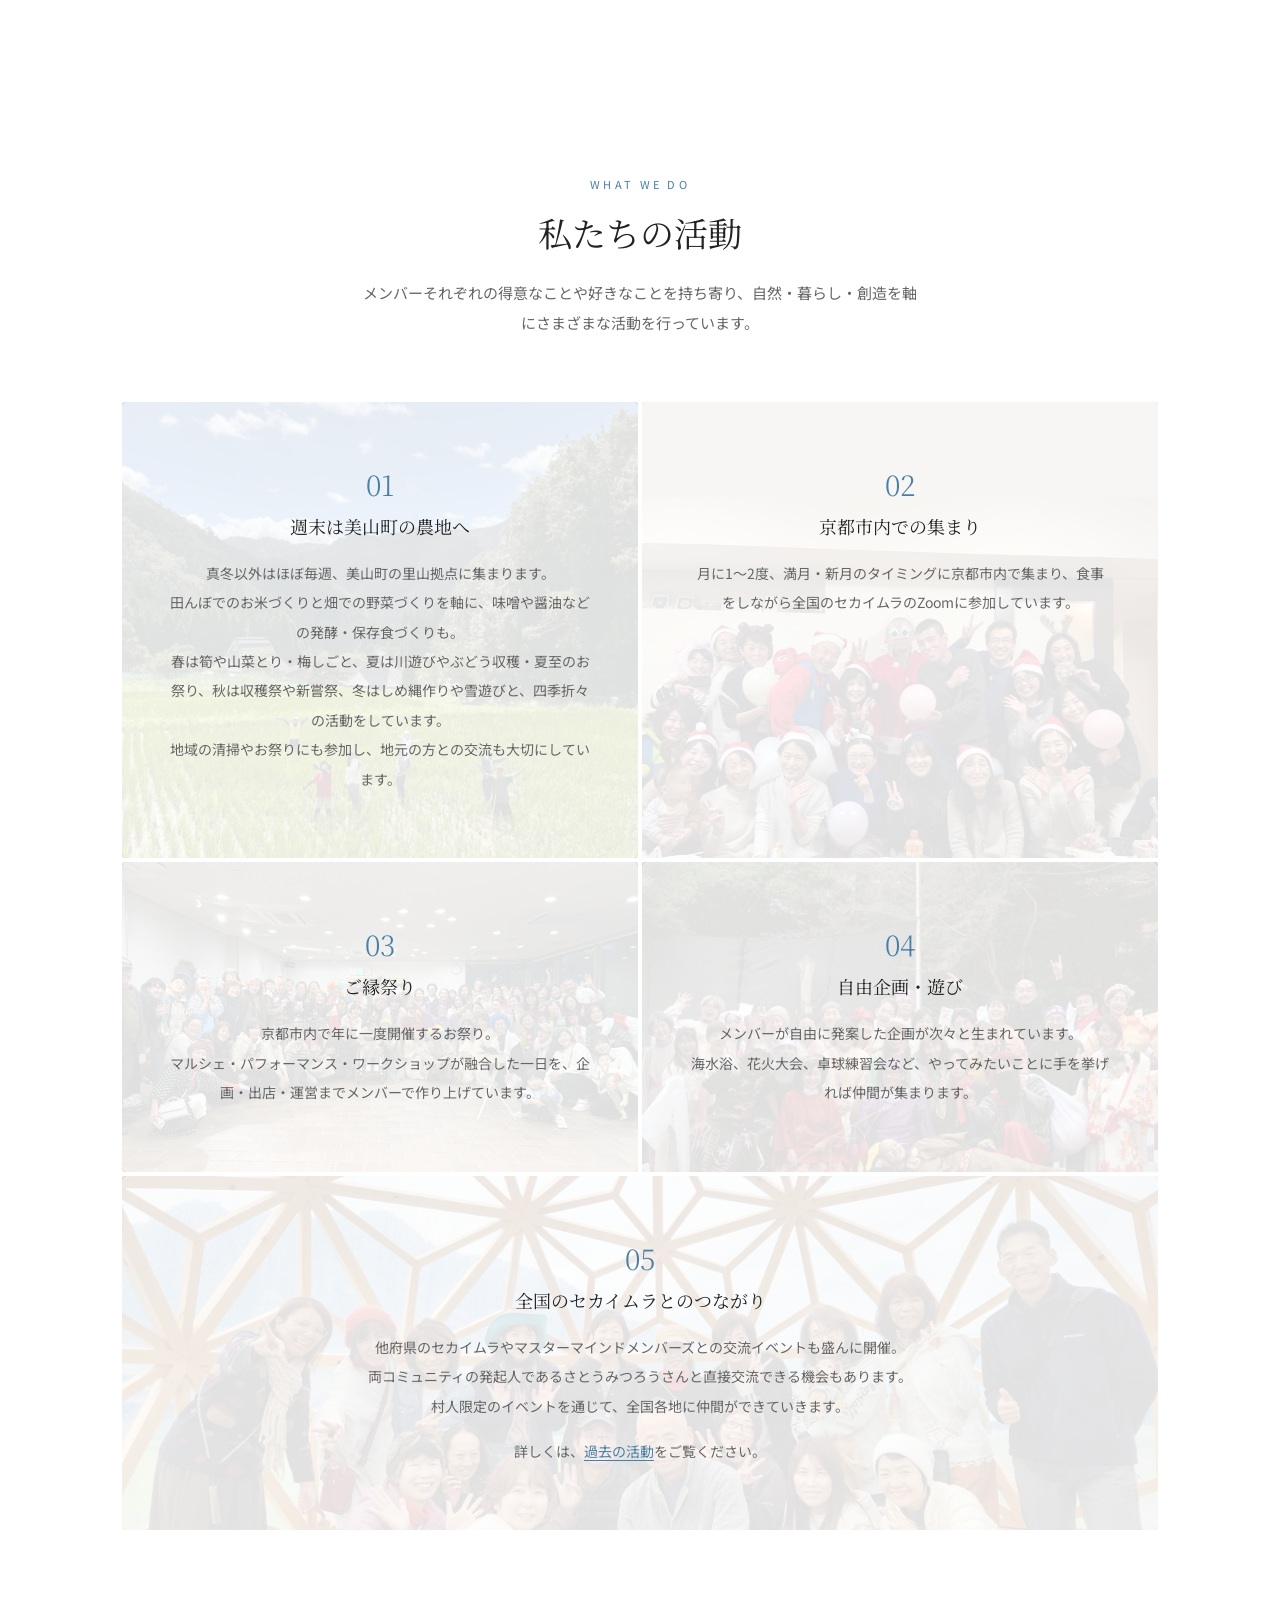
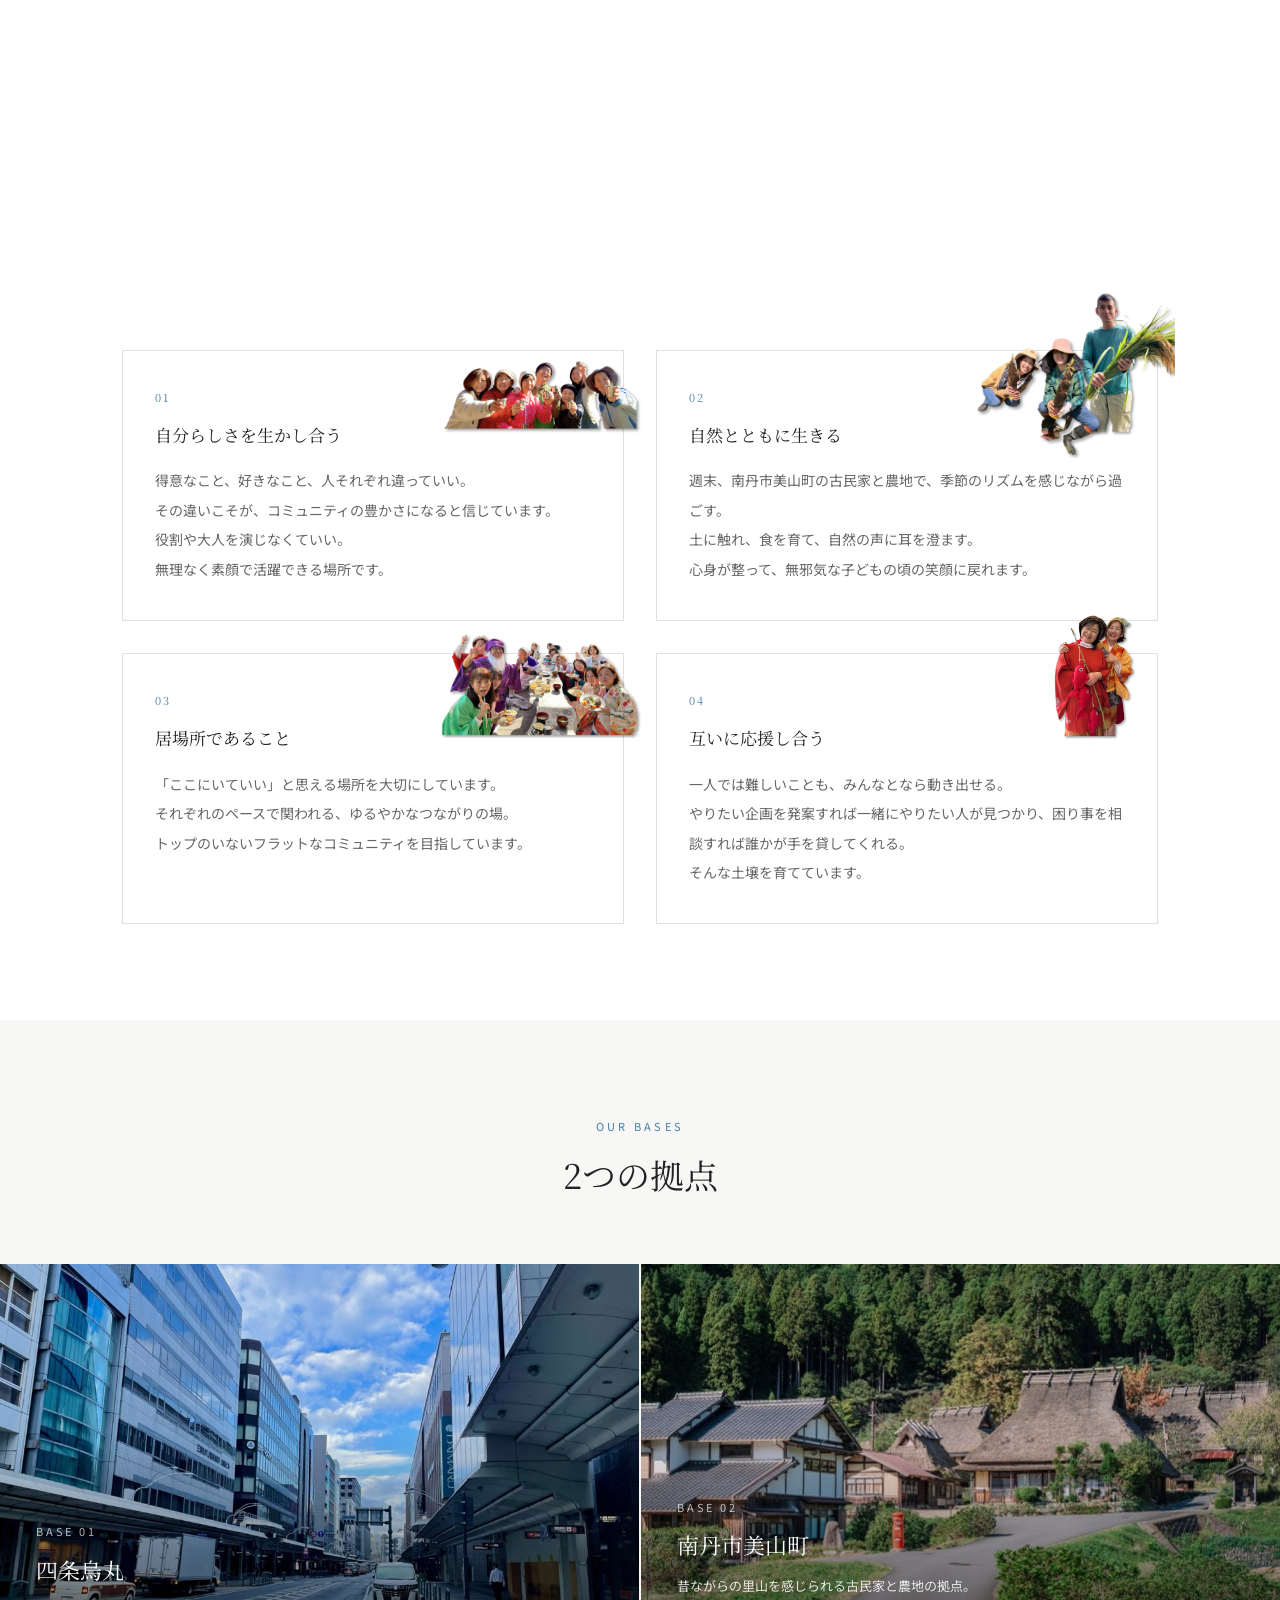
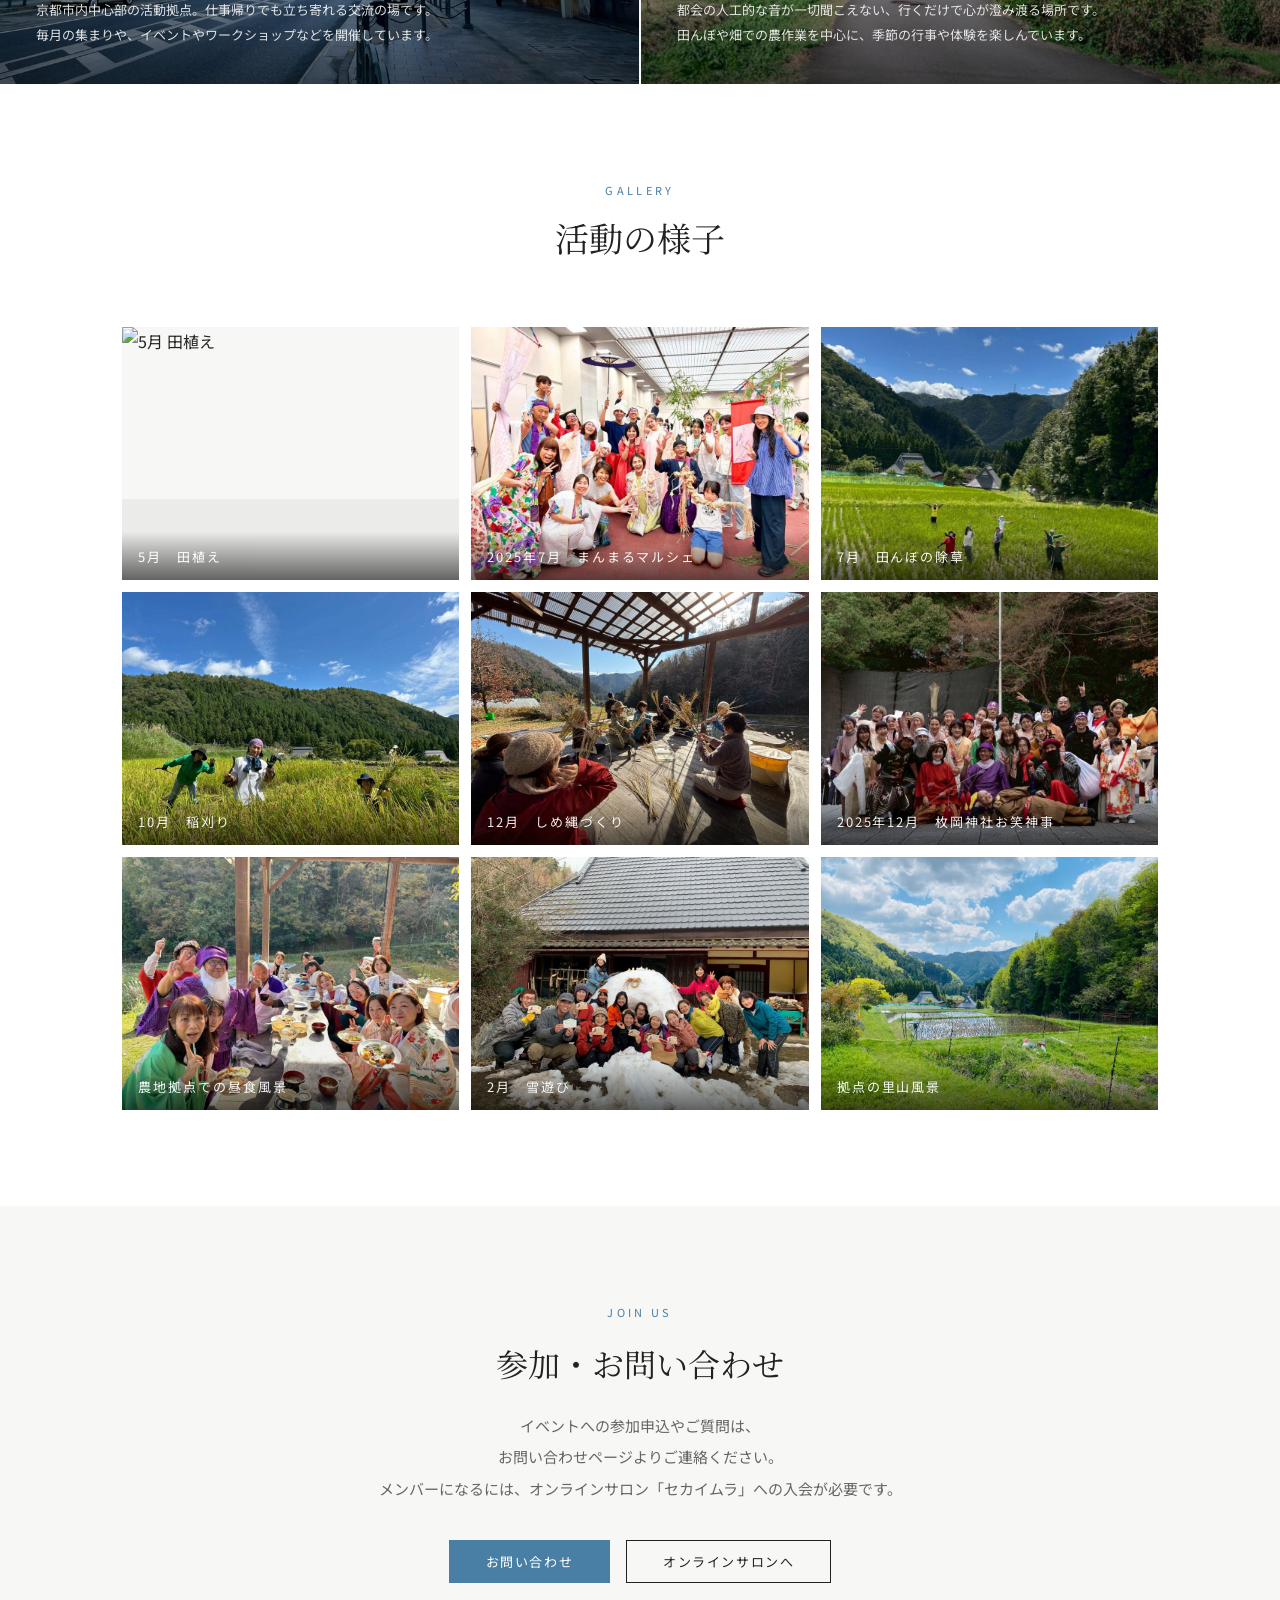
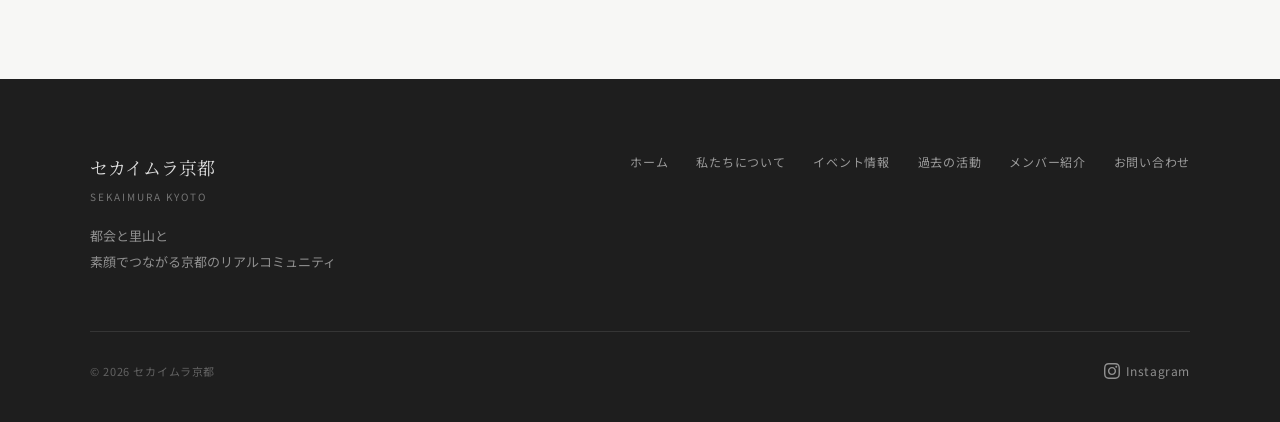
==== commit 891b541b: "Philosophy 01・02の本文を修正 Co-Authored-By: Claude Sonnet 4.6 <noreply@anthropic.com>" ====
--- a/about.html
+++ b/about.html
@@ -165,13 +165,13 @@
         <img src="image/1.png?v=2" alt="自分らしさを生かし合う" class="philosophy-item__deco" data-phil-idx="0">
         <p class="philosophy-item__num">01</p>
         <h3 class="philosophy-item__title">自分らしさを生かし合う</h3>
-        <p class="philosophy-item__text">得意なこと、好きなこと、人それぞれ違っていい。<br>その違いこそが、コミュニティの豊かさになると信じています。<br>役割や大人を演じなくていい。<br>あなたのままで活躍してください。</p>
+        <p class="philosophy-item__text">得意なこと、好きなこと、人それぞれ違っていい。<br>その違いこそが、コミュニティの豊かさになると信じています。<br>役割や大人を演じなくていい。<br>無理なく素顔で活躍できる場所です。</p>
       </div>
       <div class="philosophy-item">
         <img src="image/2.png?v=2" alt="自然とともに生きる" class="philosophy-item__deco" data-phil-idx="1">
         <p class="philosophy-item__num">02</p>
         <h3 class="philosophy-item__title">自然とともに生きる</h3>
-        <p class="philosophy-item__text">週末、南丹市美山町の古民家と農地で、季節のリズムを感じながら過ごす。<br>土に触れ、食を育て、自然の声に耳を澄ます。<br>心身が整うのはもちろん、無邪気に遊べば子どもの頃の笑顔を取り戻せます。</p>
+        <p class="philosophy-item__text">週末、南丹市美山町の古民家と農地で、季節のリズムを感じながら過ごす。<br>土に触れ、食を育て、自然の声に耳を澄ます。<br>心身が整って、無邪気な子どもの頃の笑顔に戻れます。</p>
       </div>
       <div class="philosophy-item">
         <img src="image/3.png?v=2" alt="居場所であること" class="philosophy-item__deco" data-phil-idx="2">
--- a/css/style.css
+++ b/css/style.css
@@ -461,10 +461,10 @@
 
   /* hero catchcopy: 1行に収まるよう縮小 */
   .hero__content {
-    margin-top: calc(-90px - 12px);
+    margin-top: calc(-90px - 12px - 24px);
   }
   .hero__title {
-    font-size: 20px;
+    font-size: 17px;
     letter-spacing: 0.01em;
     white-space: nowrap;
   }
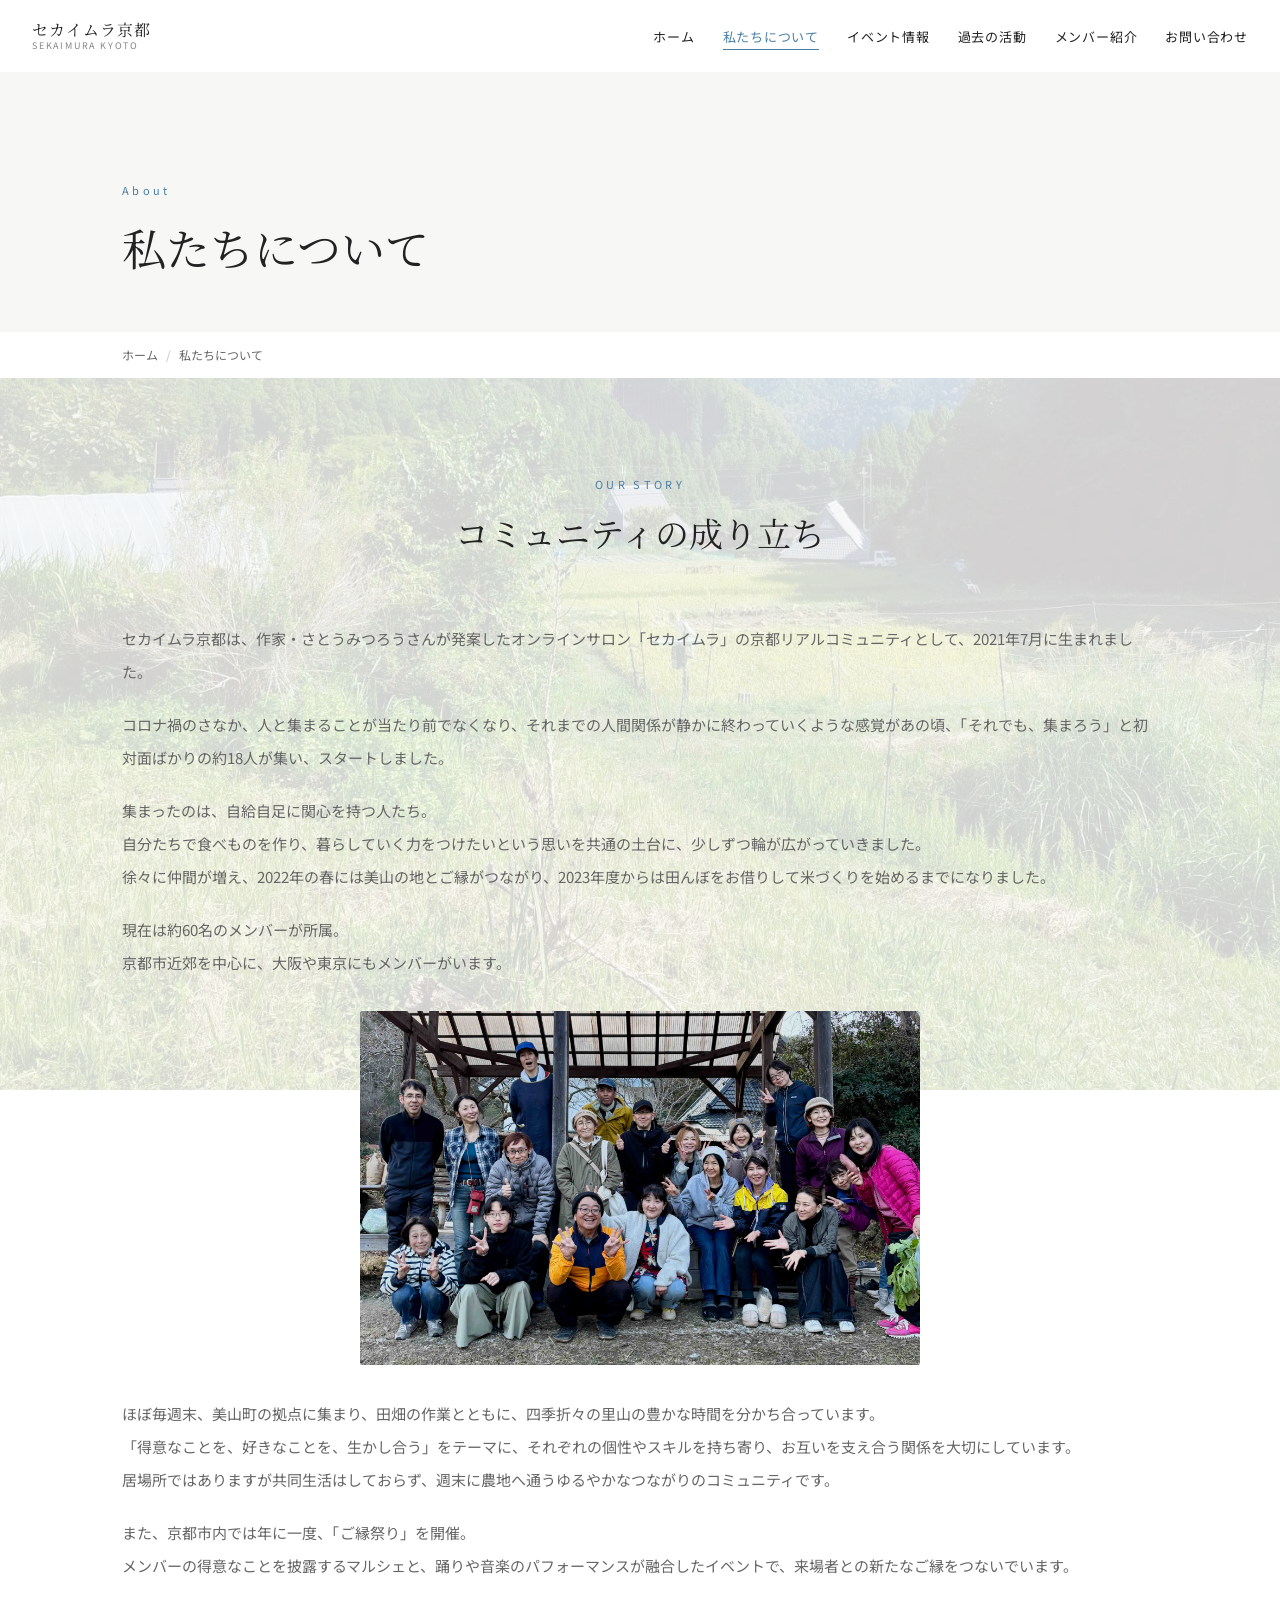
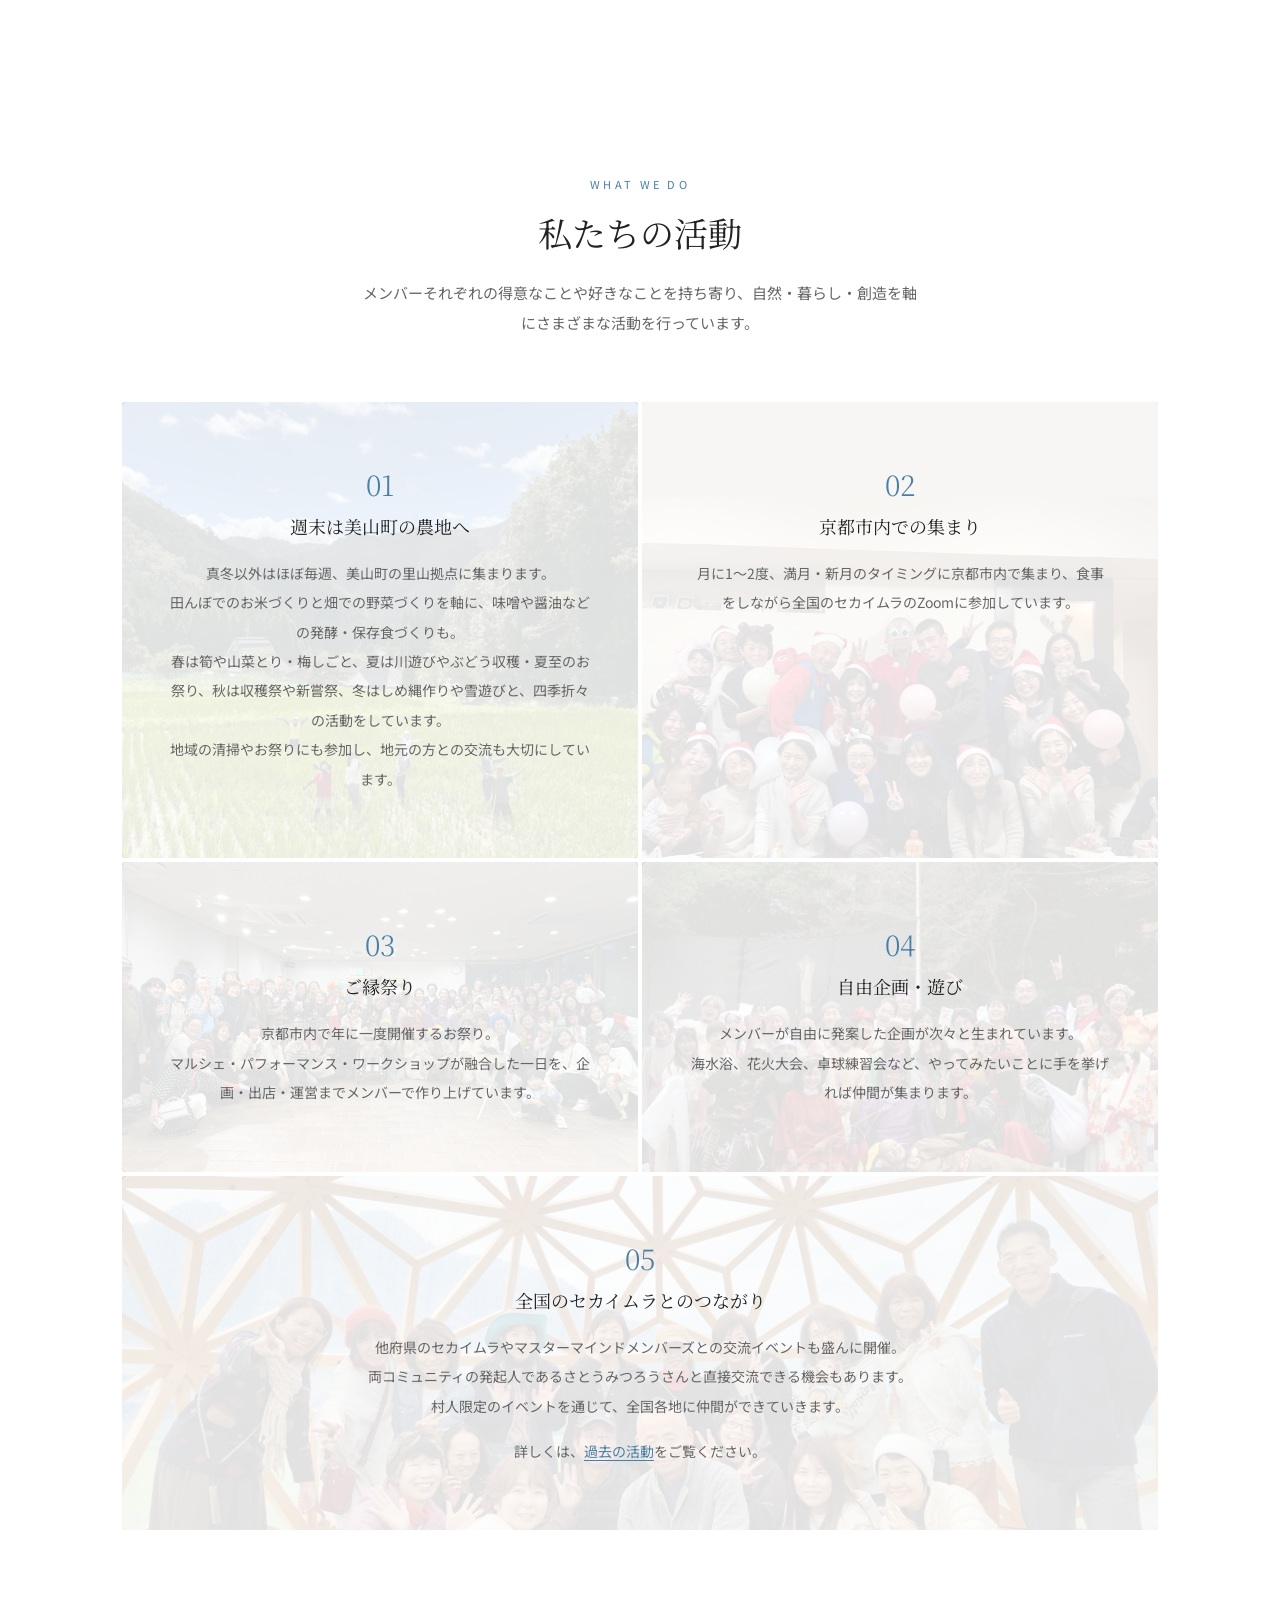
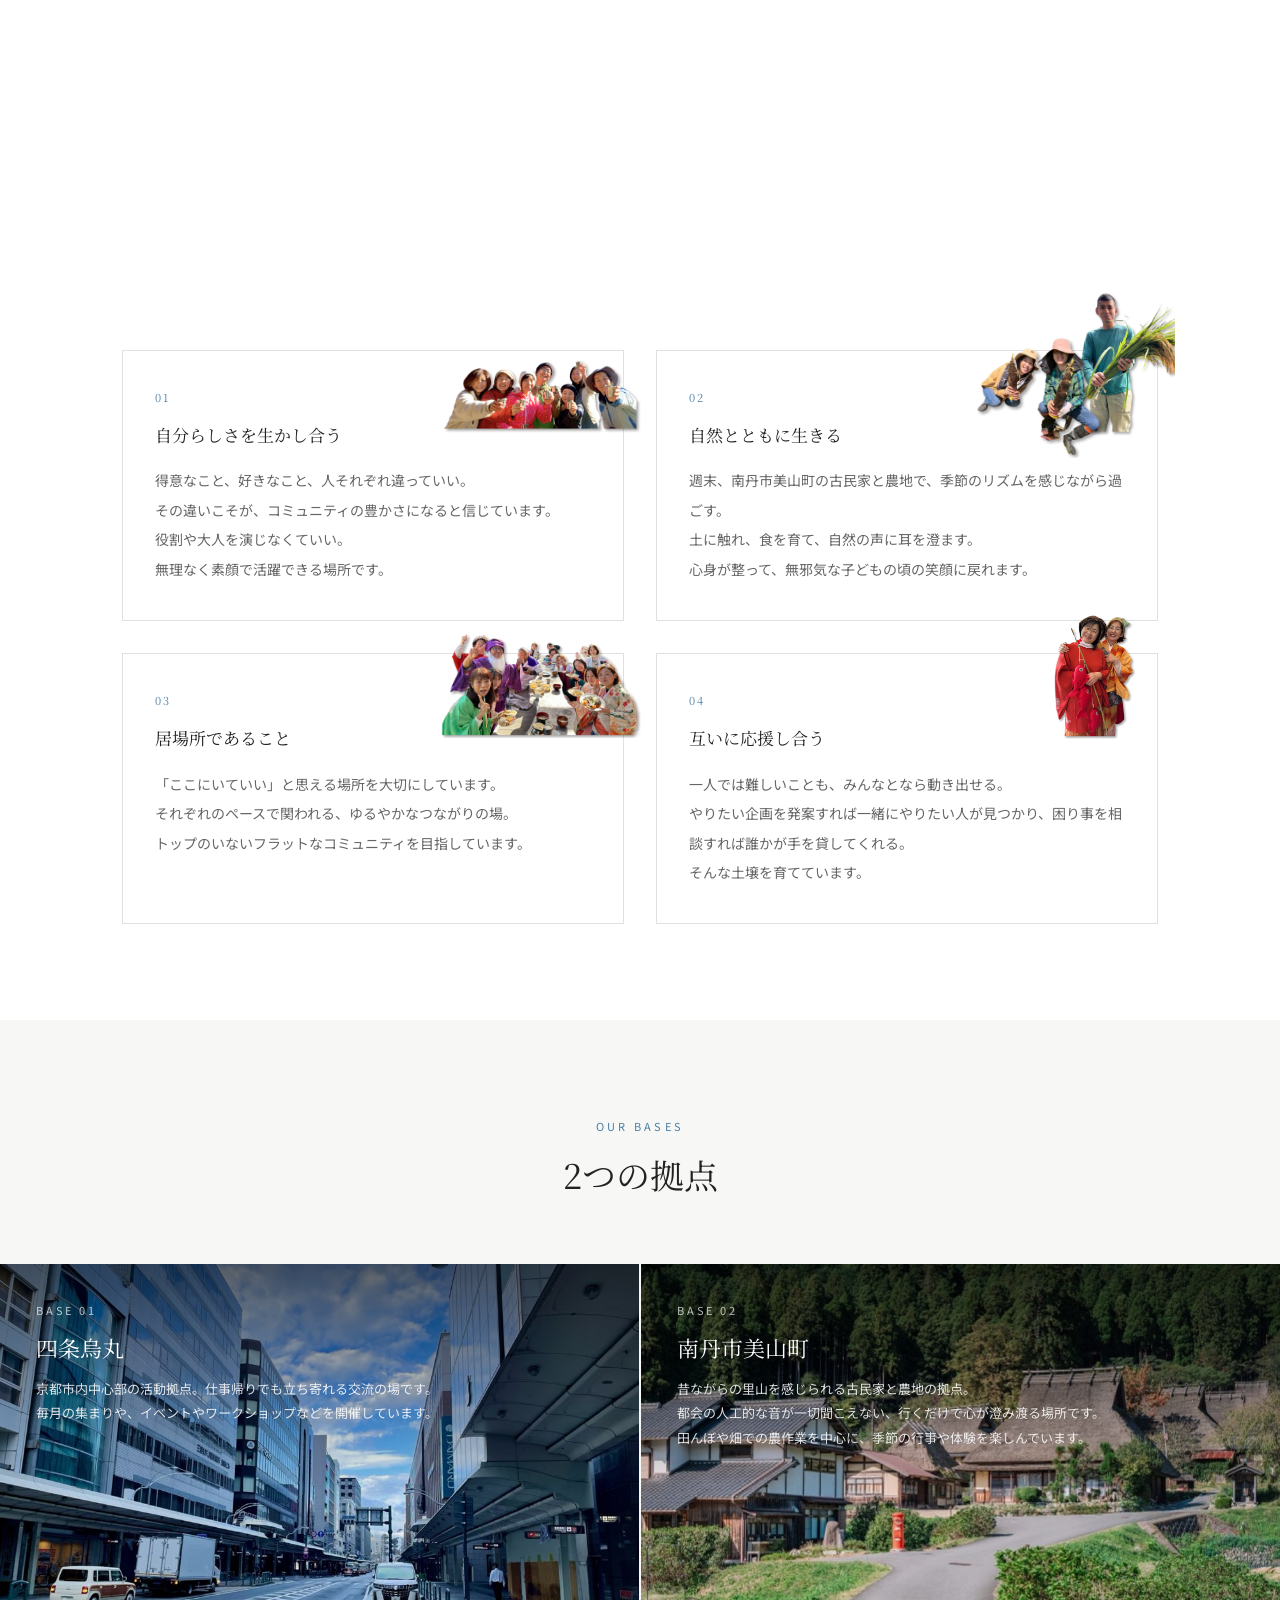
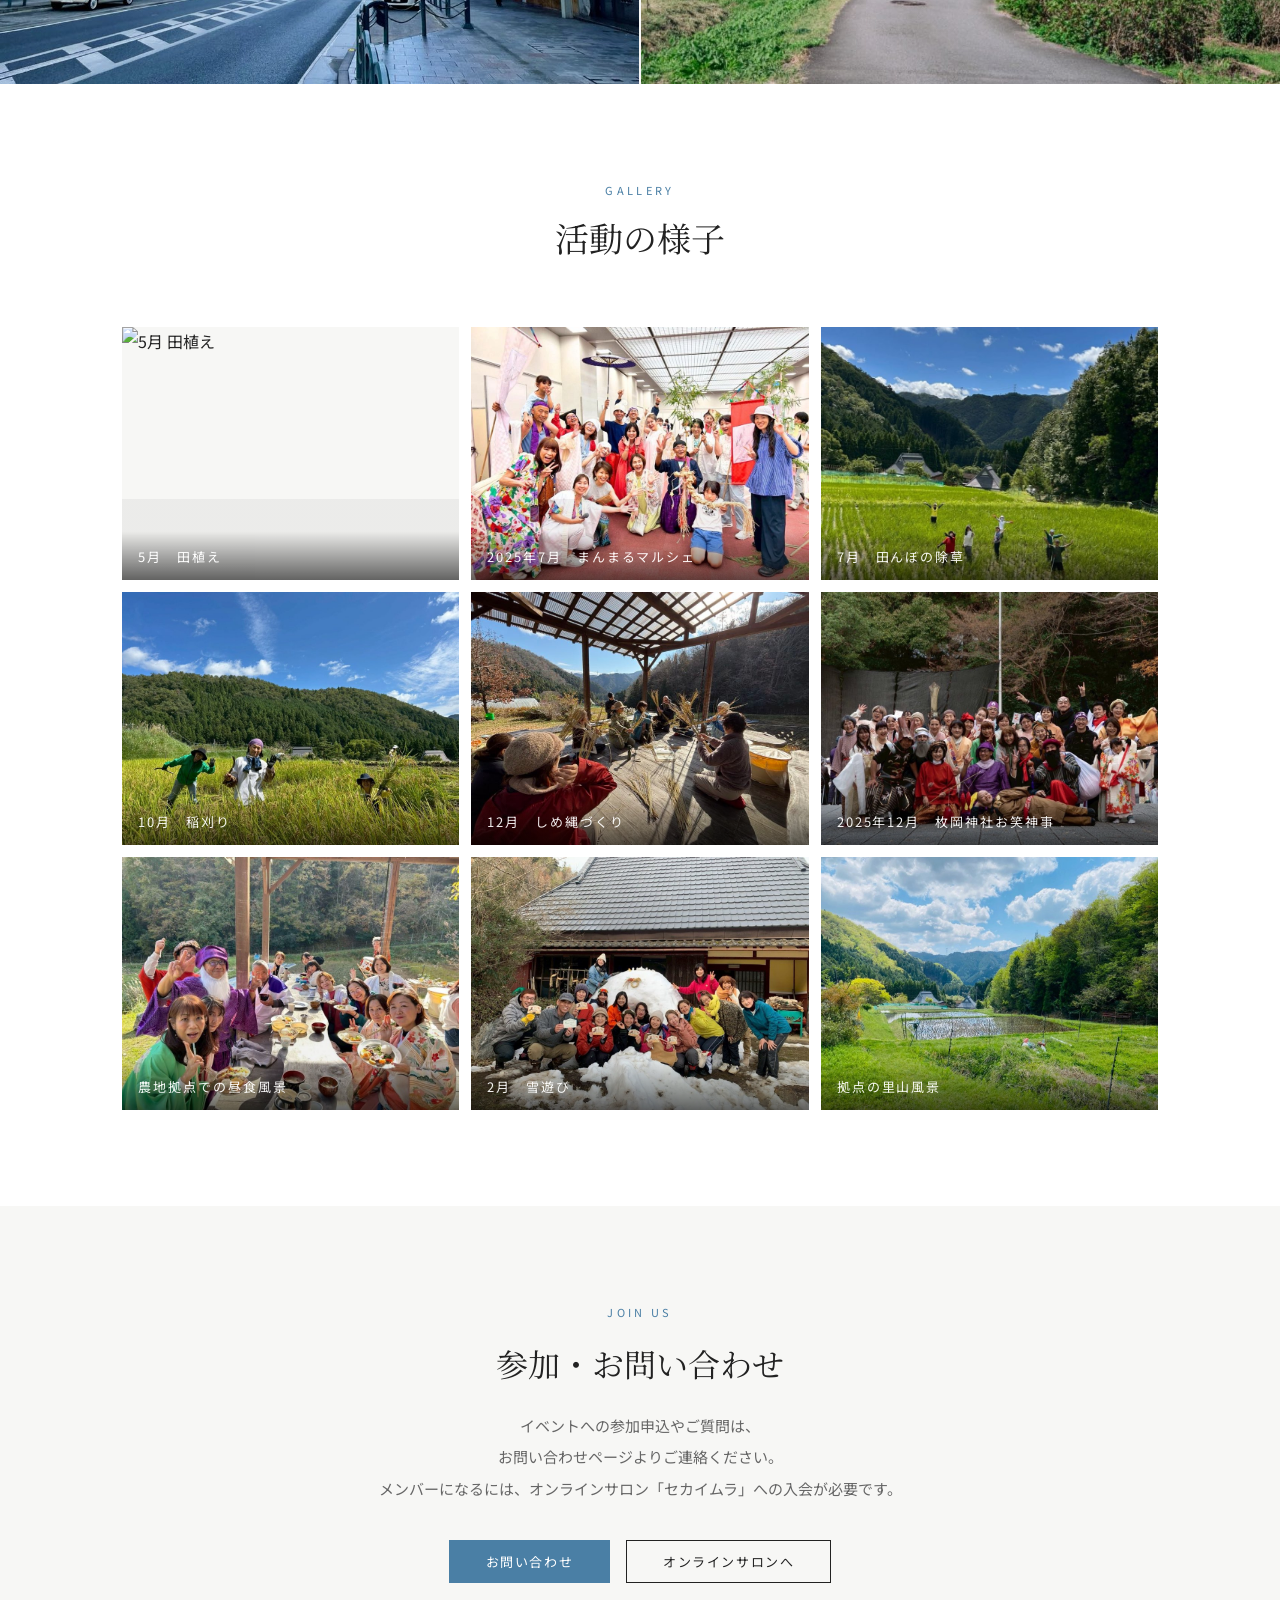
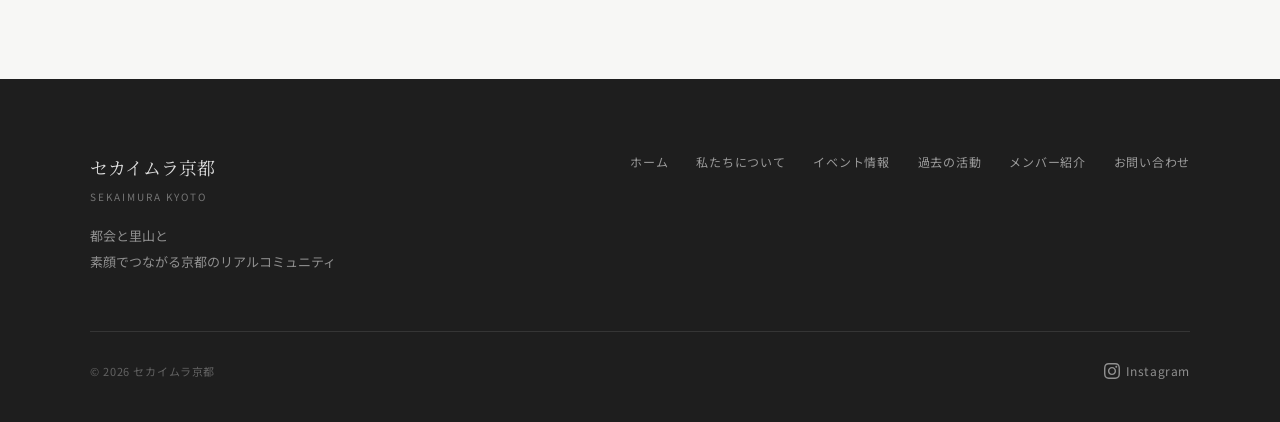
==== commit 089ad192: "2つの拠点: テキストを上揃えに変更・オーバーレイを上から暗くに調整 Co-Authored-By: Claude Sonnet 4.6 <noreply@anthropic.com>" ====
--- a/about.html
+++ b/about.html
@@ -14,7 +14,7 @@
   <link rel="preconnect" href="https://fonts.gstatic.com" crossorigin>
   <link href="https://fonts.googleapis.com/css2?family=Noto+Serif+JP:wght@300;400;500;700&family=Noto+Sans+JP:wght@300;400;500;700&display=swap" rel="stylesheet">
   <link rel="stylesheet" href="css/style.css?v=4">
-  <link rel="stylesheet" href="css/components.css?v=31">
+  <link rel="stylesheet" href="css/components.css?v=32">
 </head>
 <body>
 
--- a/css/components.css
+++ b/css/components.css
@@ -583,7 +583,7 @@
   overflow: hidden;
   height: 420px;
   display: flex;
-  align-items: flex-end;
+  align-items: flex-start;
 }
 .location-card__bg {
   position: absolute;
@@ -597,7 +597,7 @@
 .location-card__overlay {
   position: absolute;
   inset: 0;
-  background: linear-gradient(to top, rgba(0,0,0,0.65) 0%, rgba(0,0,0,0.05) 60%);
+  background: linear-gradient(to bottom, rgba(0,0,0,0.6) 0%, rgba(0,0,0,0.05) 55%);
 }
 .location-card__content {
   position: relative;
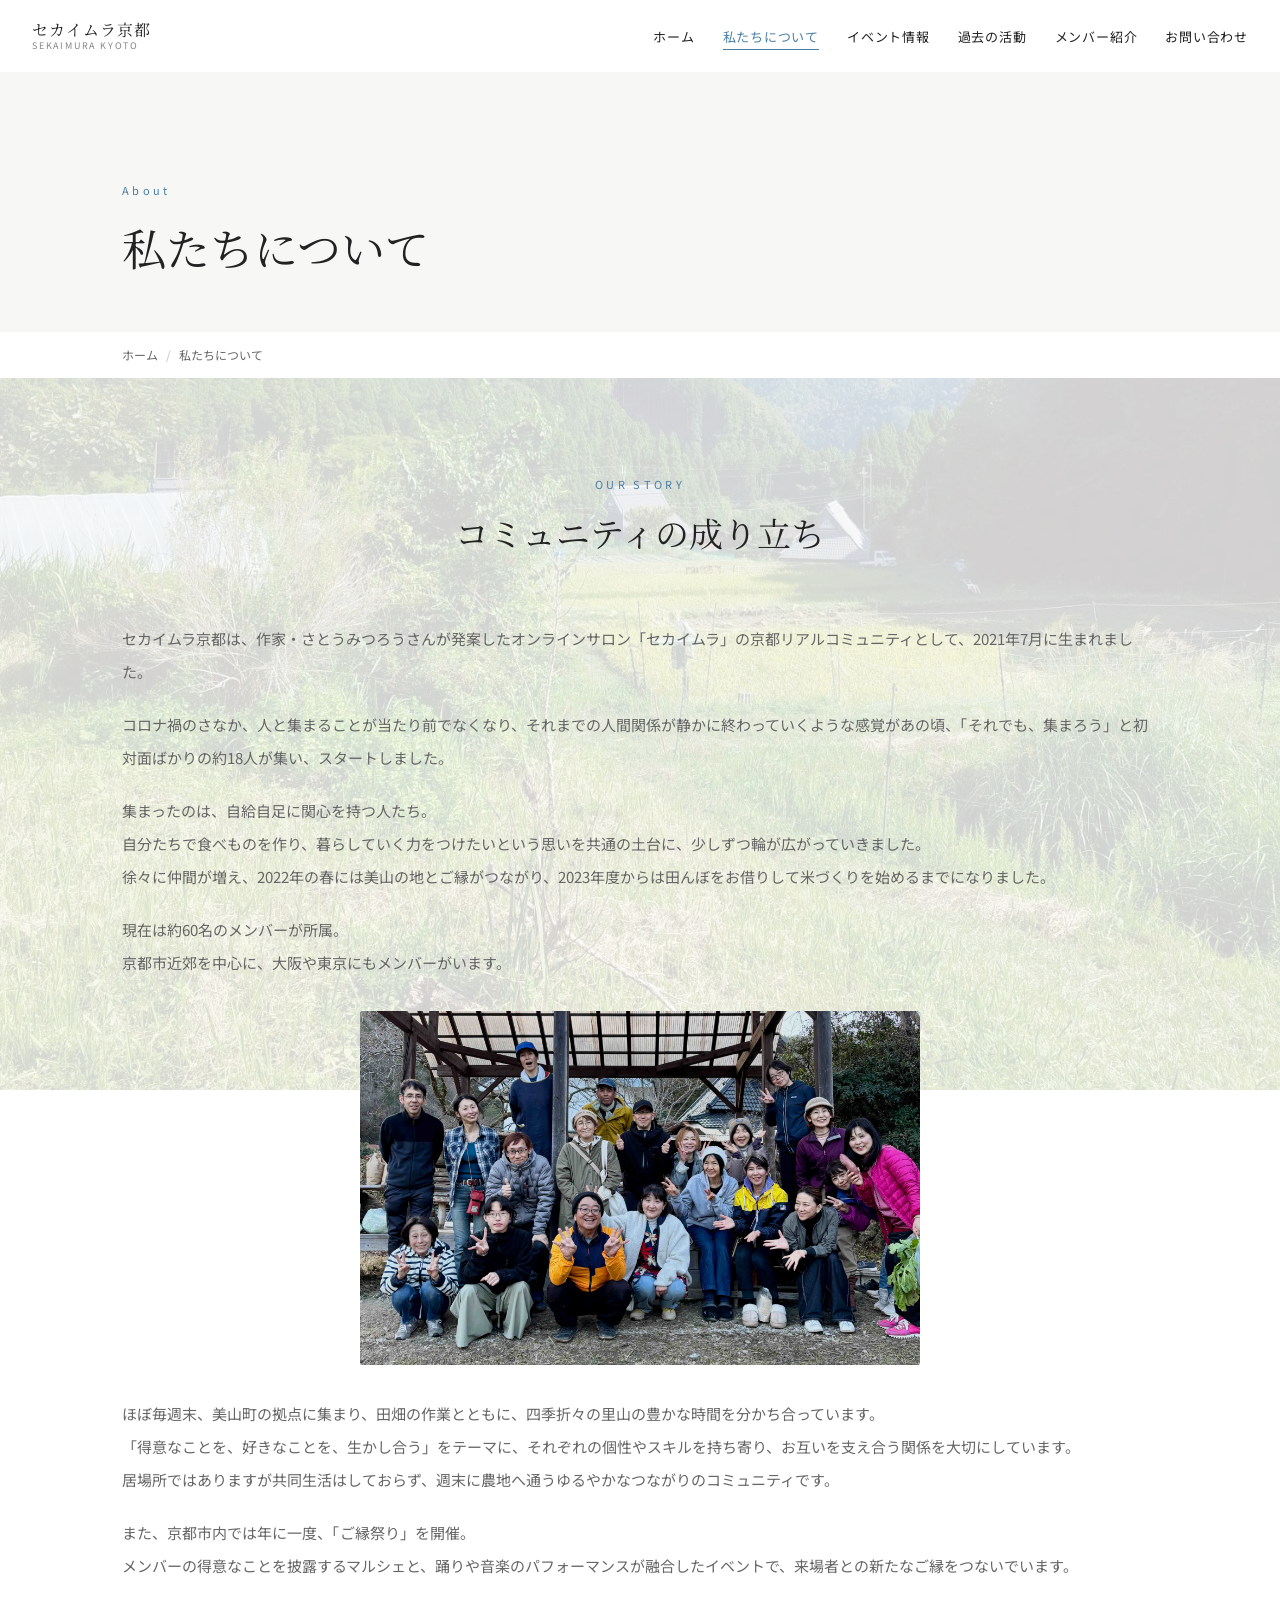
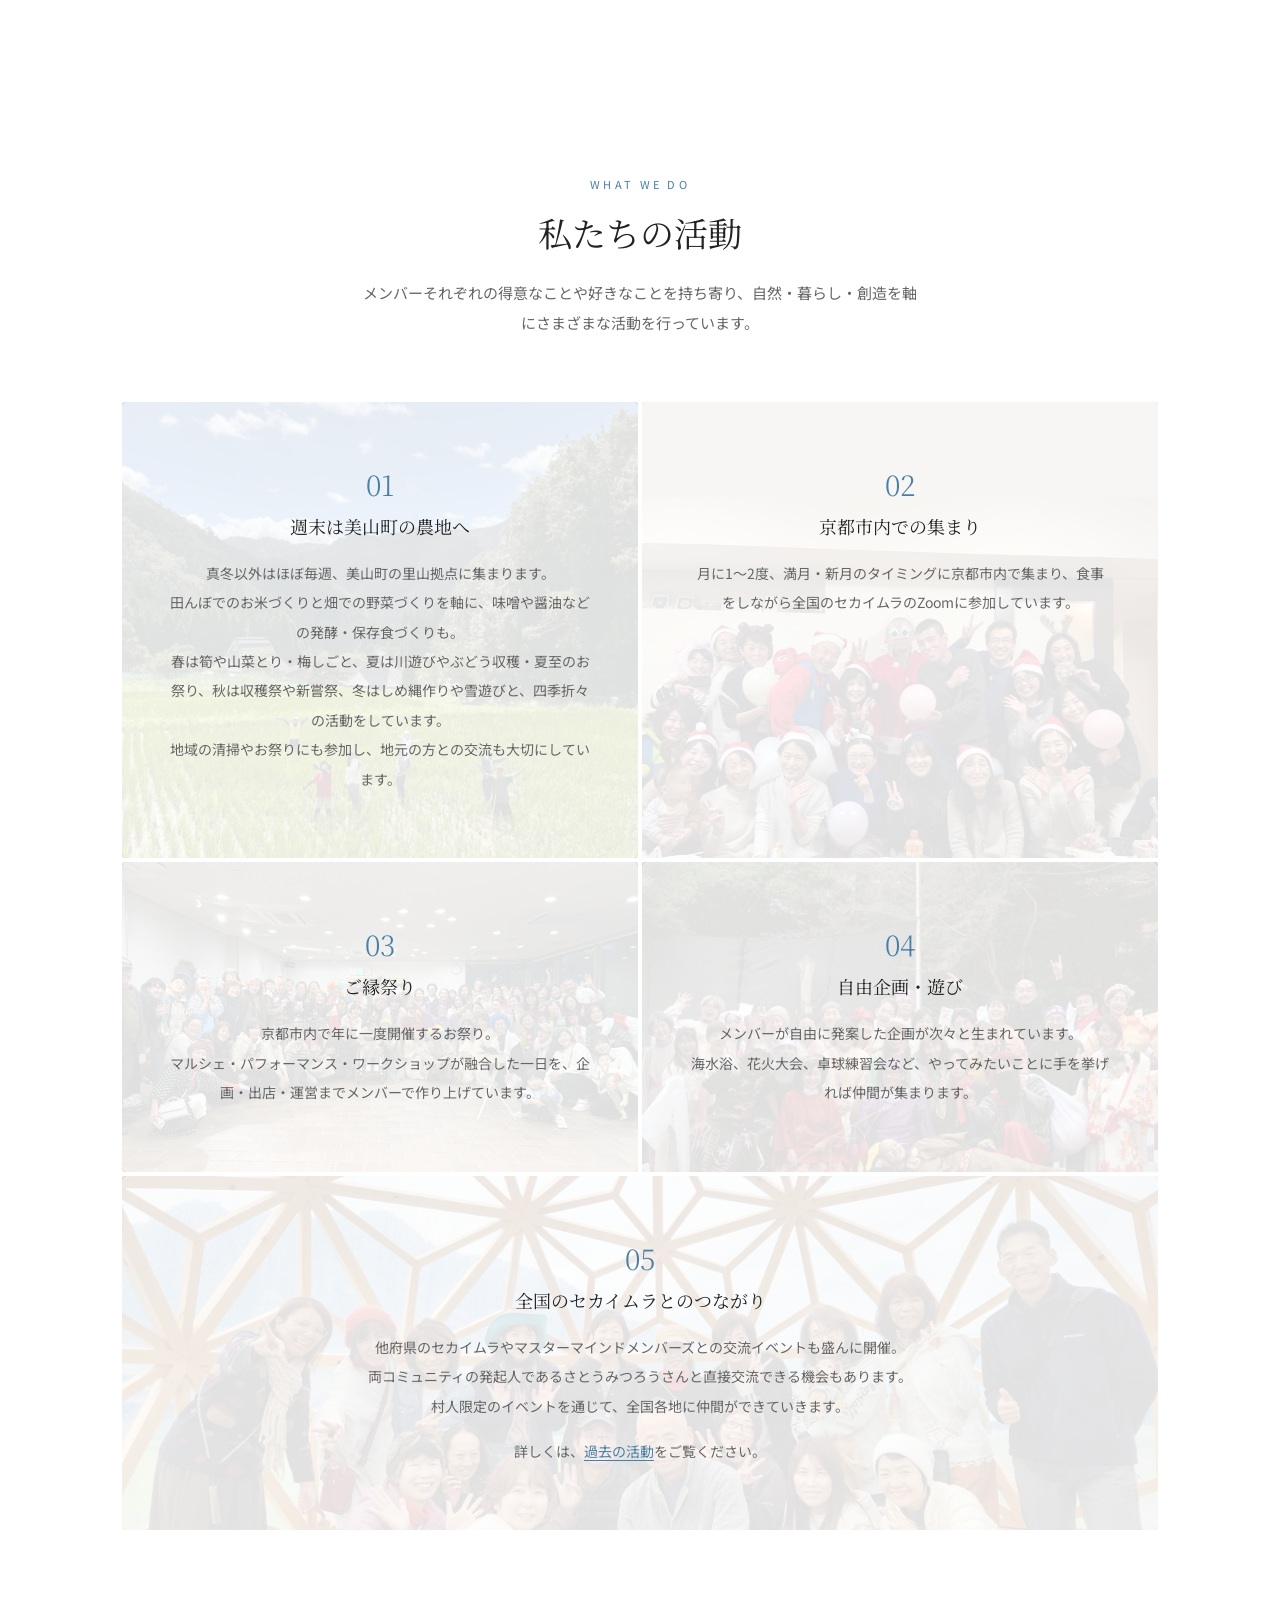
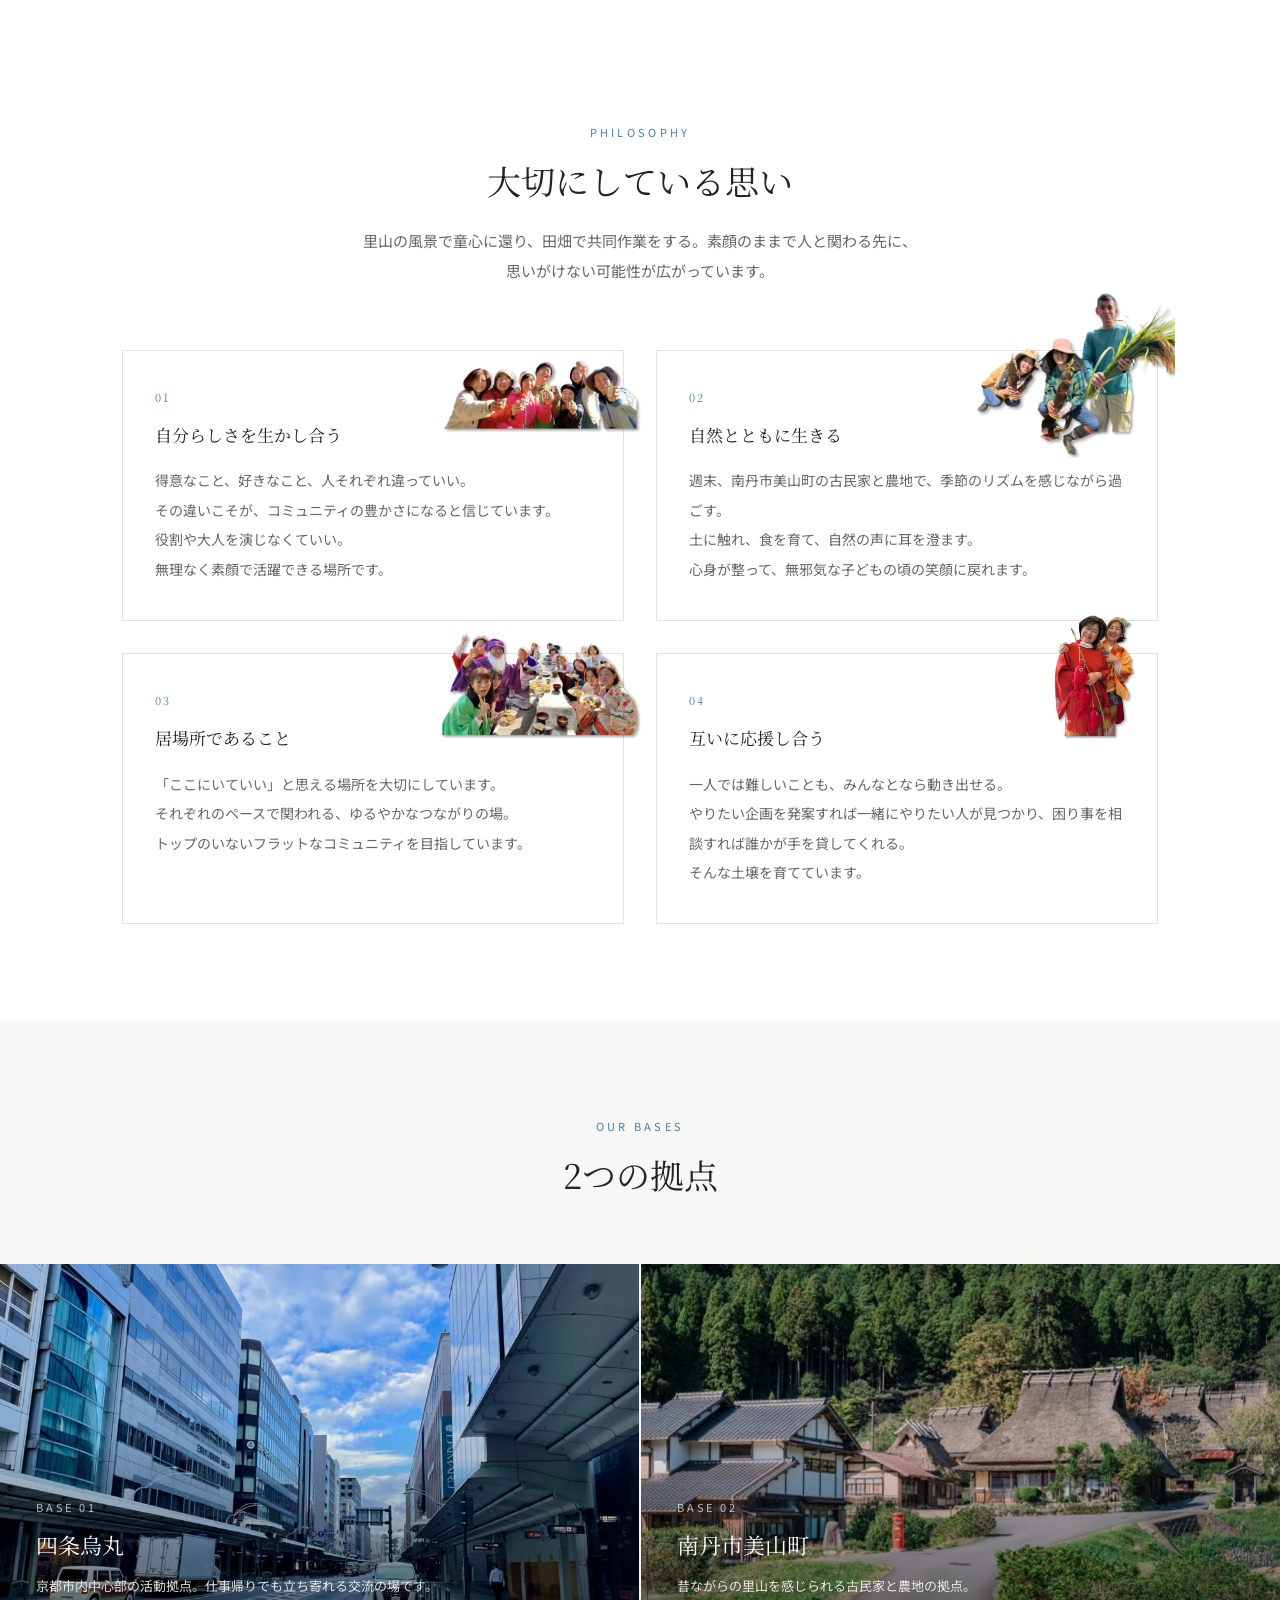
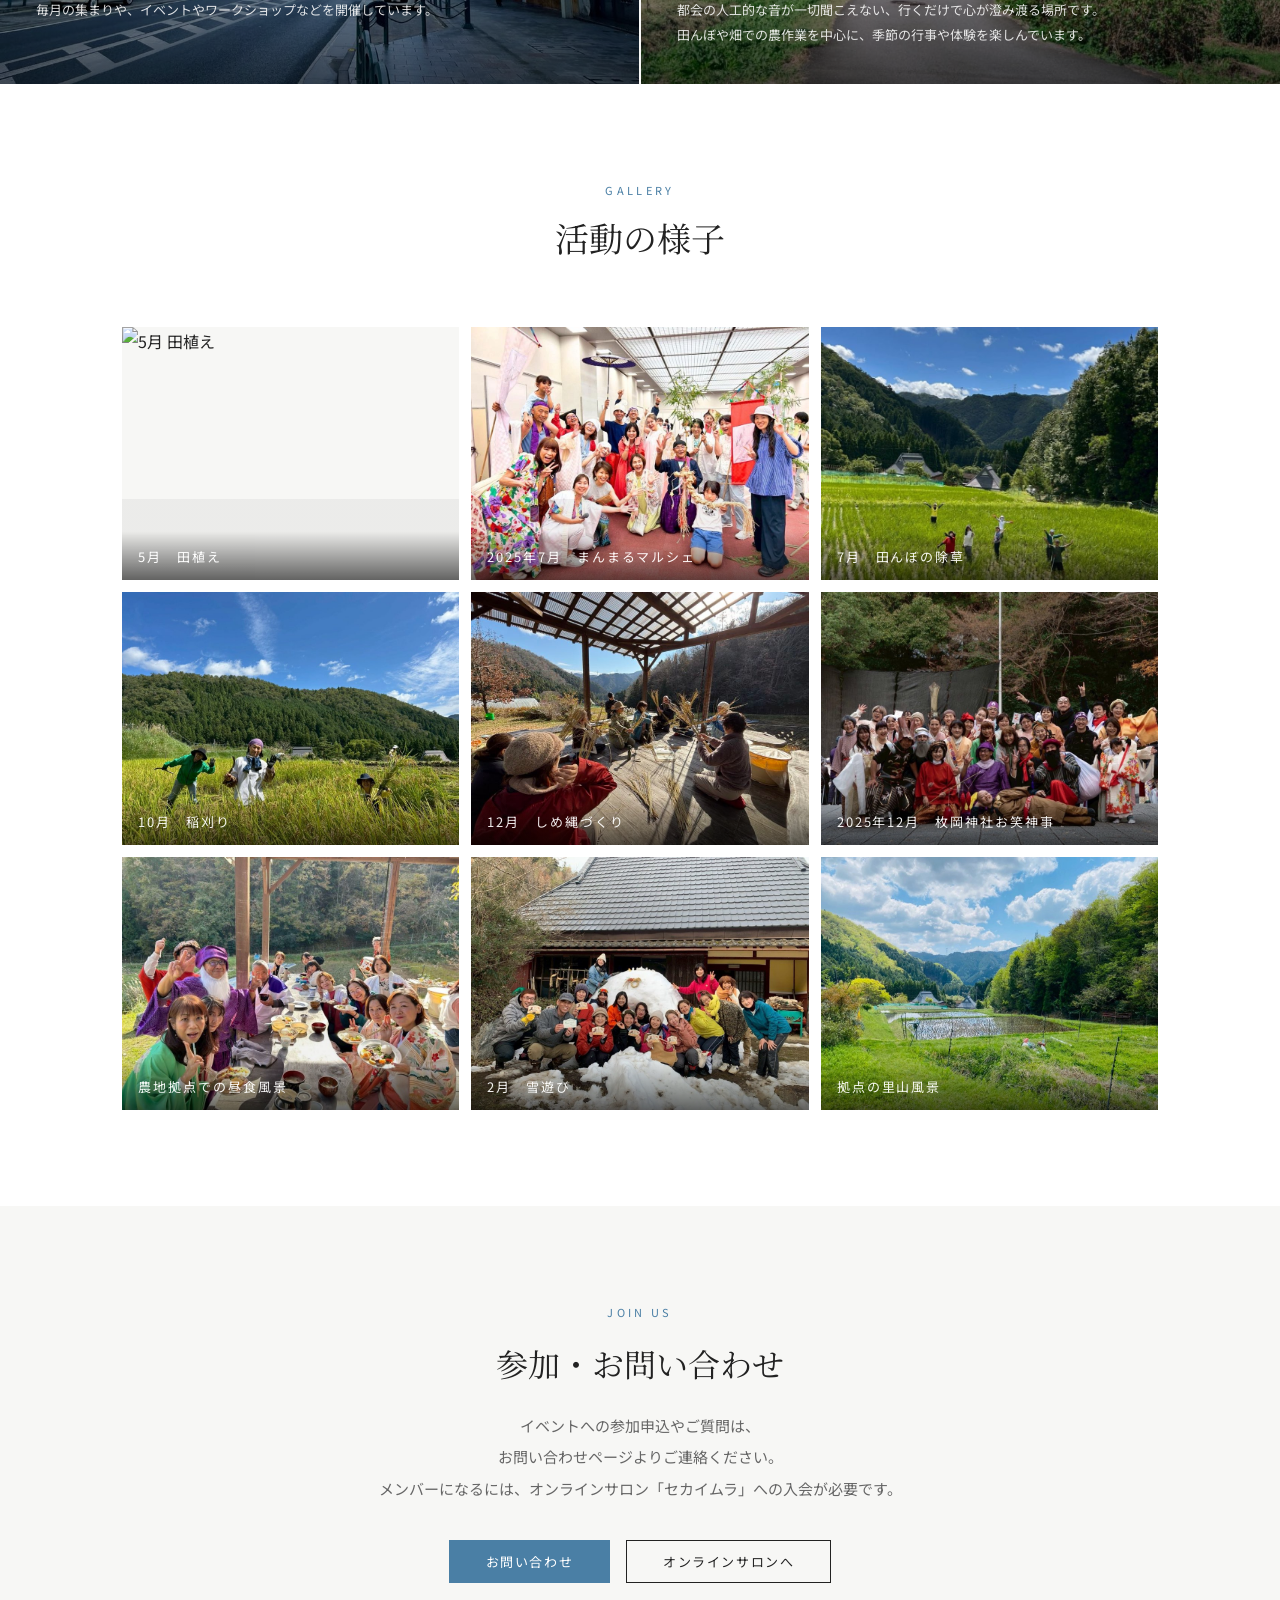
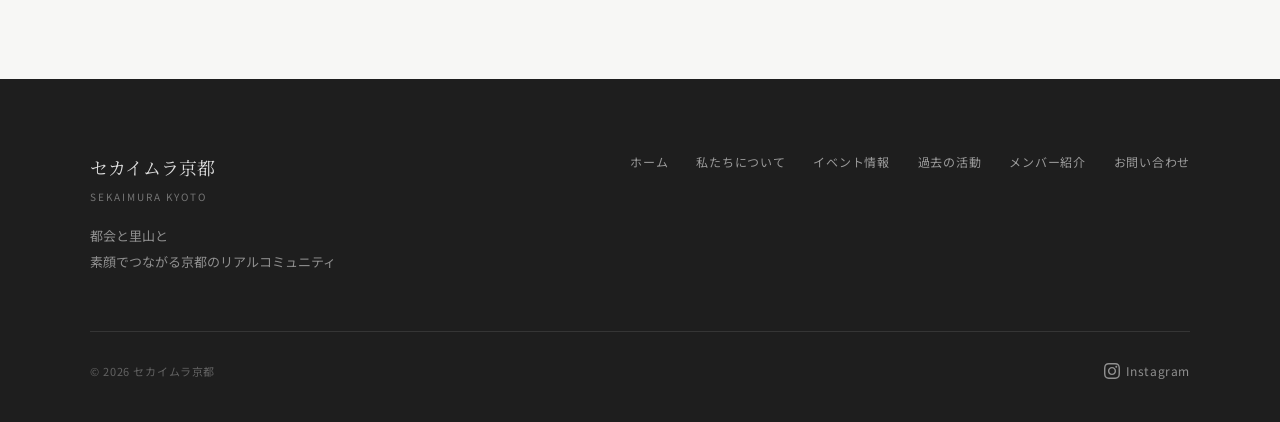
==== commit 0a7ba26a: "2つの拠点: 下揃えに戻す・BASE01に空白行追加で高さを揃える Co-Authored-By: Claude Sonnet 4.6 <noreply@anthropic.com>" ====
--- a/about.html
+++ b/about.html
@@ -14,7 +14,7 @@
   <link rel="preconnect" href="https://fonts.gstatic.com" crossorigin>
   <link href="https://fonts.googleapis.com/css2?family=Noto+Serif+JP:wght@300;400;500;700&family=Noto+Sans+JP:wght@300;400;500;700&display=swap" rel="stylesheet">
   <link rel="stylesheet" href="css/style.css?v=4">
-  <link rel="stylesheet" href="css/components.css?v=32">
+  <link rel="stylesheet" href="css/components.css?v=33">
 </head>
 <body>
 
@@ -208,7 +208,8 @@
         <h3 class="location-card__name">四条烏丸</h3>
         <p class="location-card__text">
           京都市内中心部の活動拠点。仕事帰りでも立ち寄れる交流の場です。<br>
-          毎月の集まりや、イベントやワークショップなどを開催しています。
+          毎月の集まりや、イベントやワークショップなどを開催しています。<br>
+          &nbsp;
         </p>
       </div>
     </div>
--- a/css/components.css
+++ b/css/components.css
@@ -583,7 +583,7 @@
   overflow: hidden;
   height: 420px;
   display: flex;
-  align-items: flex-start;
+  align-items: flex-end;
 }
 .location-card__bg {
   position: absolute;
@@ -597,7 +597,7 @@
 .location-card__overlay {
   position: absolute;
   inset: 0;
-  background: linear-gradient(to bottom, rgba(0,0,0,0.6) 0%, rgba(0,0,0,0.05) 55%);
+  background: linear-gradient(to top, rgba(0,0,0,0.65) 0%, rgba(0,0,0,0.05) 60%);
 }
 .location-card__content {
   position: relative;
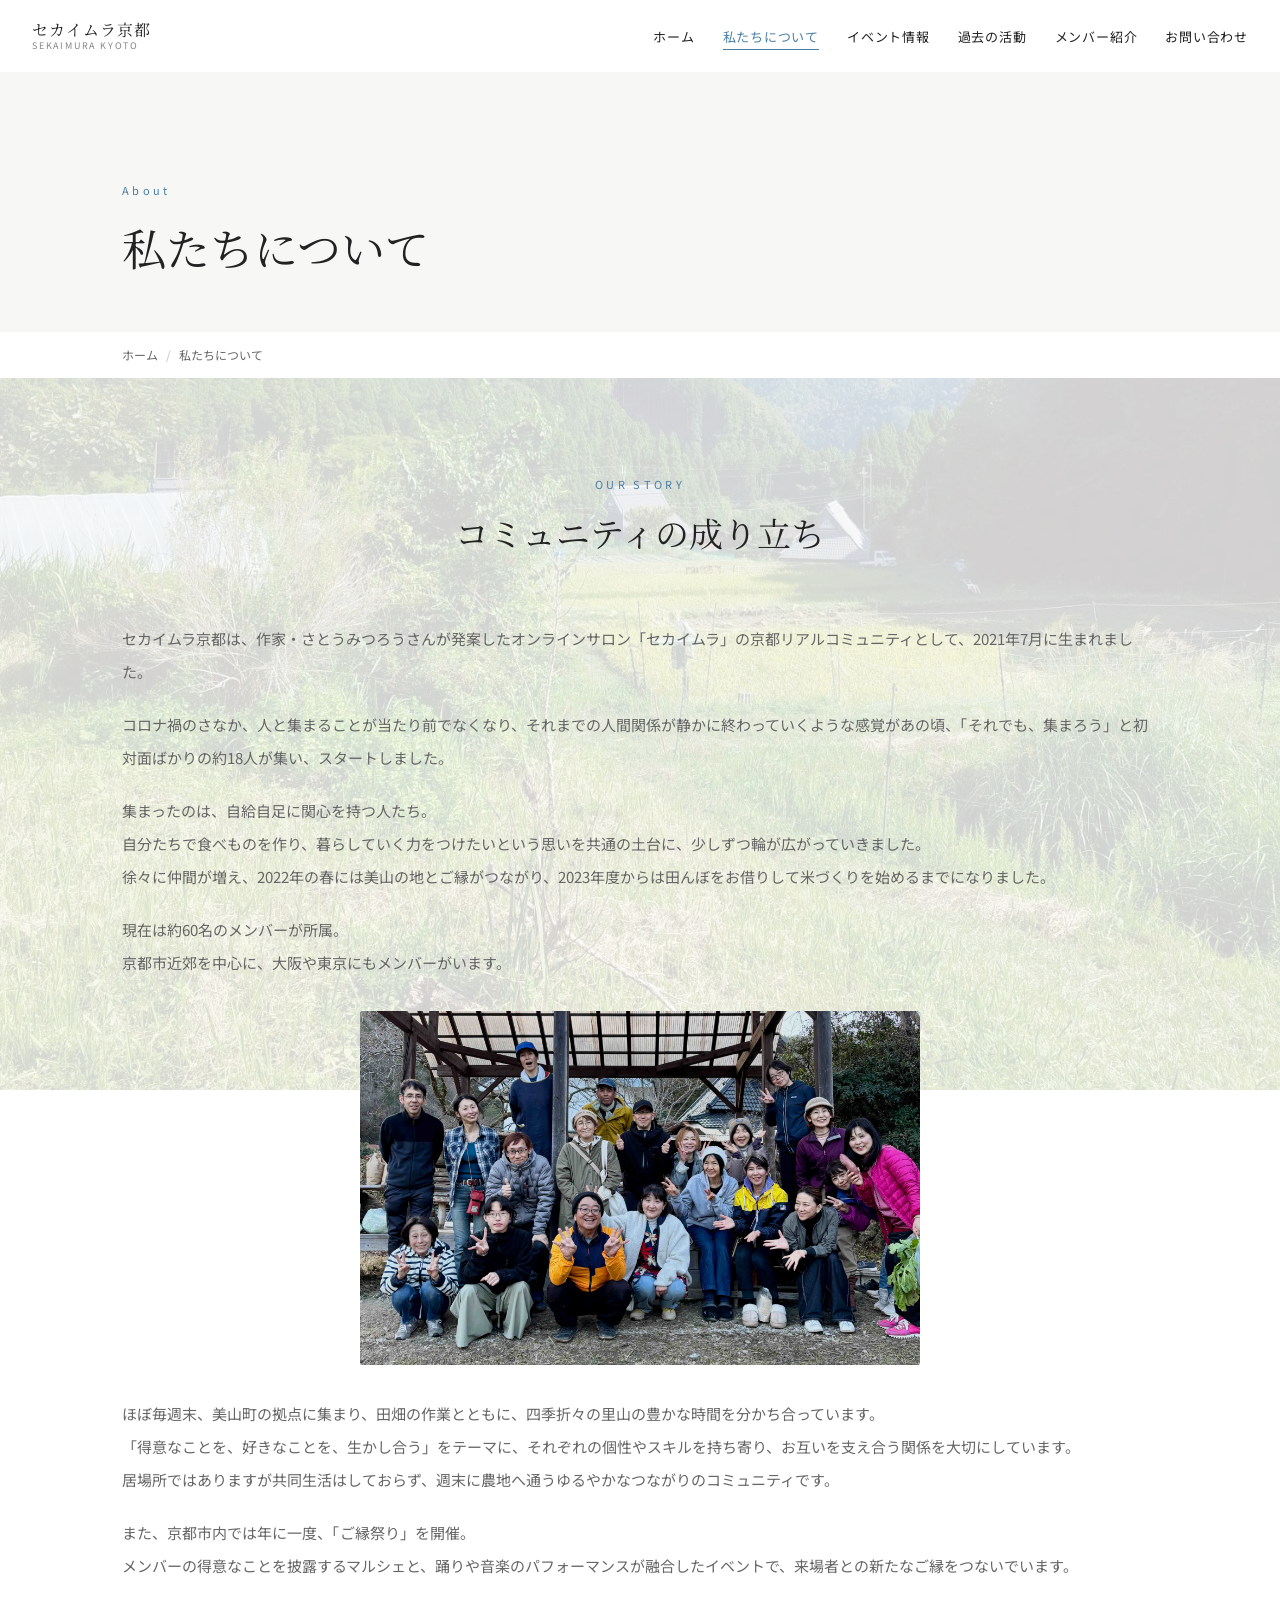
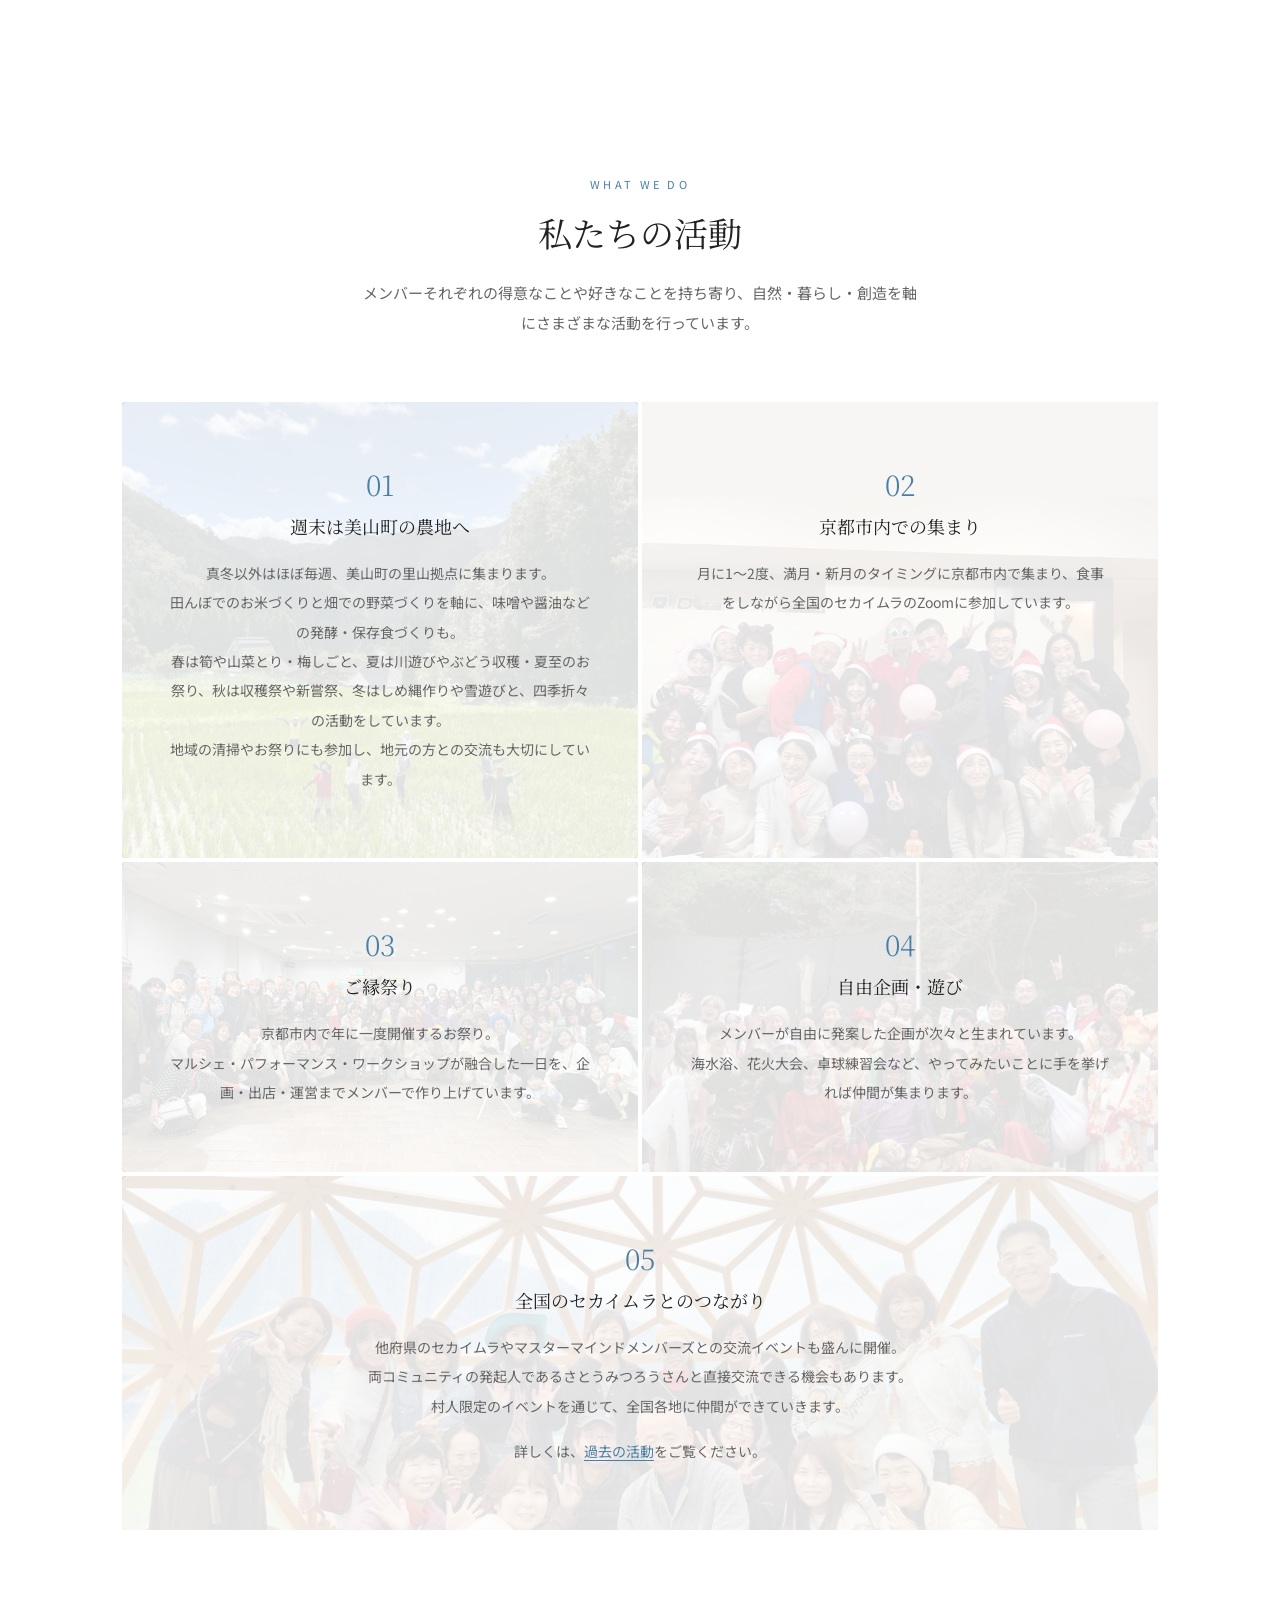
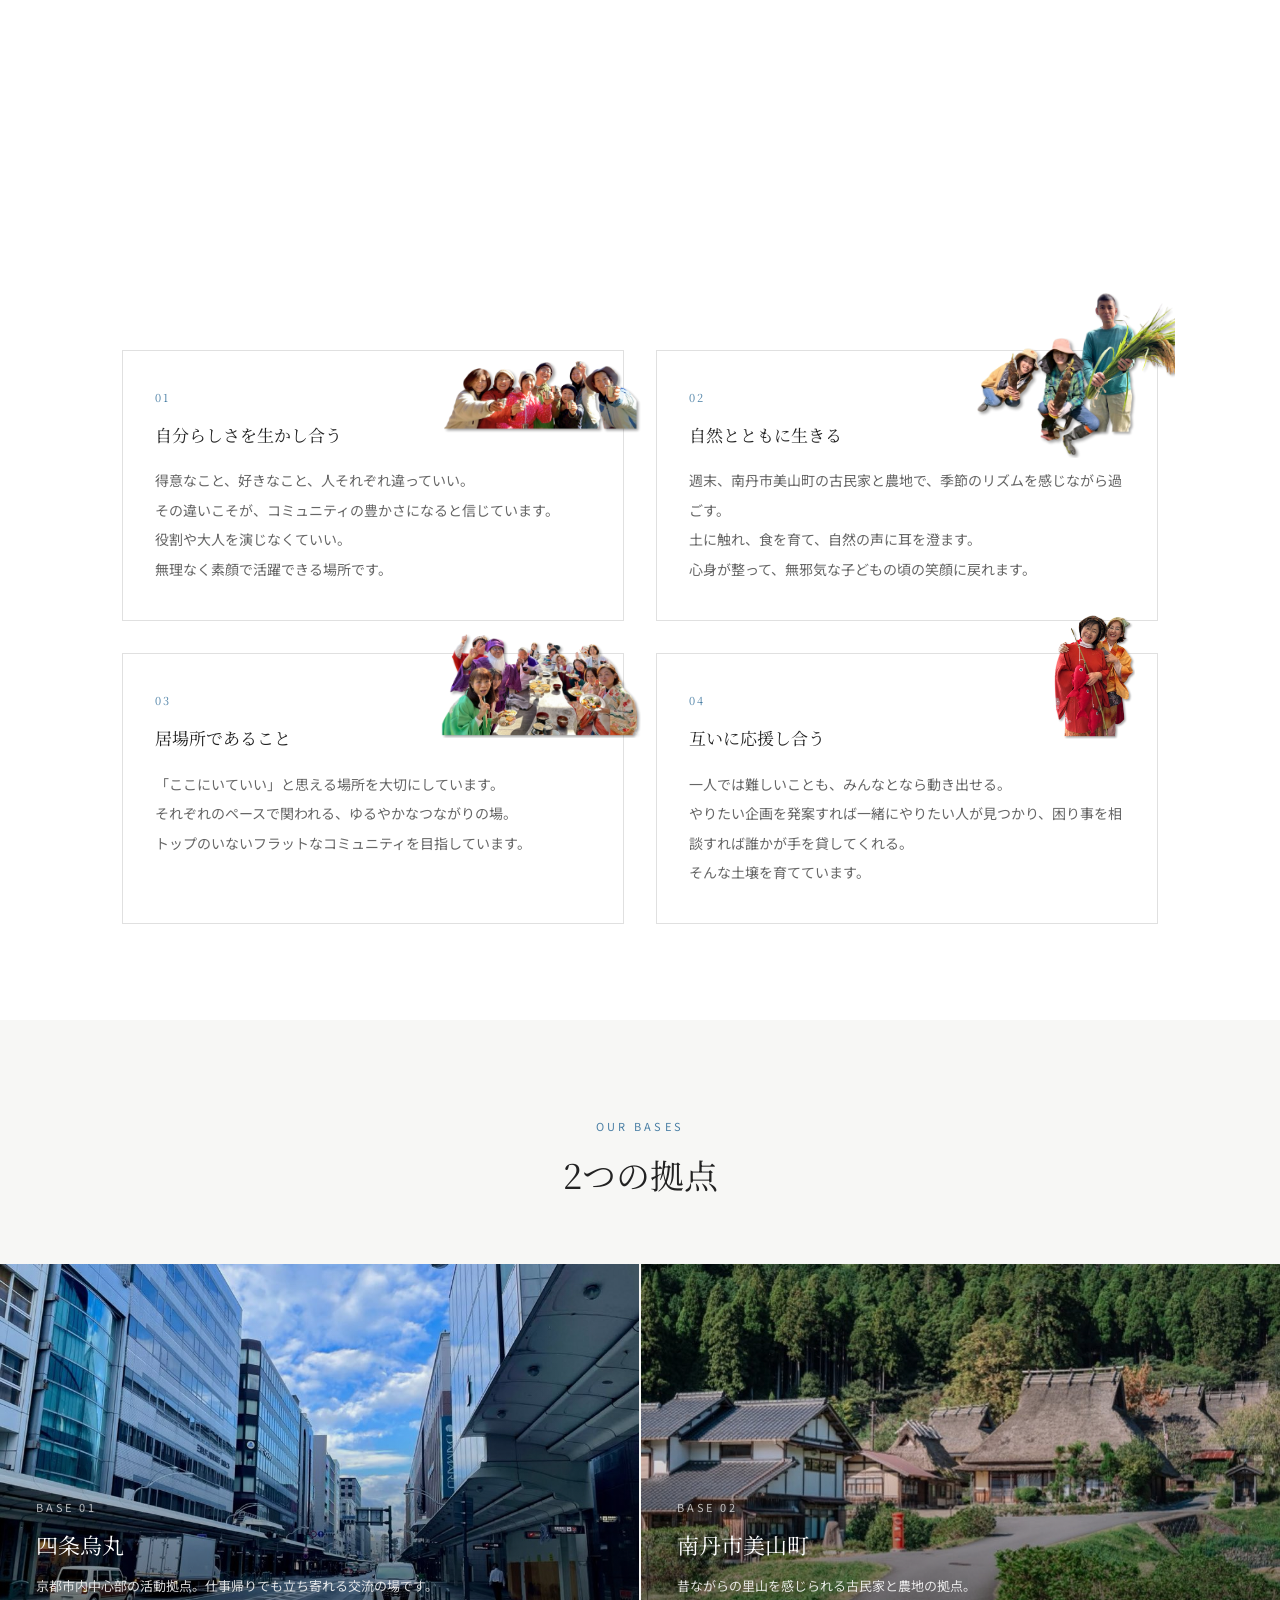
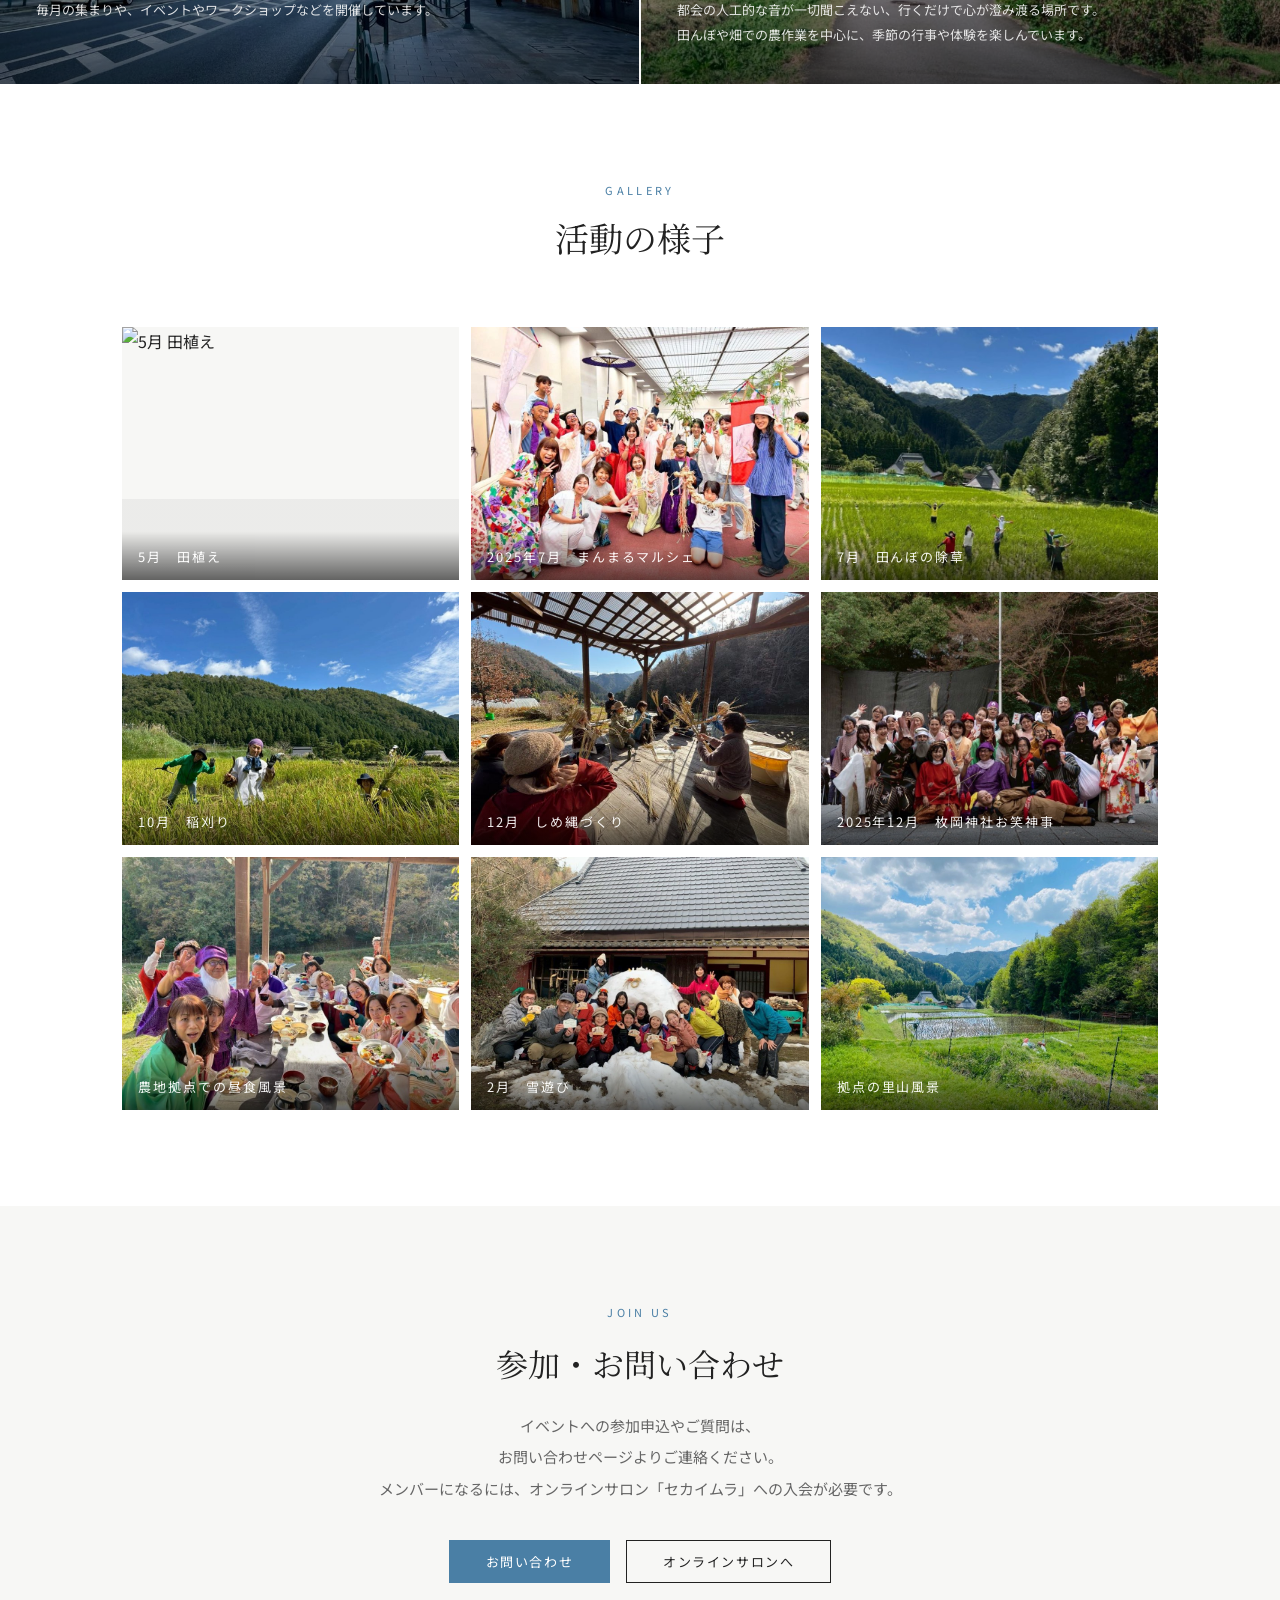
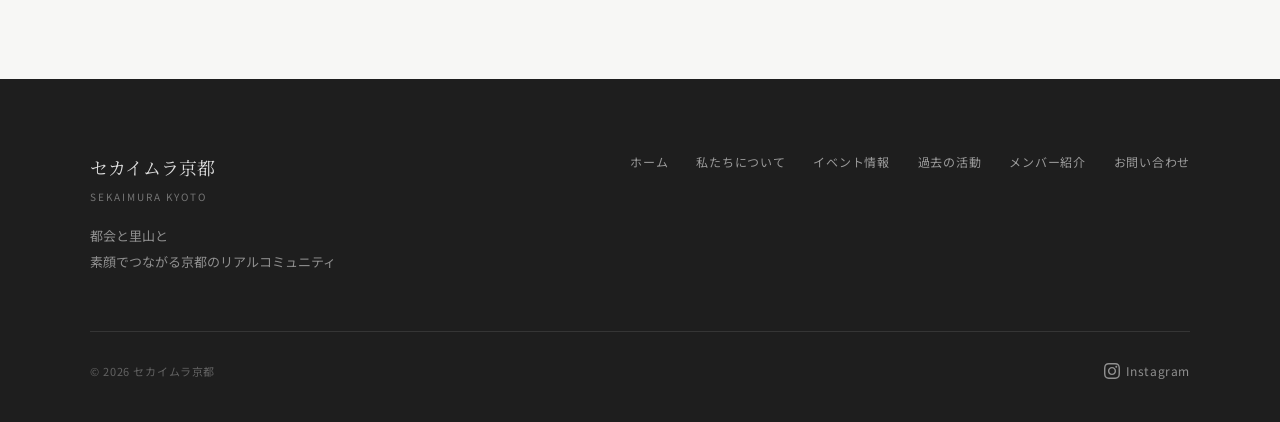
==== commit 295caa5d: "全ページのstyle.css v=9統一・fabicon v=3でキャッシュリセット Co-Authored-By: Claude Sonnet 4.6 <noreply@anthropic.com>" ====
--- a/about.html
+++ b/about.html
@@ -9,11 +9,11 @@
   <meta property="og:description" content="オンラインサロン「セカイムラ」の京都リアルコミュニティ。田んぼでの共同作業や素顔の交流を通して、思いがけない可能性が広がっていく場です。">
   <meta property="og:type" content="website">
   <meta property="og:image" content="image/ogp.jpg?v=2">
-  <link rel="icon" href="image/fabicon.png?v=2">
+  <link rel="icon" href="image/fabicon.png?v=3">
   <link rel="preconnect" href="https://fonts.googleapis.com">
   <link rel="preconnect" href="https://fonts.gstatic.com" crossorigin>
   <link href="https://fonts.googleapis.com/css2?family=Noto+Serif+JP:wght@300;400;500;700&family=Noto+Sans+JP:wght@300;400;500;700&display=swap" rel="stylesheet">
-  <link rel="stylesheet" href="css/style.css?v=4">
+  <link rel="stylesheet" href="css/style.css?v=9">
   <link rel="stylesheet" href="css/components.css?v=33">
 </head>
 <body>
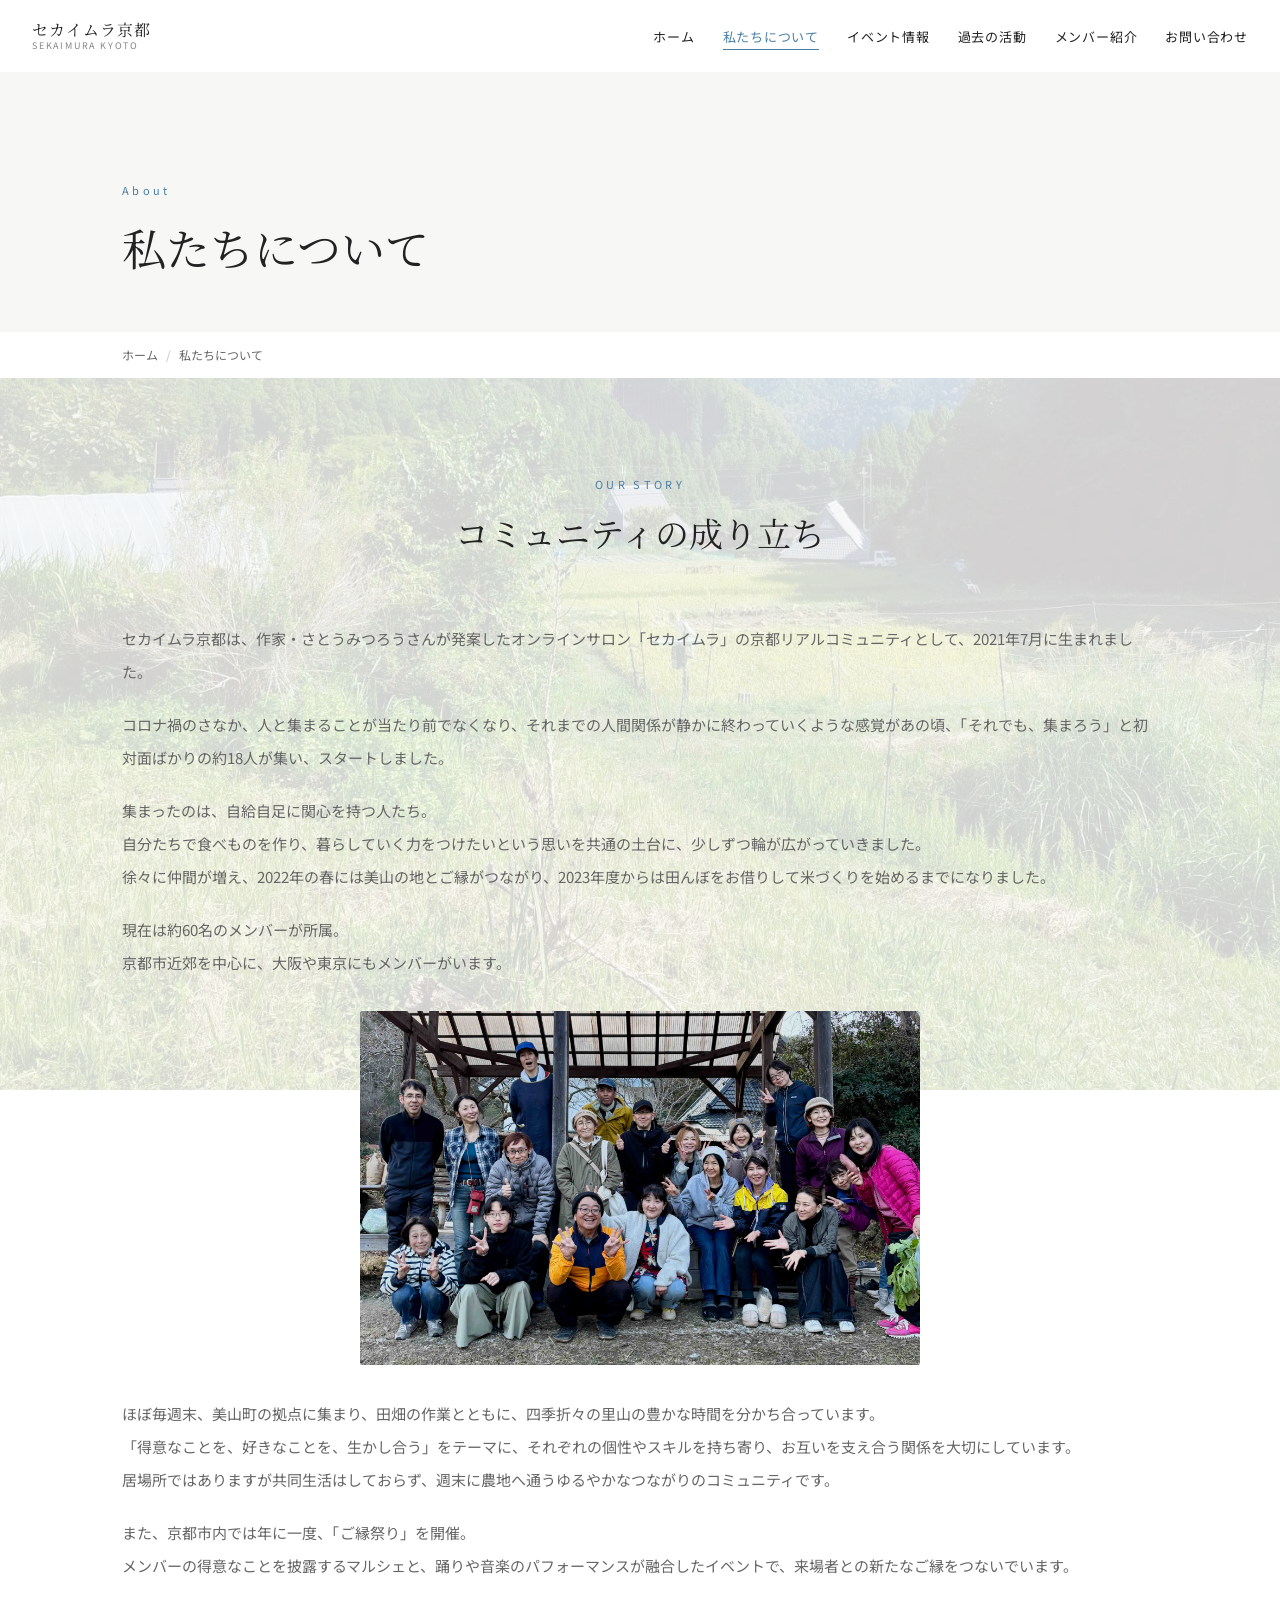
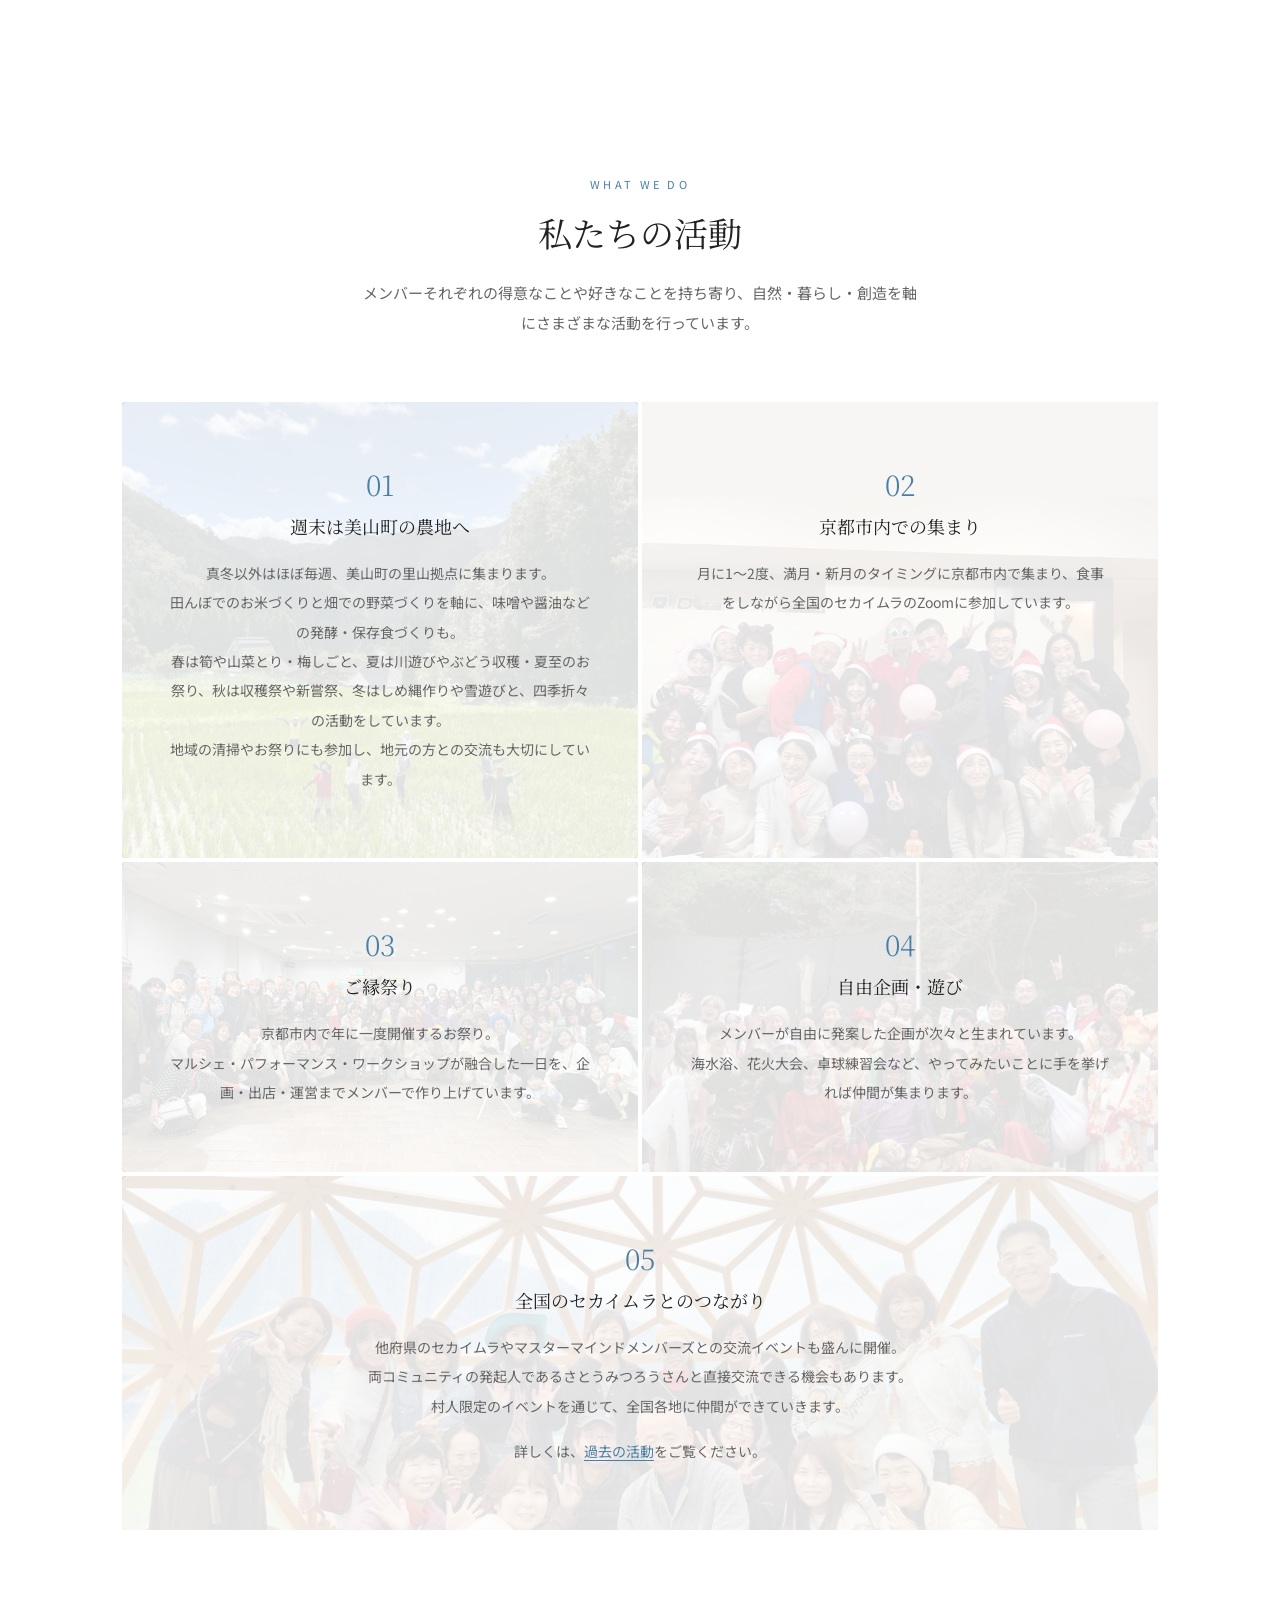
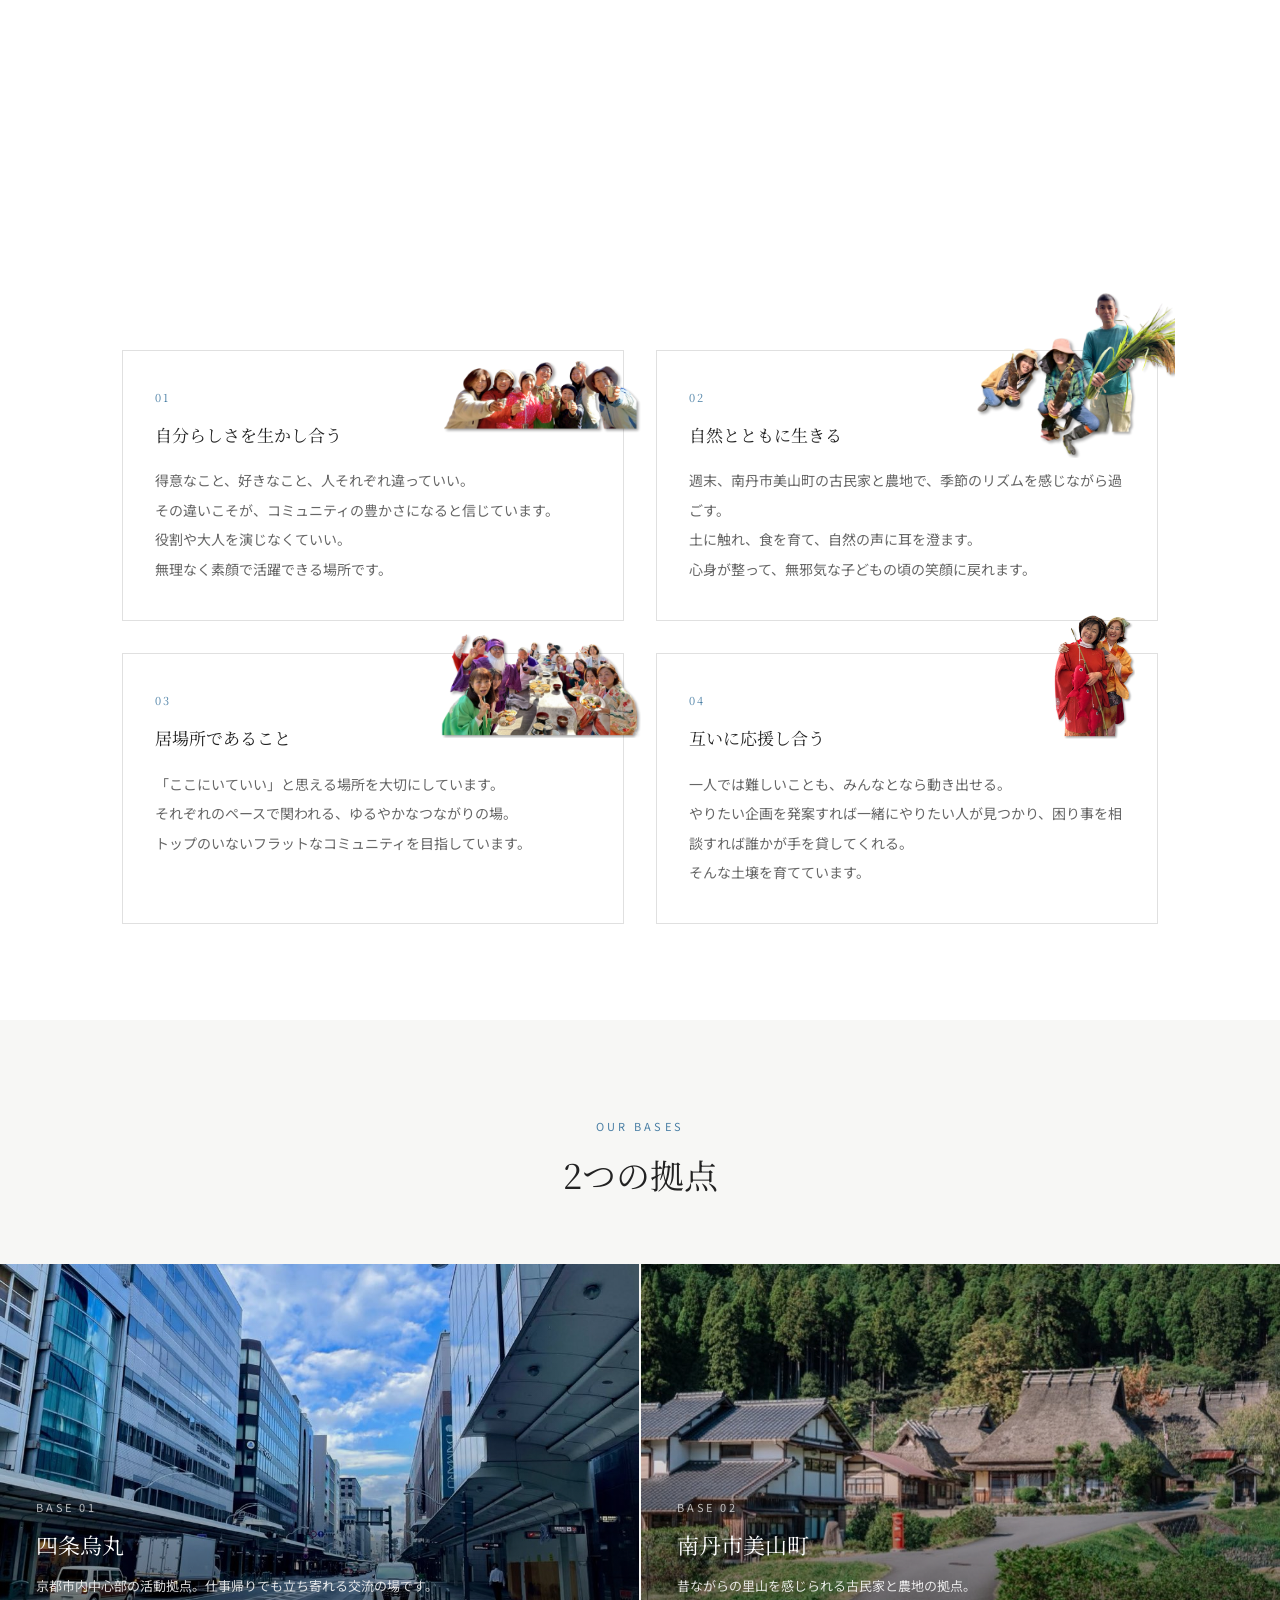
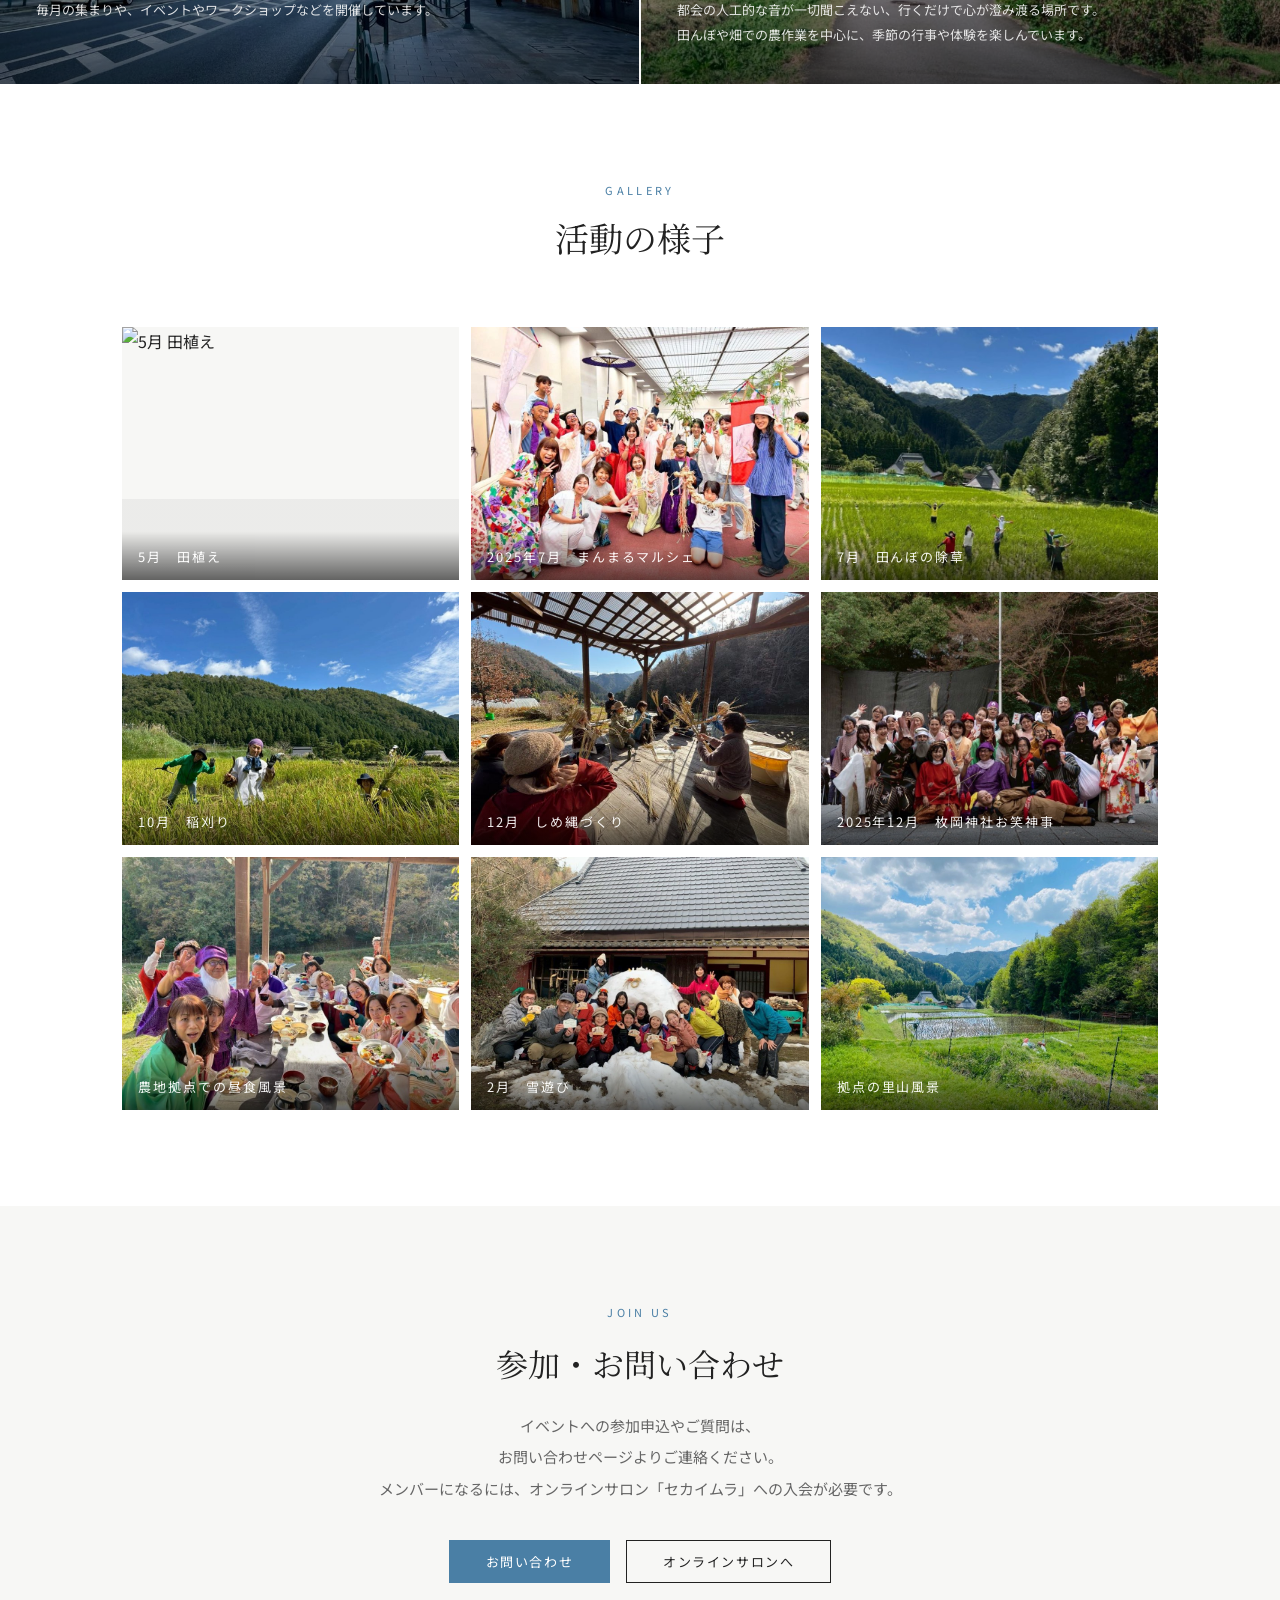
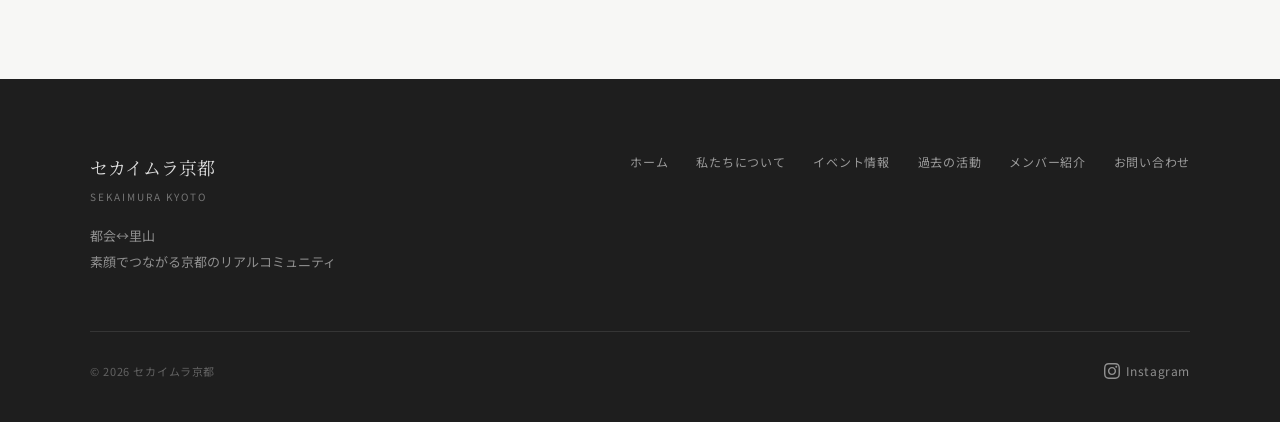
==== commit 5b4abb8e: "↔サイズ2pt縮小・全ページフッターを「都会↔里山」に変更 Co-Authored-By: Claude Sonnet 4.6 <noreply@anthropic.com>" ====
--- a/about.html
+++ b/about.html
@@ -276,7 +276,7 @@
     <div class="footer__top">
       <div>
         <p class="footer__logo">セカイムラ京都 <small>SEKAIMURA KYOTO</small></p>
-        <p class="footer__desc">都会と里山と<br>素顔でつながる京都のリアルコミュニティ</p>
+        <p class="footer__desc">都会↔里山<br>素顔でつながる京都のリアルコミュニティ</p>
       </div>
       <nav class="footer__nav">
         <a href="index.html">ホーム</a>
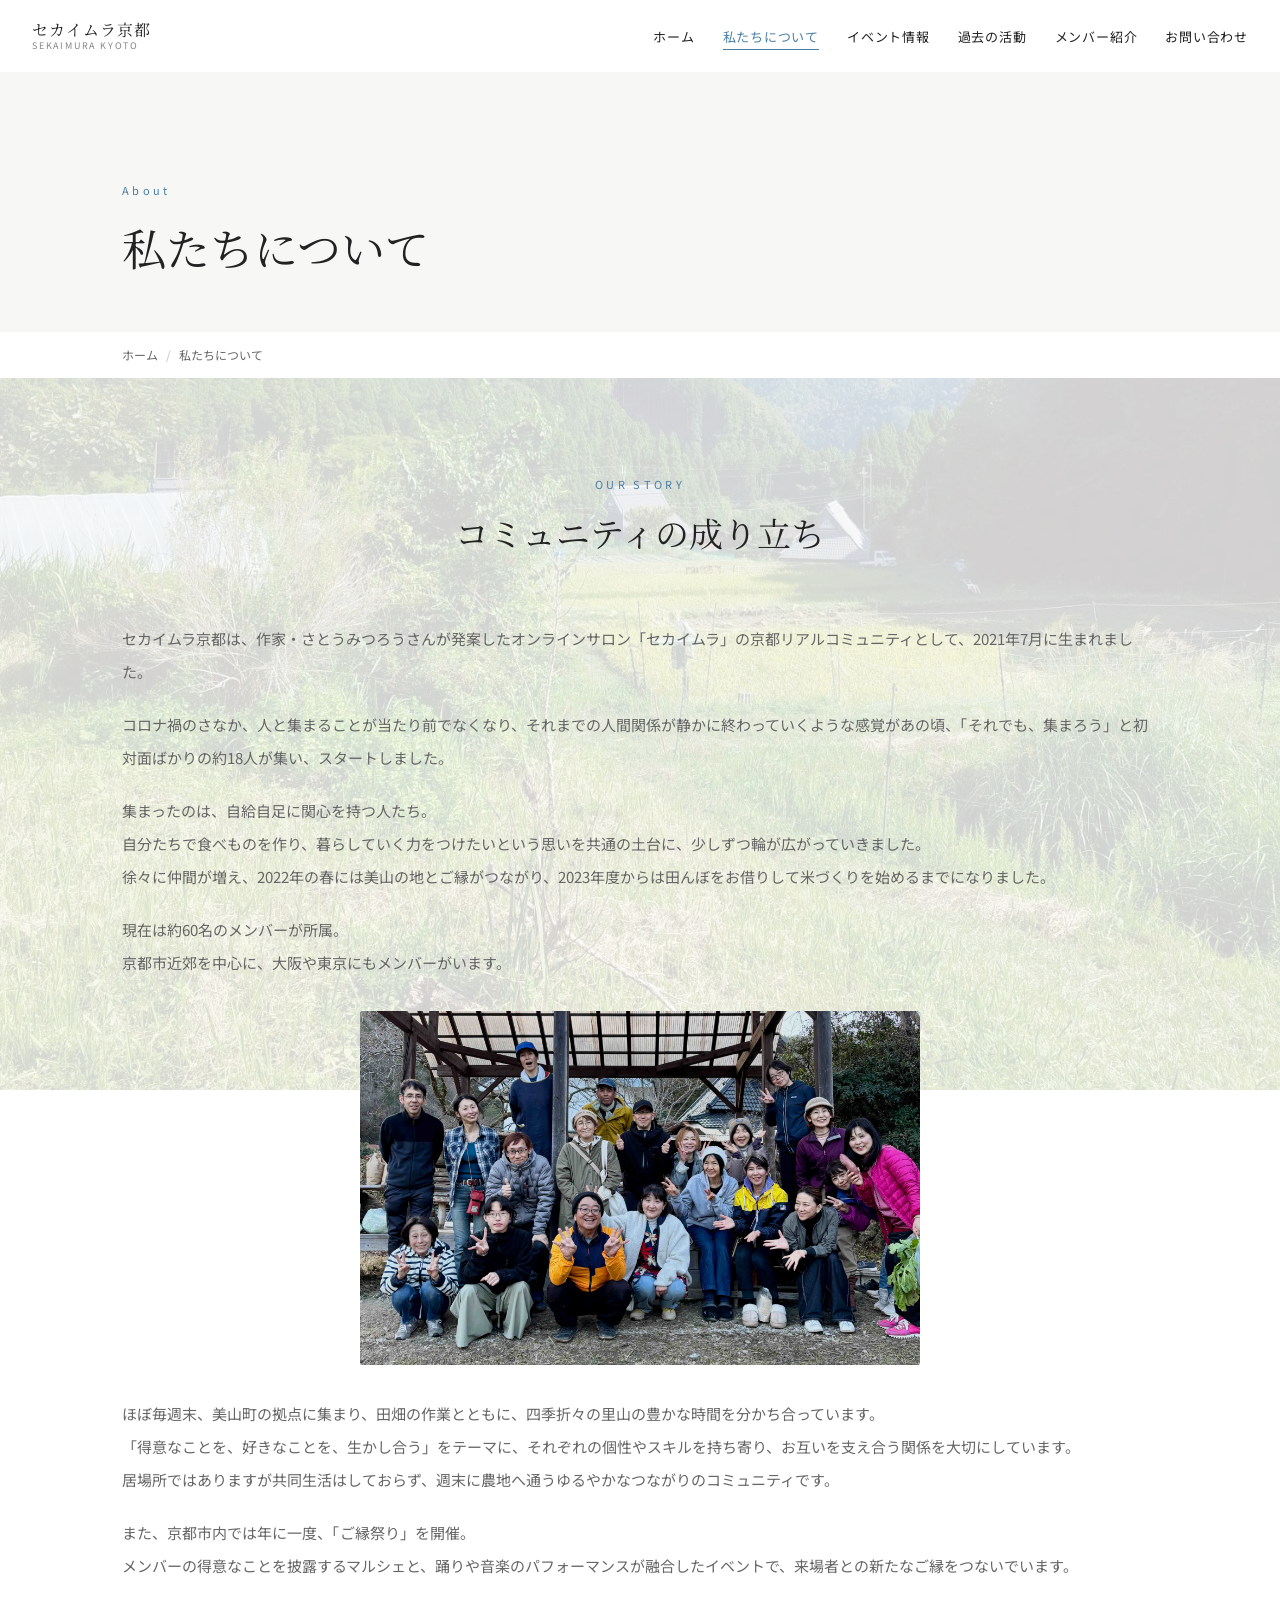
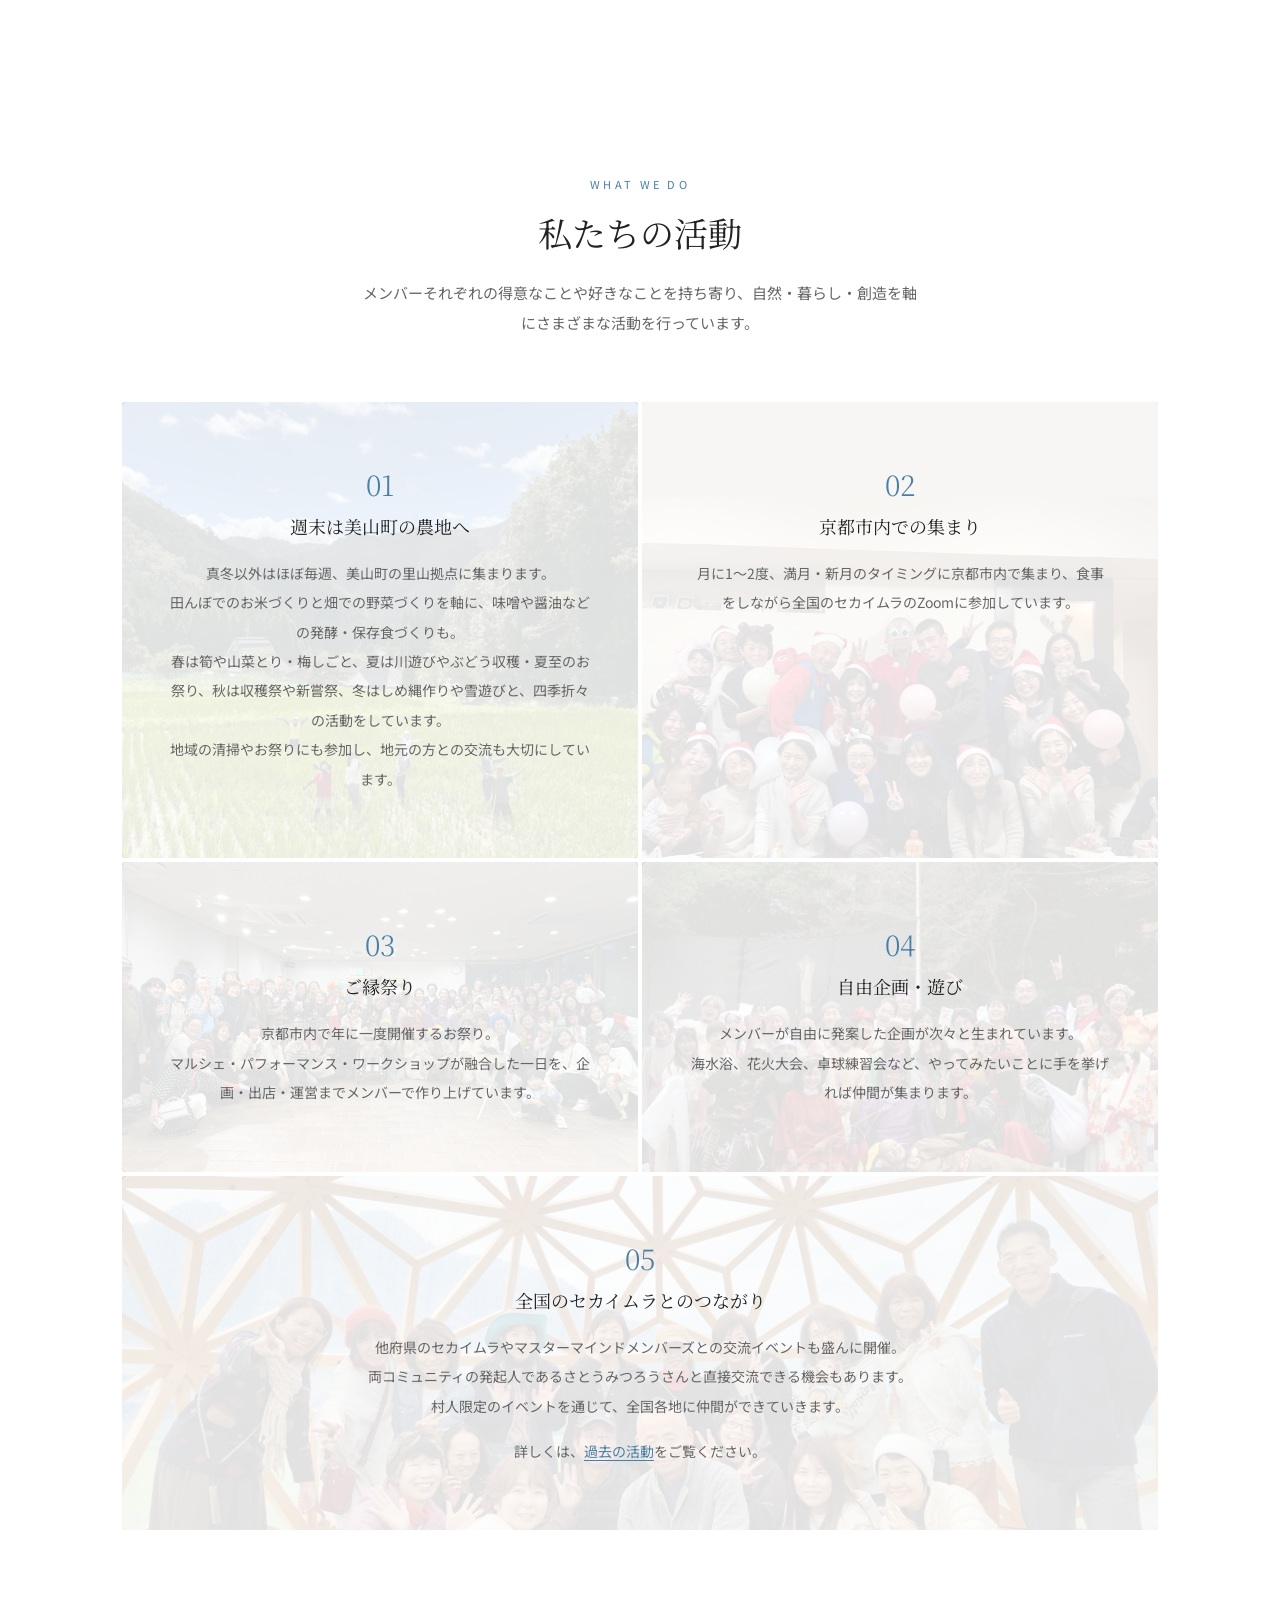
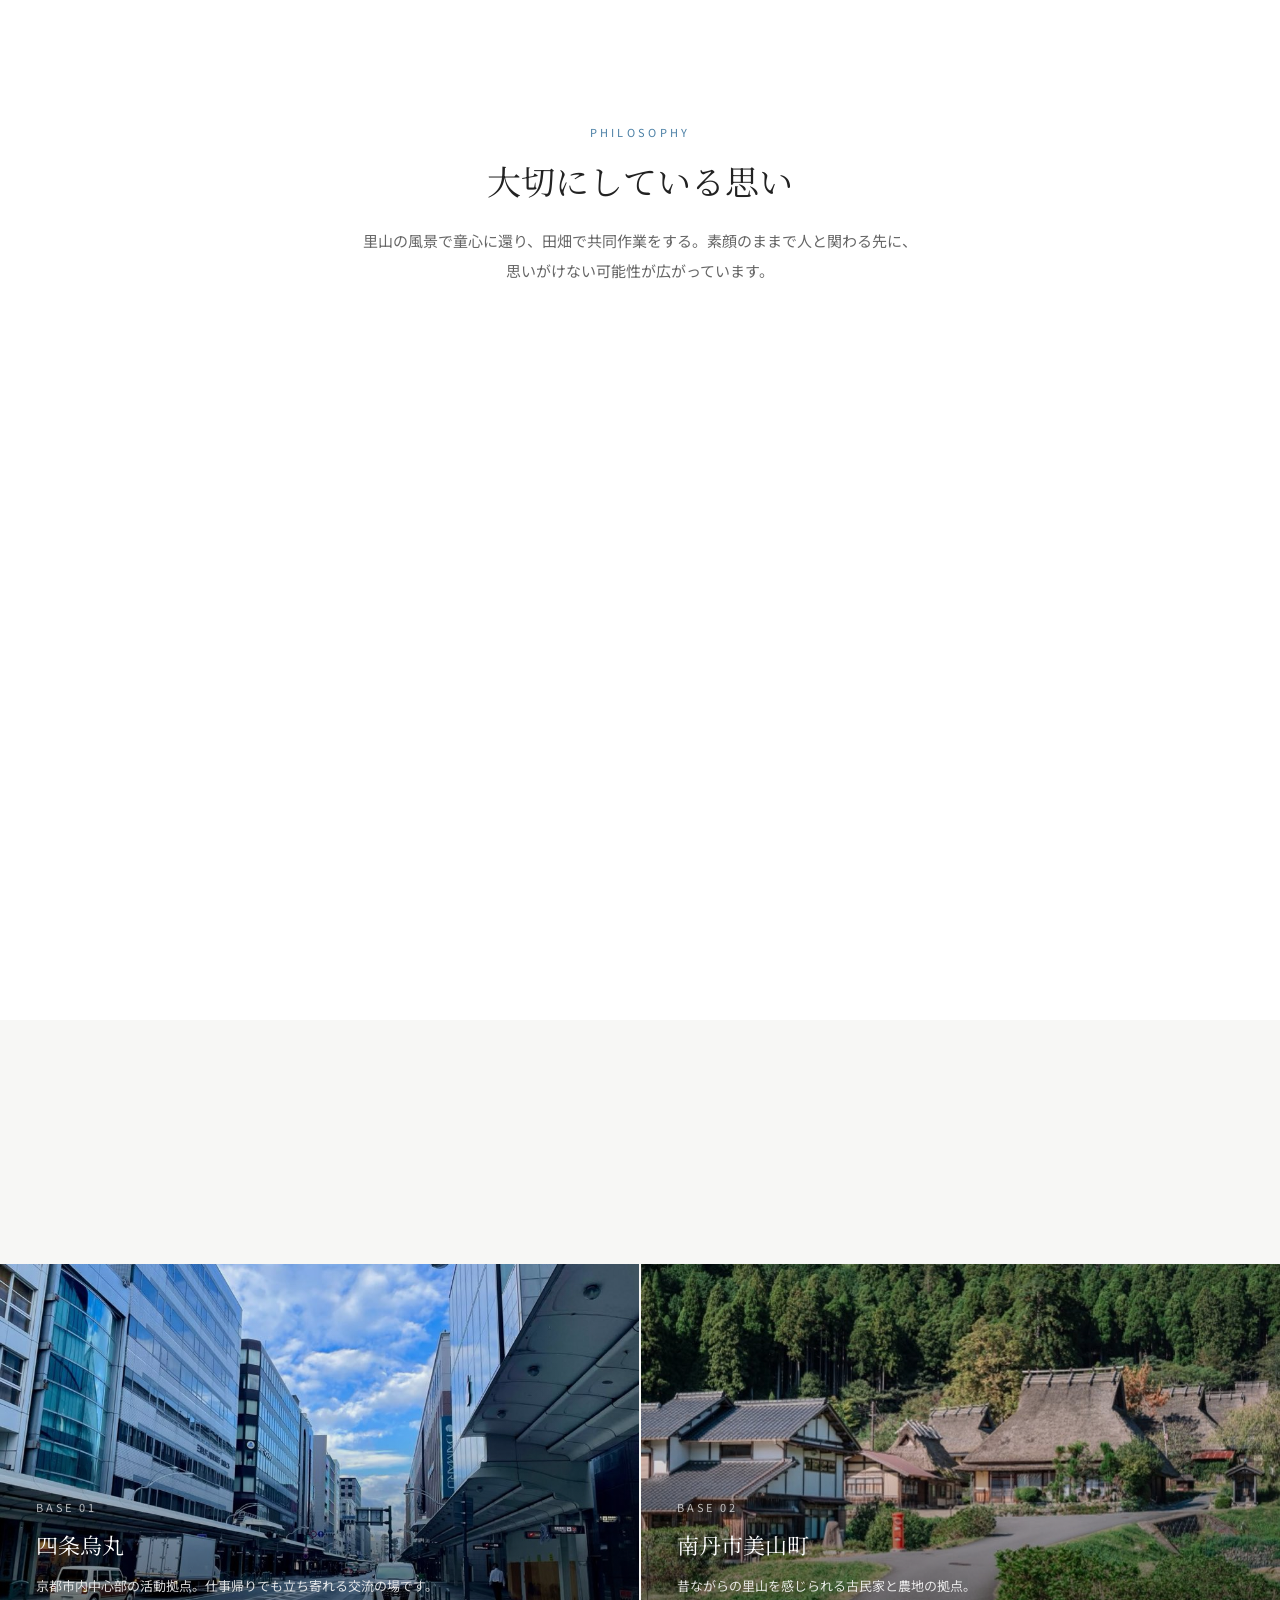
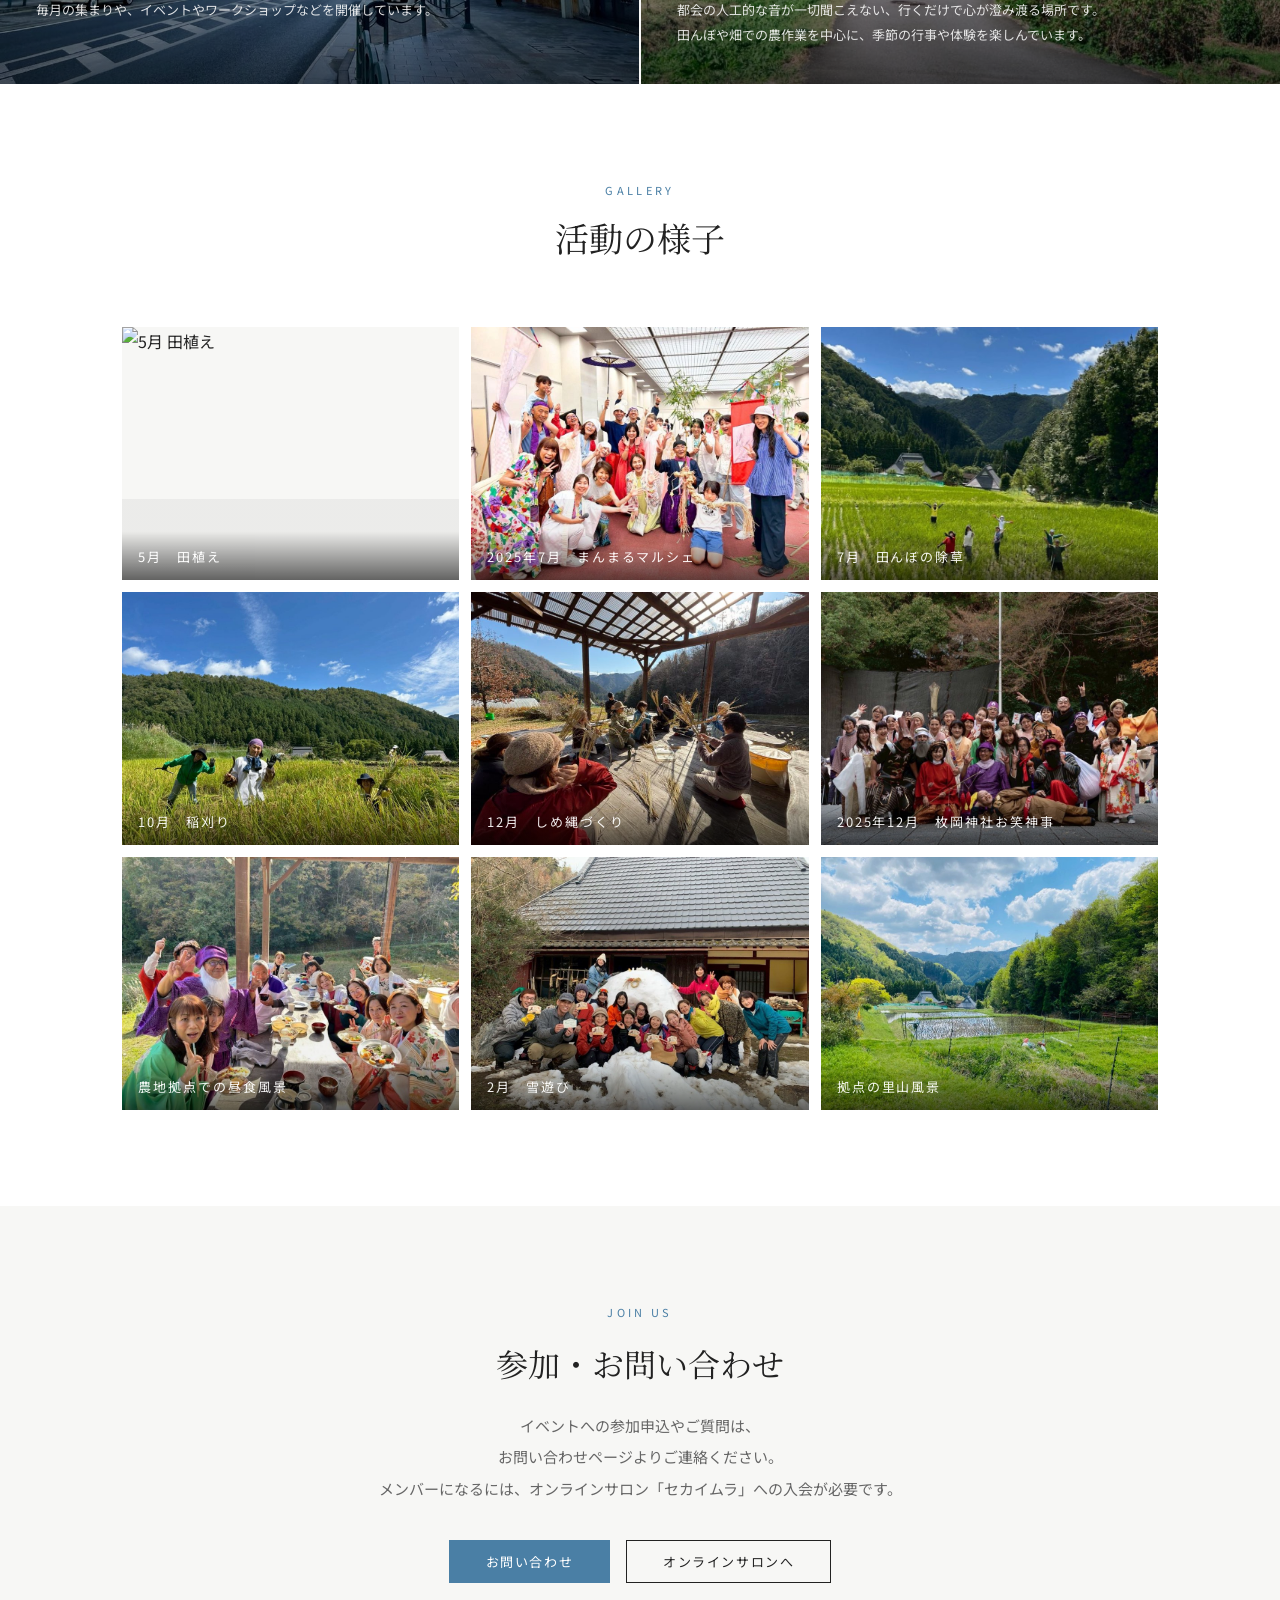
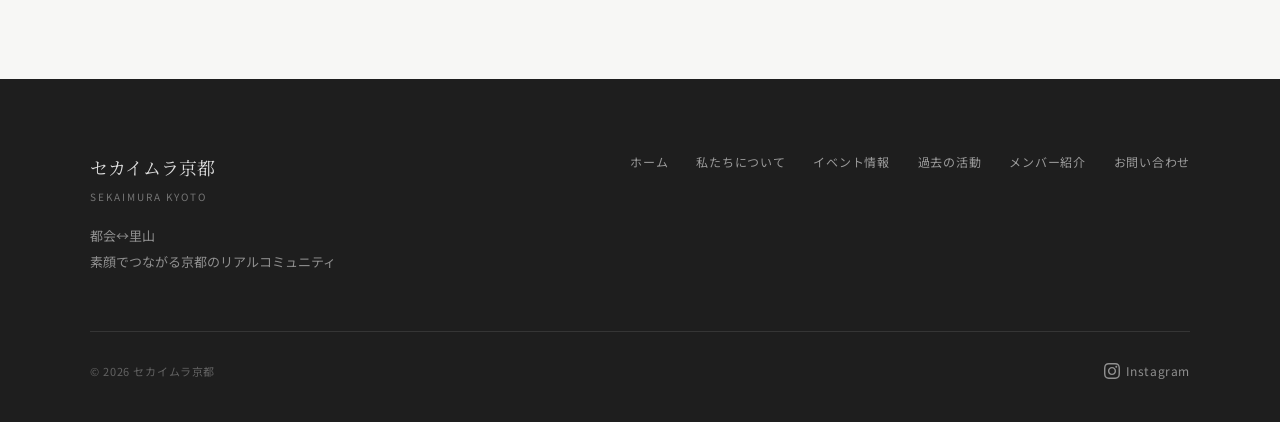
==== commit 1803764b: "スマホ版ヒータイトルを3pt縮小（17px→13px） Co-Authored-By: Claude Sonnet 4.6 <noreply@anthropic.com>" ====
--- a/about.html
+++ b/about.html
@@ -13,7 +13,7 @@
   <link rel="preconnect" href="https://fonts.googleapis.com">
   <link rel="preconnect" href="https://fonts.gstatic.com" crossorigin>
   <link href="https://fonts.googleapis.com/css2?family=Noto+Serif+JP:wght@300;400;500;700&family=Noto+Sans+JP:wght@300;400;500;700&display=swap" rel="stylesheet">
-  <link rel="stylesheet" href="css/style.css?v=9">
+  <link rel="stylesheet" href="css/style.css?v=10">
   <link rel="stylesheet" href="css/components.css?v=33">
 </head>
 <body>
--- a/css/style.css
+++ b/css/style.css
@@ -464,7 +464,7 @@
     margin-top: calc(-90px - 12px - 24px);
   }
   .hero__title {
-    font-size: 17px;
+    font-size: 13px;
     letter-spacing: 0.01em;
     white-space: nowrap;
   }
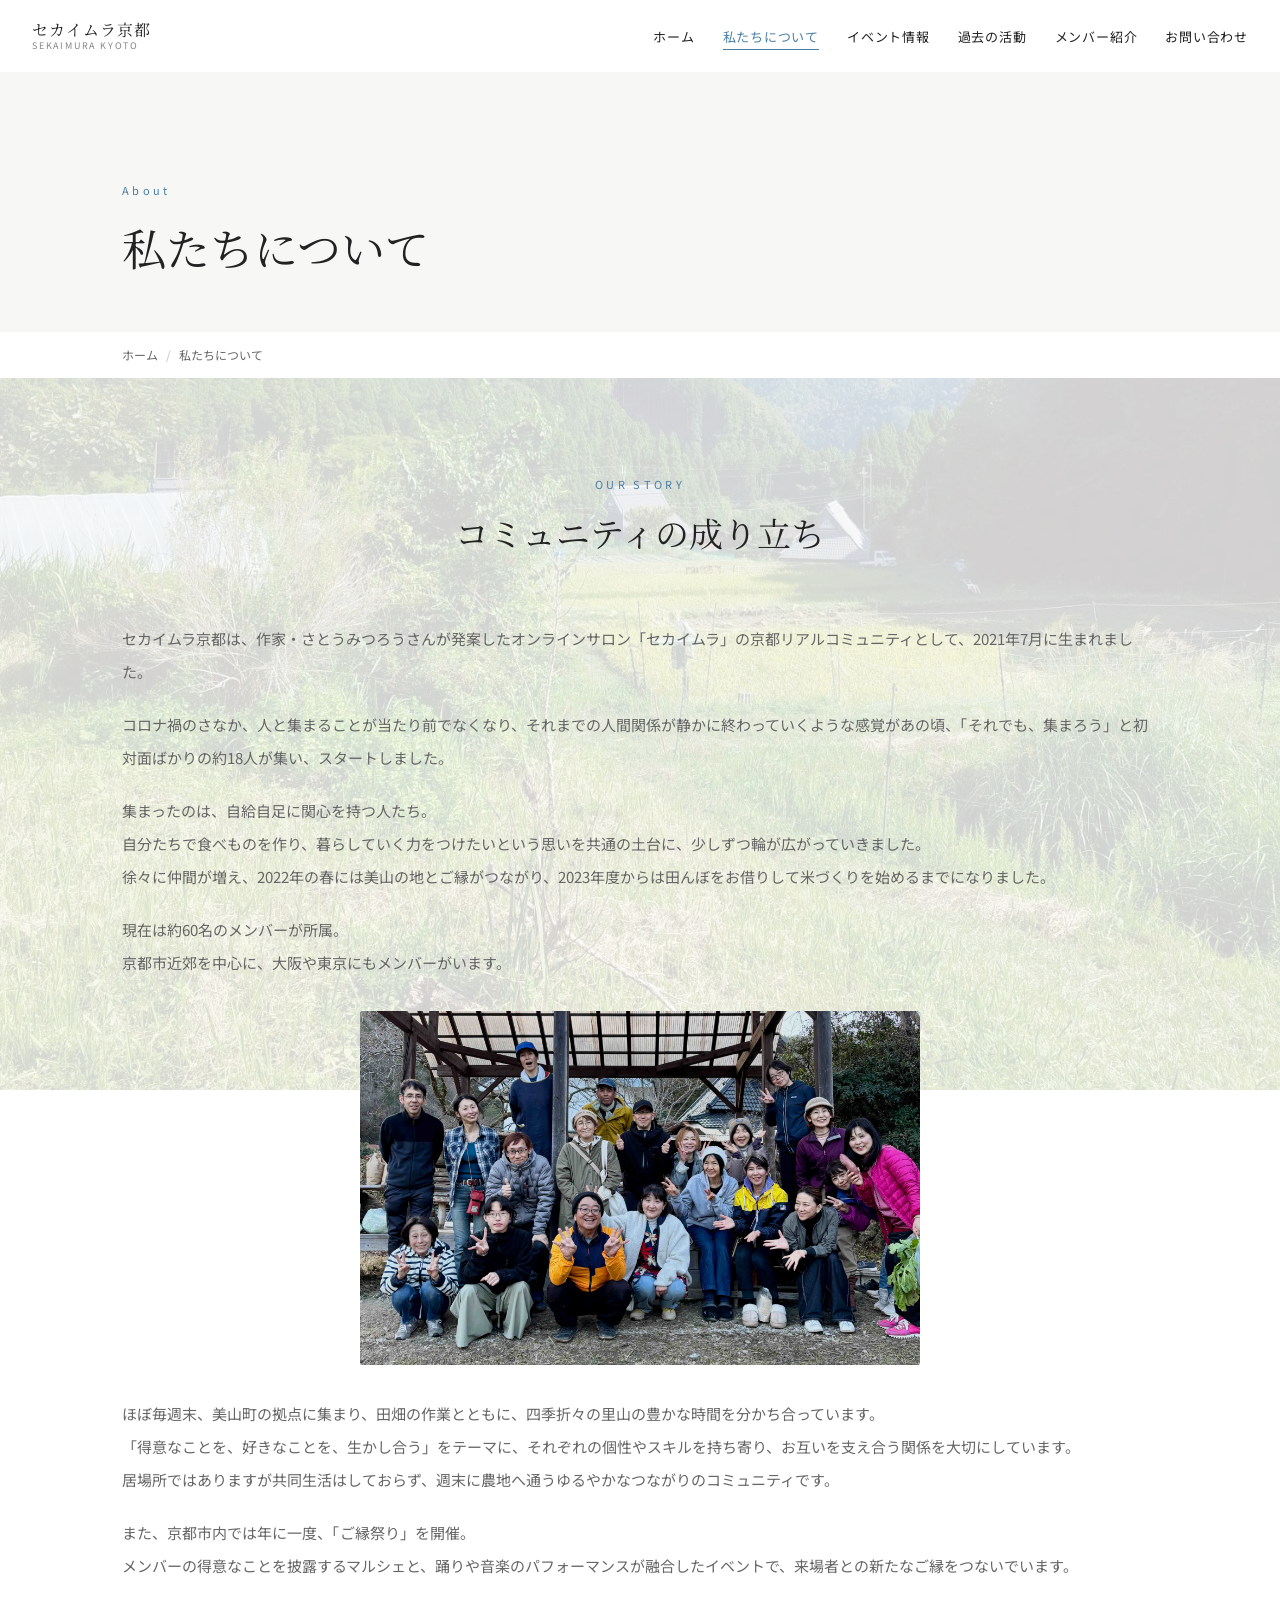
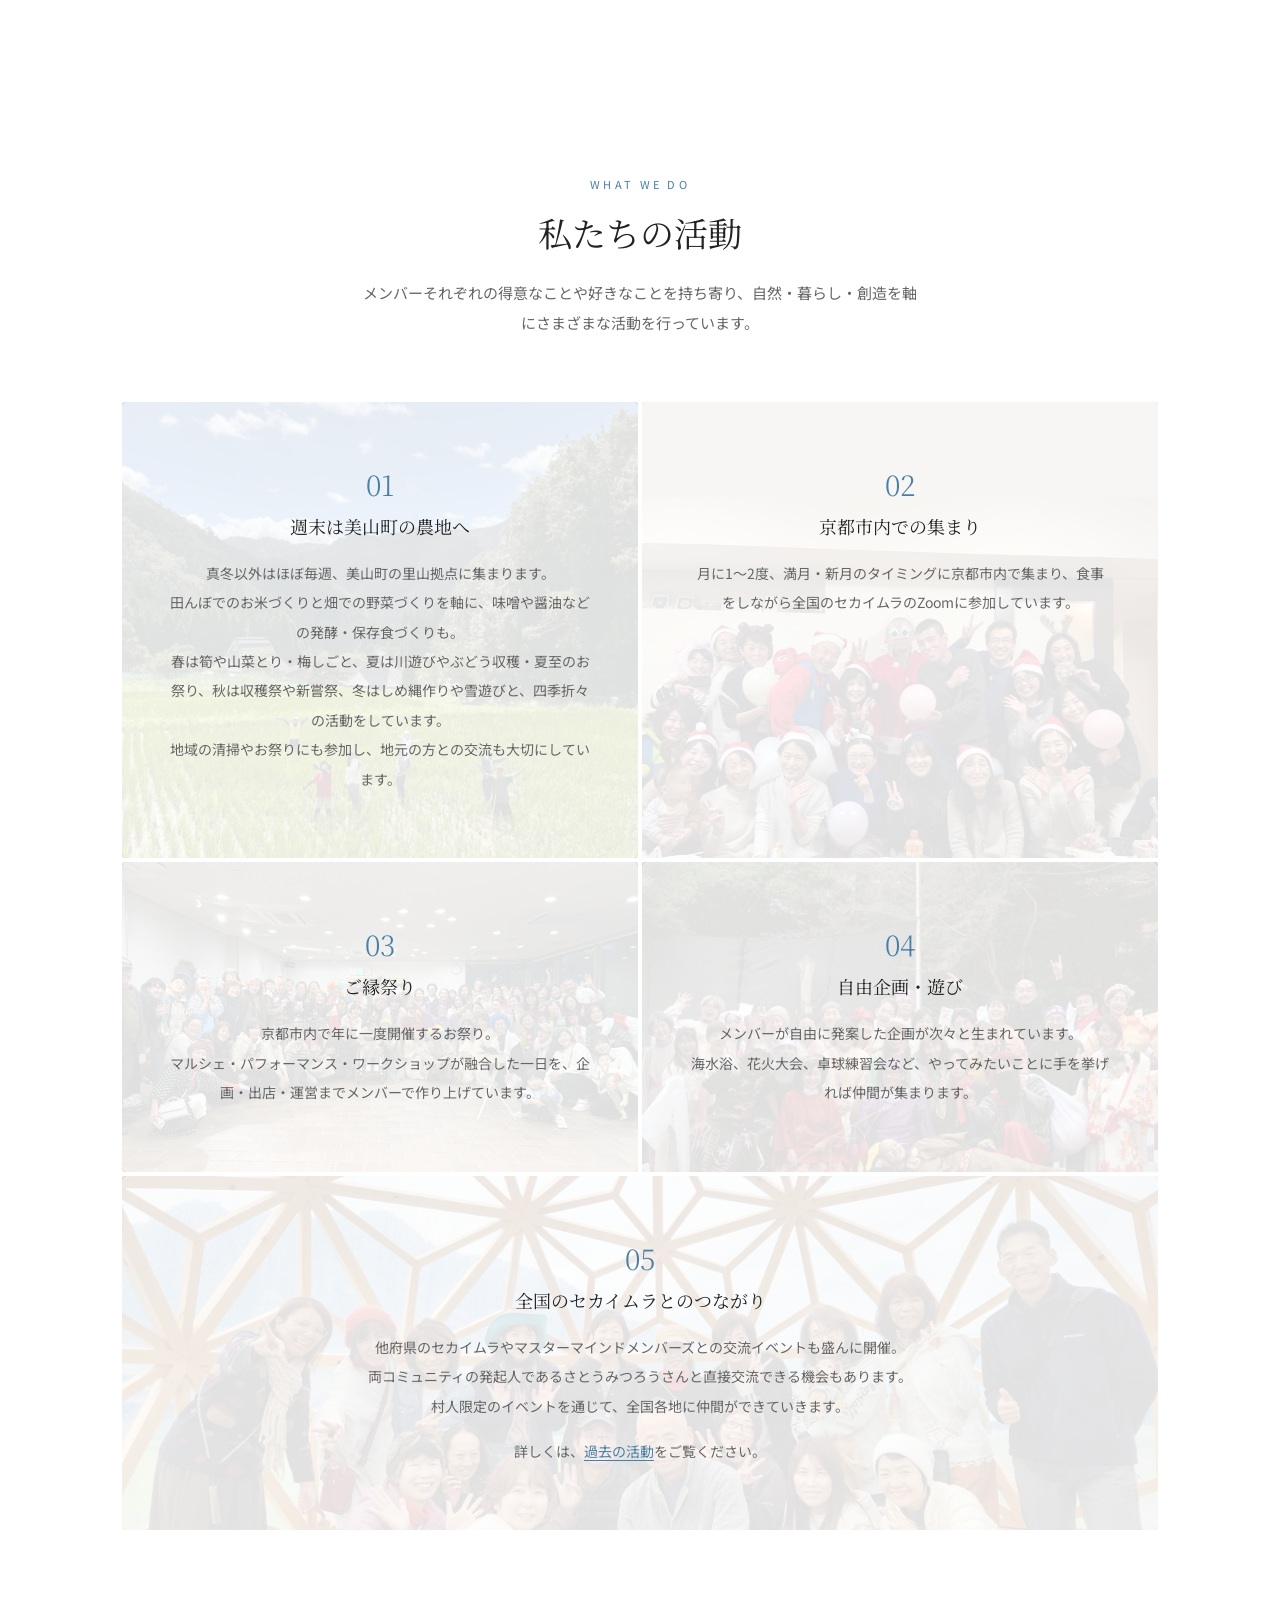
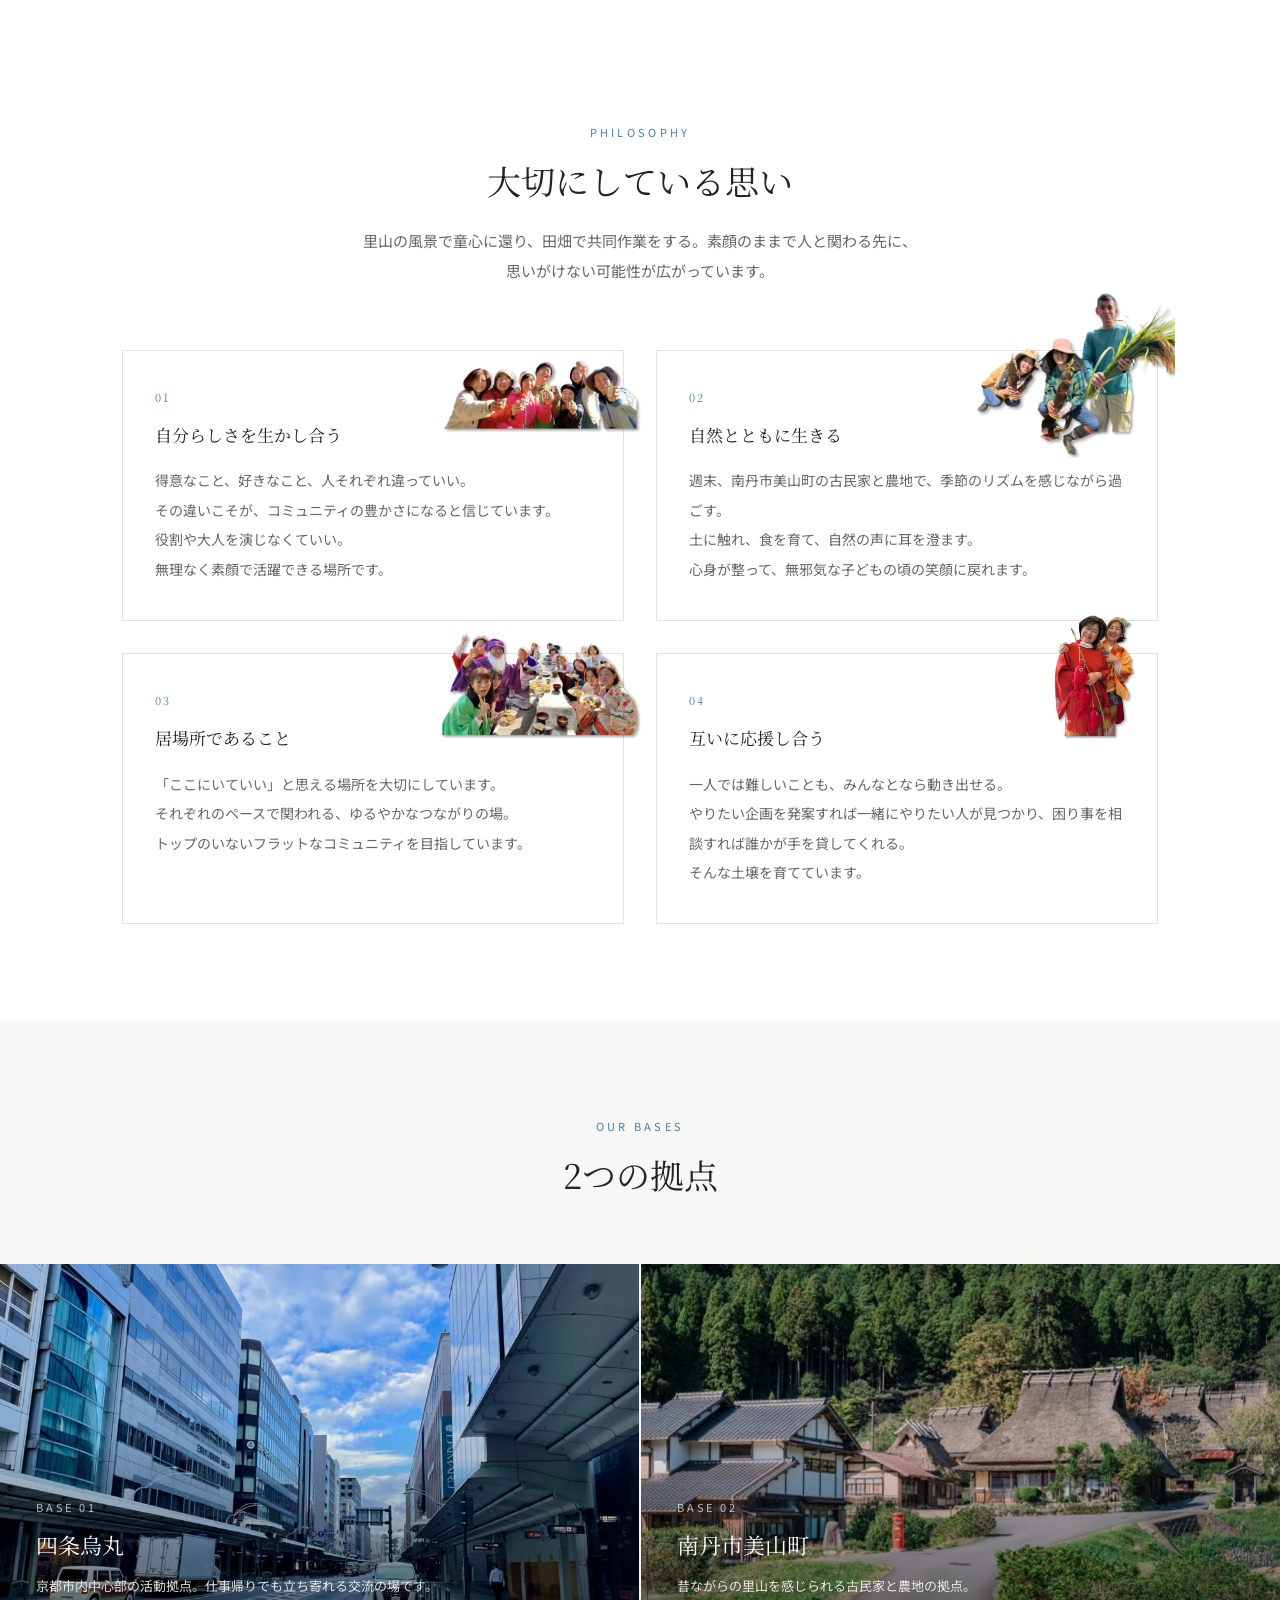
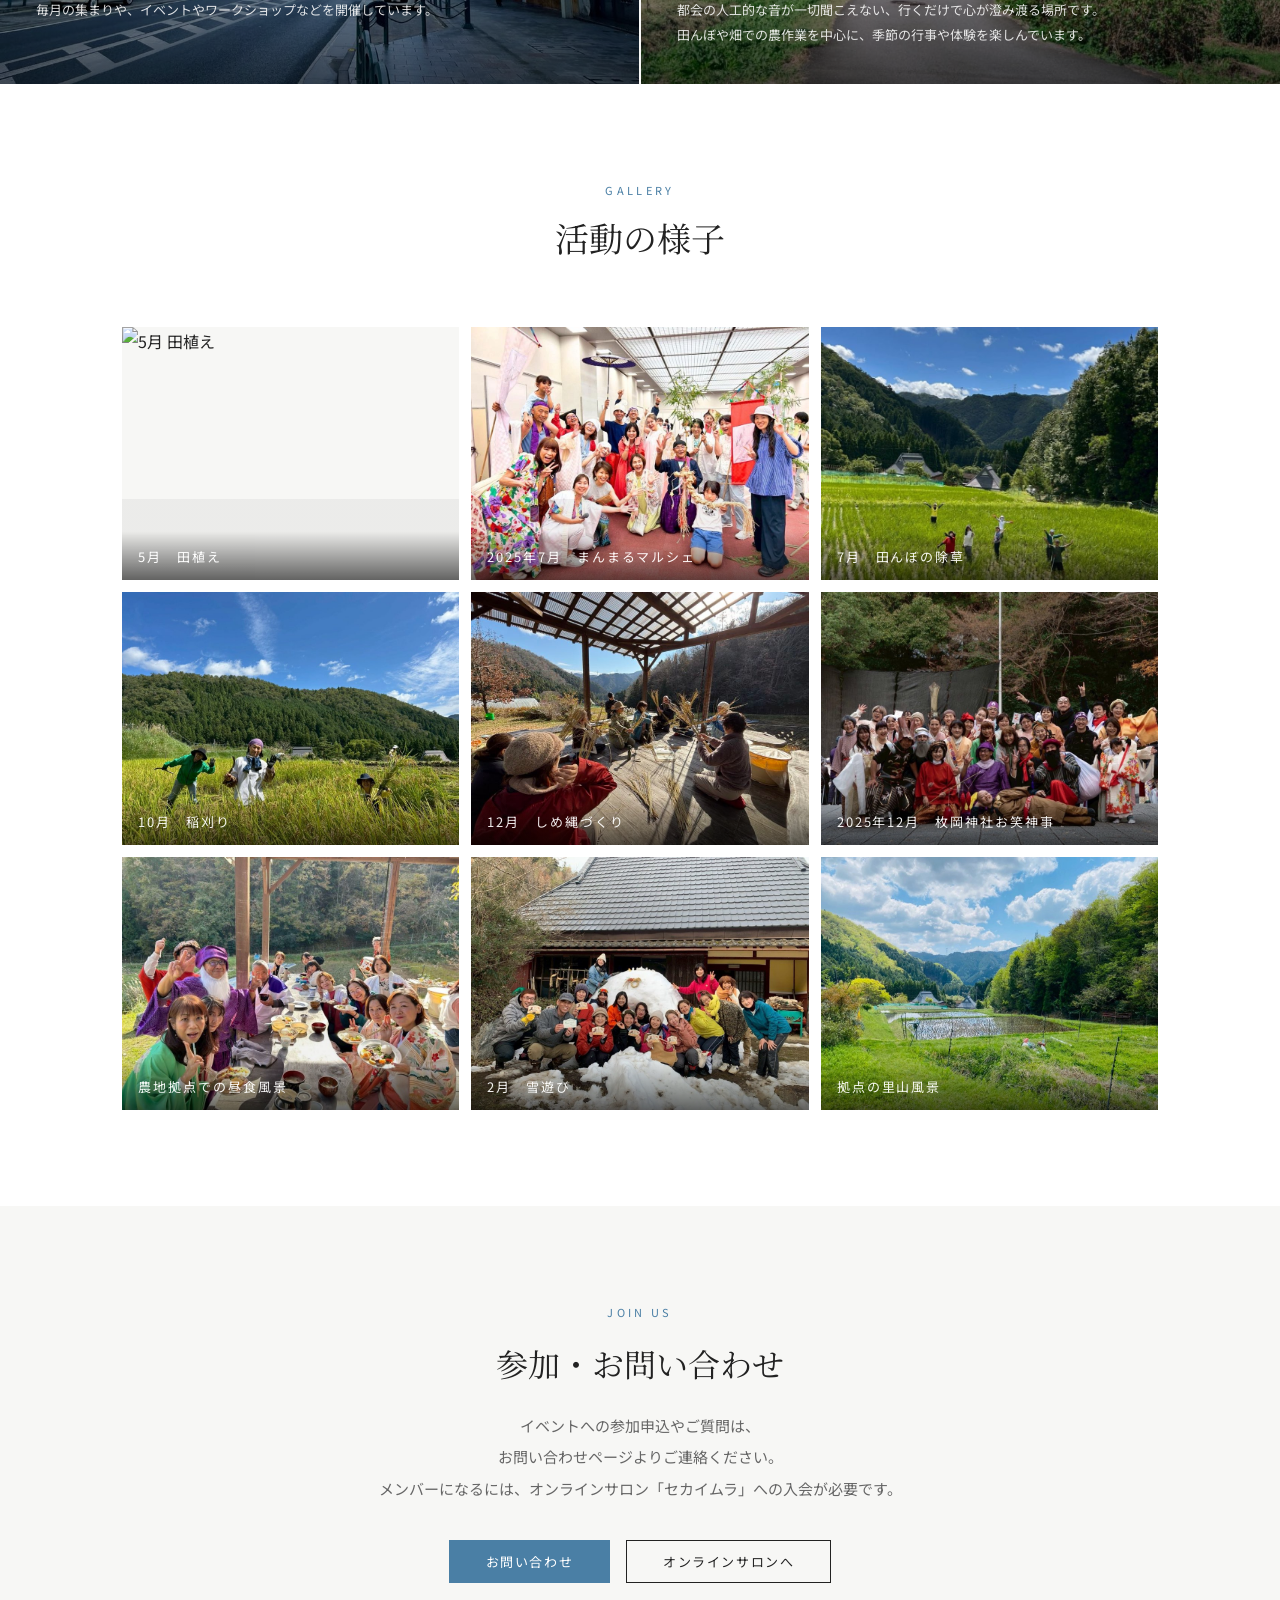
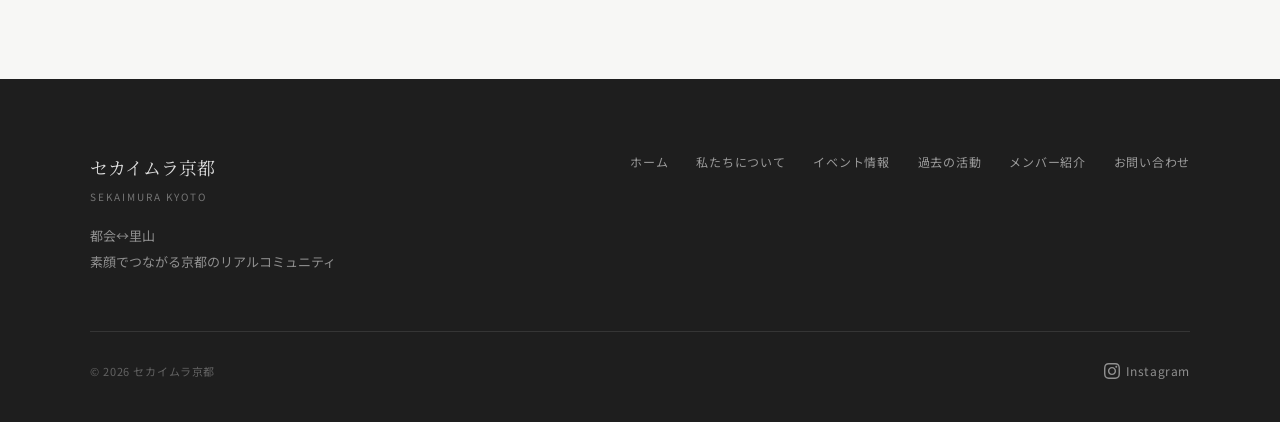
==== commit 7026b28f: "メタディスクリプション・og:descriptionを「都会 ↔ 里山　素顔でつながるコミュニティ」に変更 Co-Authored-By: Claude Sonnet 4.6 <noreply@ant" ====
--- a/about.html
+++ b/about.html
@@ -6,7 +6,7 @@
   <title>私たちについて | セカイムラ京都</title>
   <meta name="description" content="セカイムラ京都のコミュニティの成り立ち、大切にしている思い、活動についてご紹介します。">
   <meta property="og:title" content="セカイムラ京都">
-  <meta property="og:description" content="オンラインサロン「セカイムラ」の京都リアルコミュニティ。田んぼでの共同作業や素顔の交流を通して、思いがけない可能性が広がっていく場です。">
+  <meta property="og:description" content="都会 ↔ 里山　素顔でつながるコミュニティ">
   <meta property="og:type" content="website">
   <meta property="og:image" content="image/ogp.jpg?v=2">
   <link rel="icon" href="image/fabicon.png?v=3">
